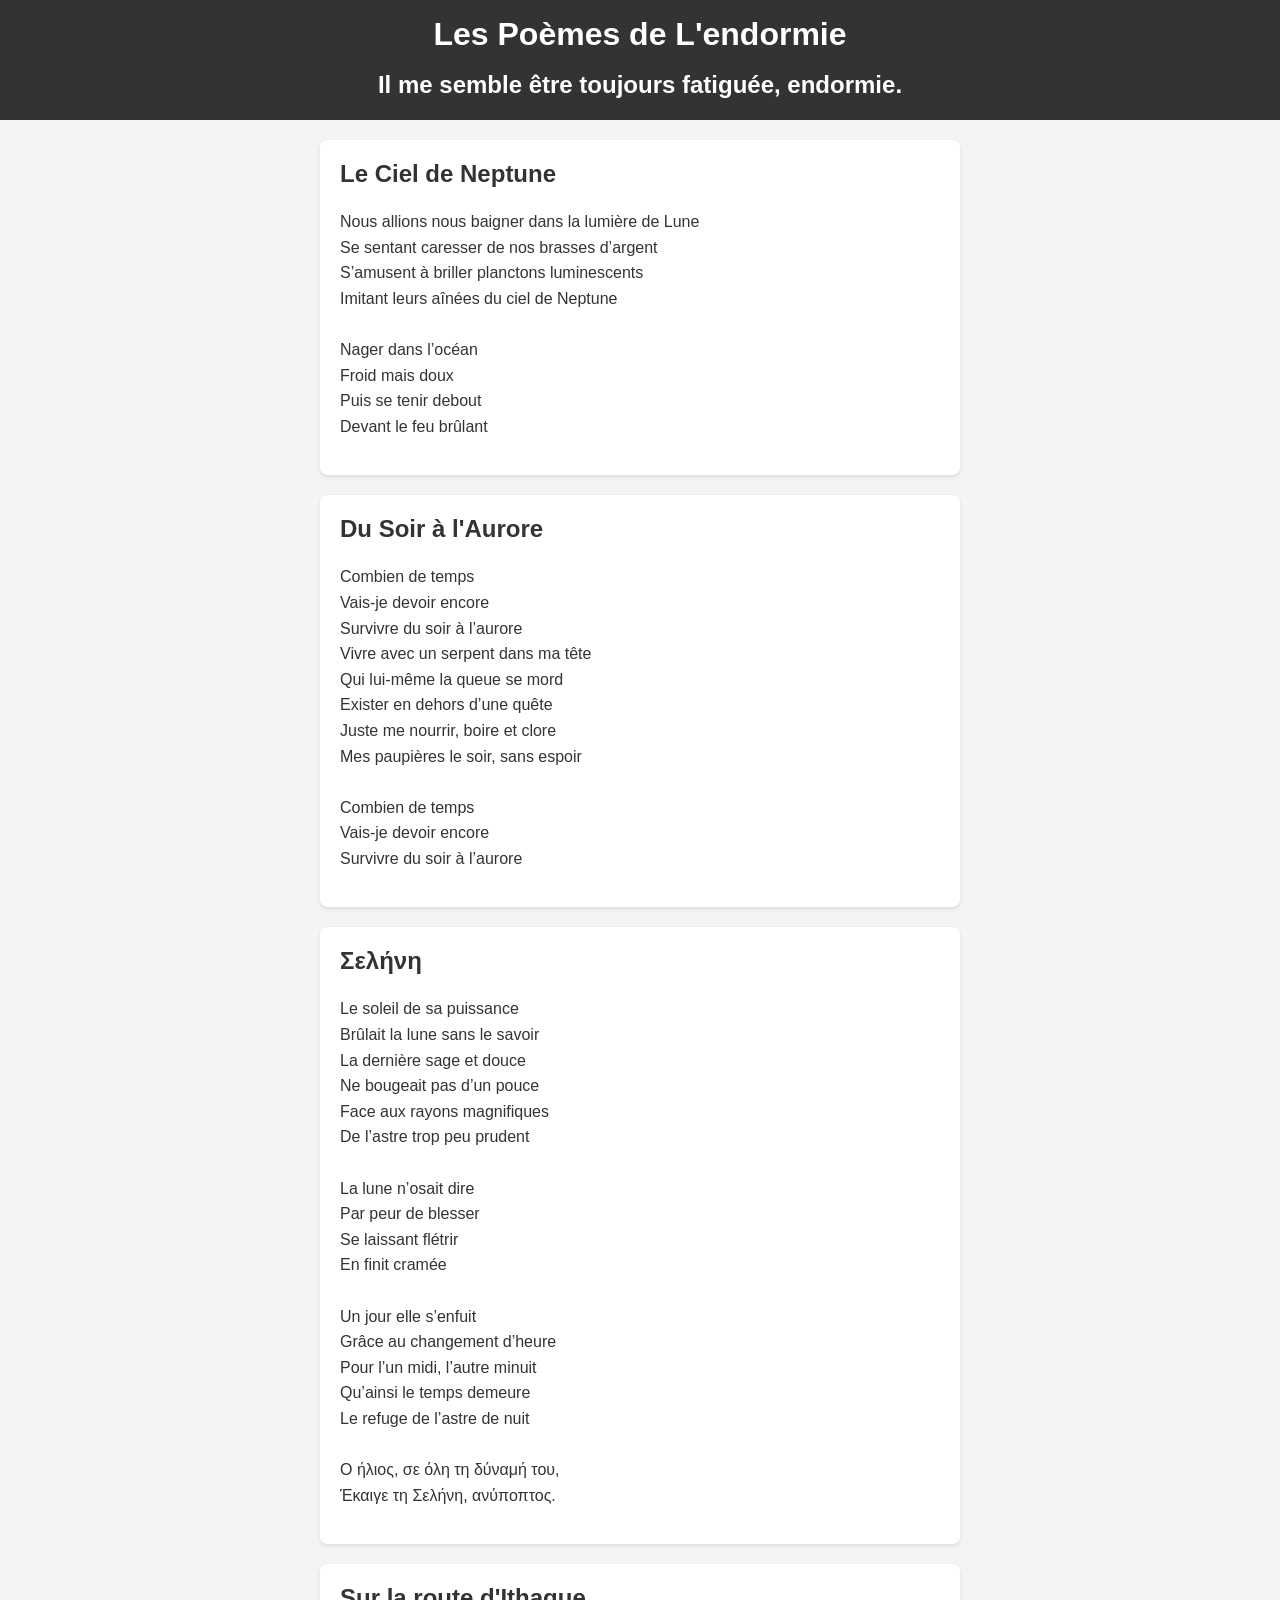
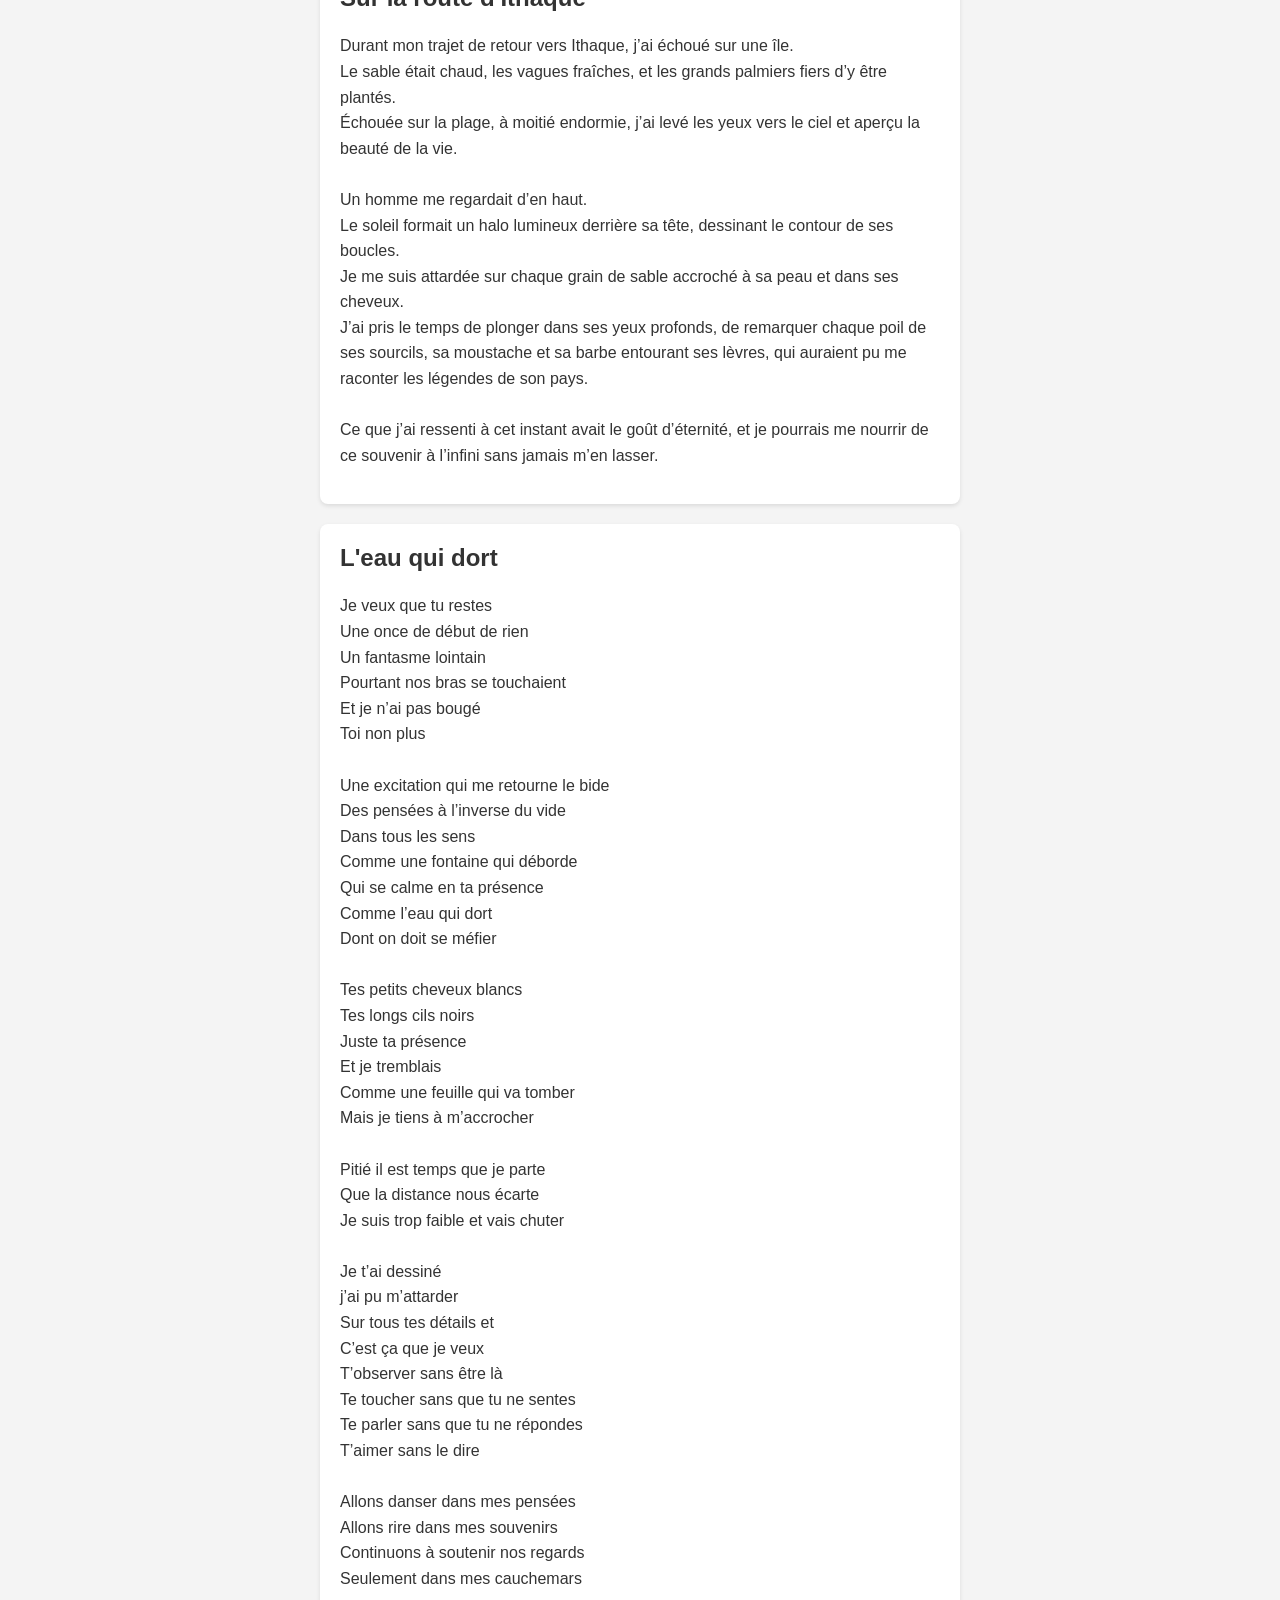
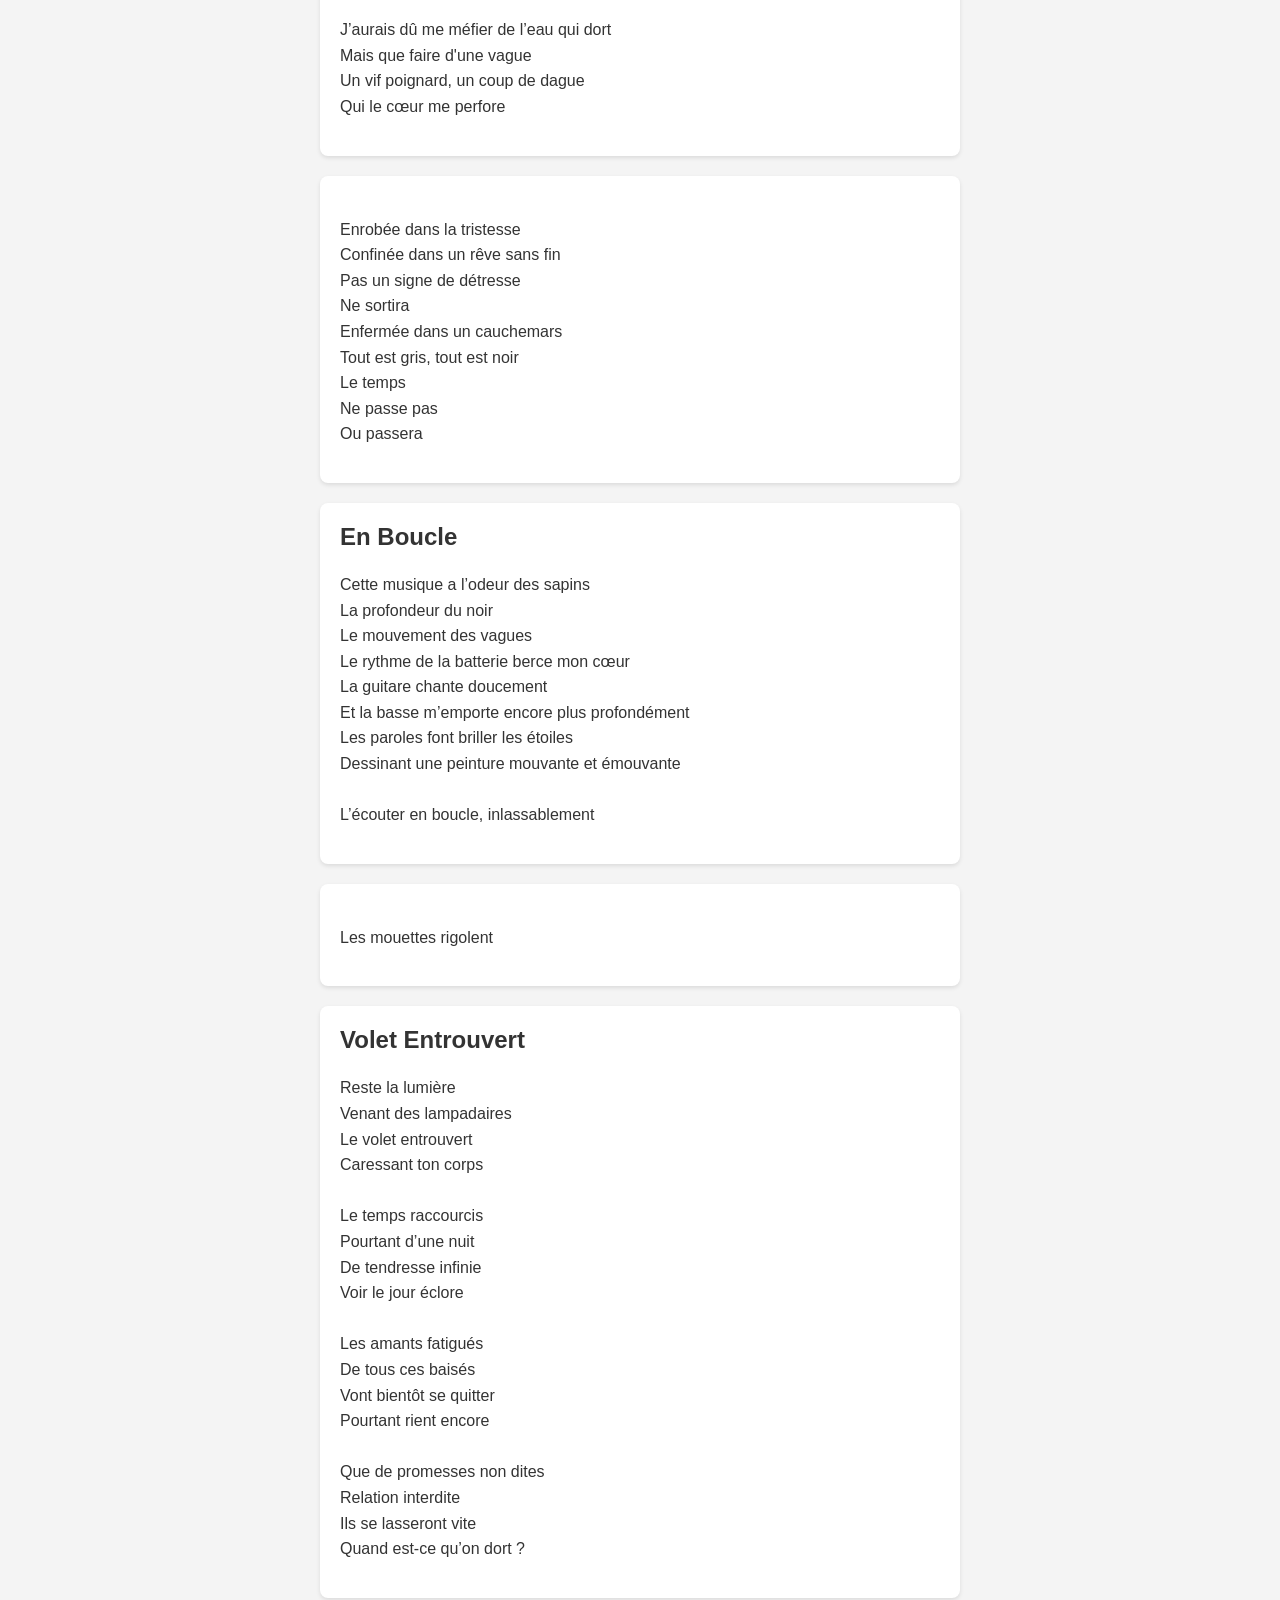
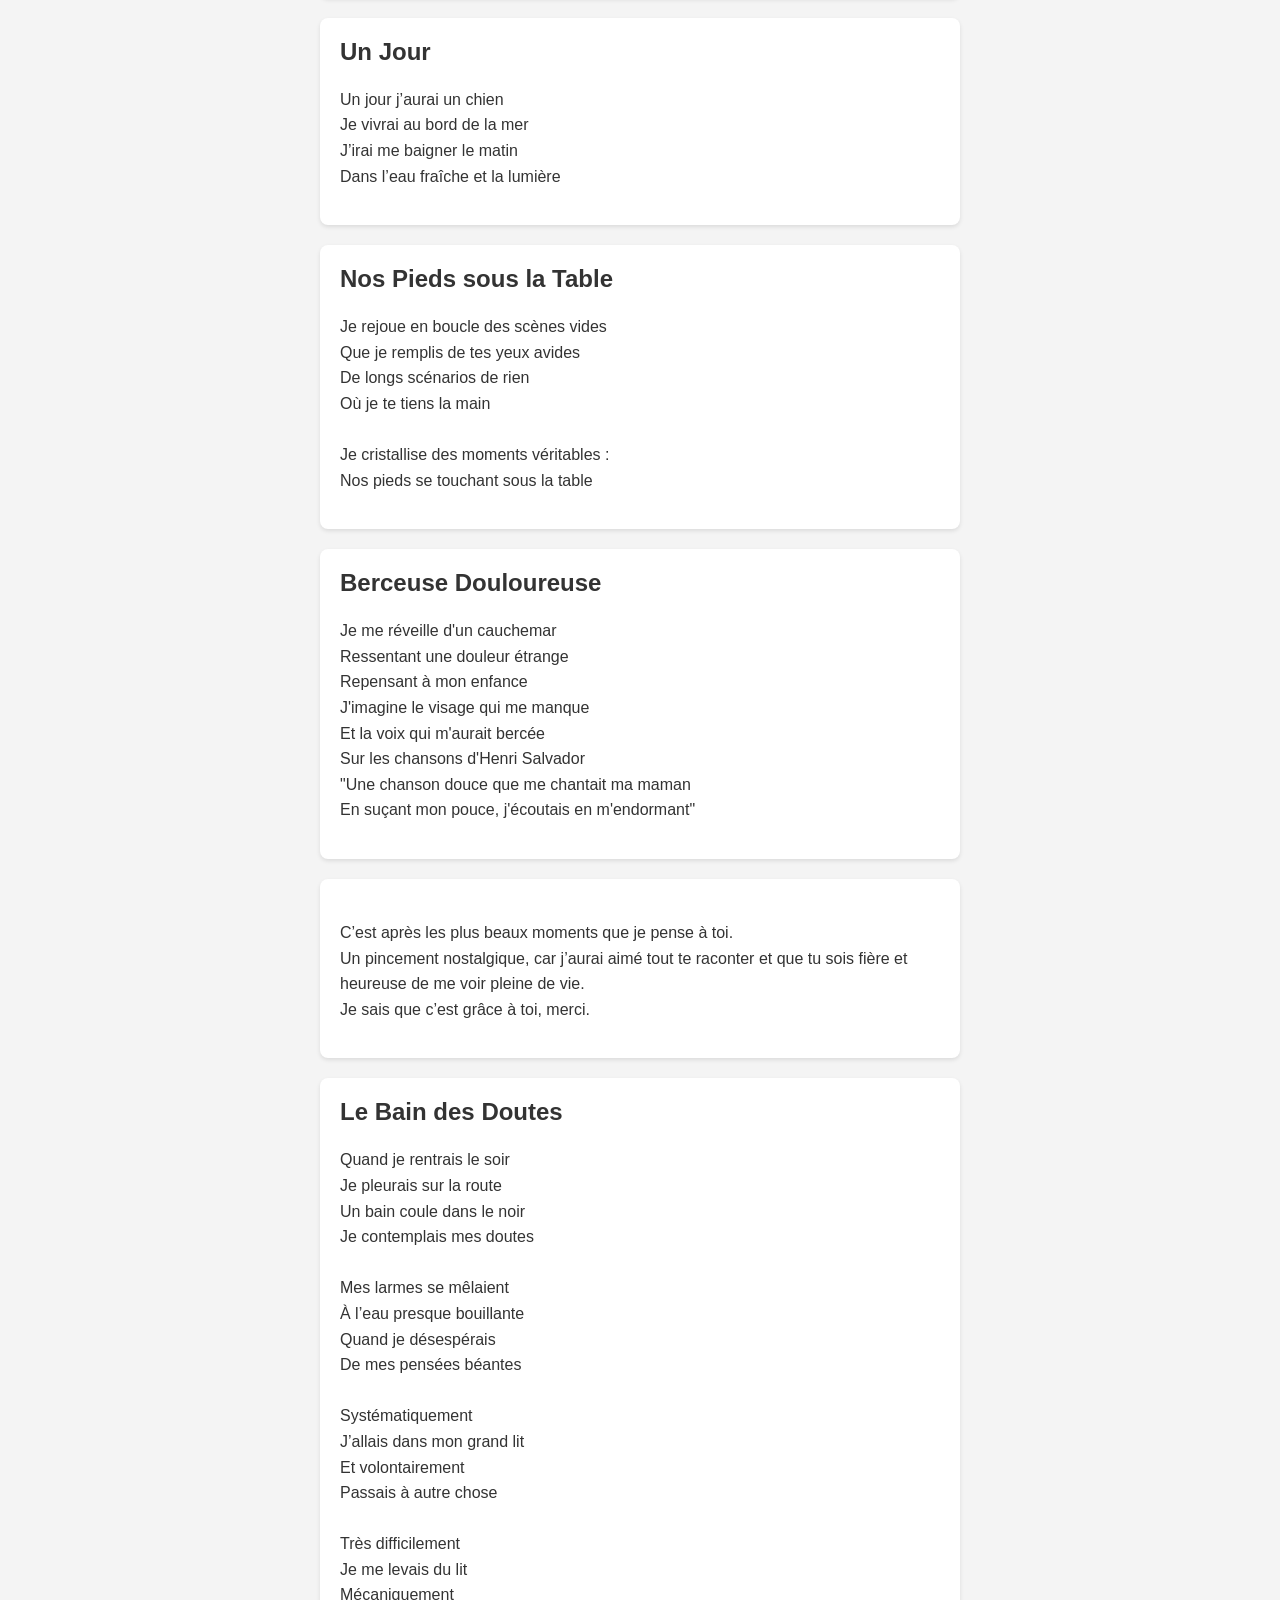
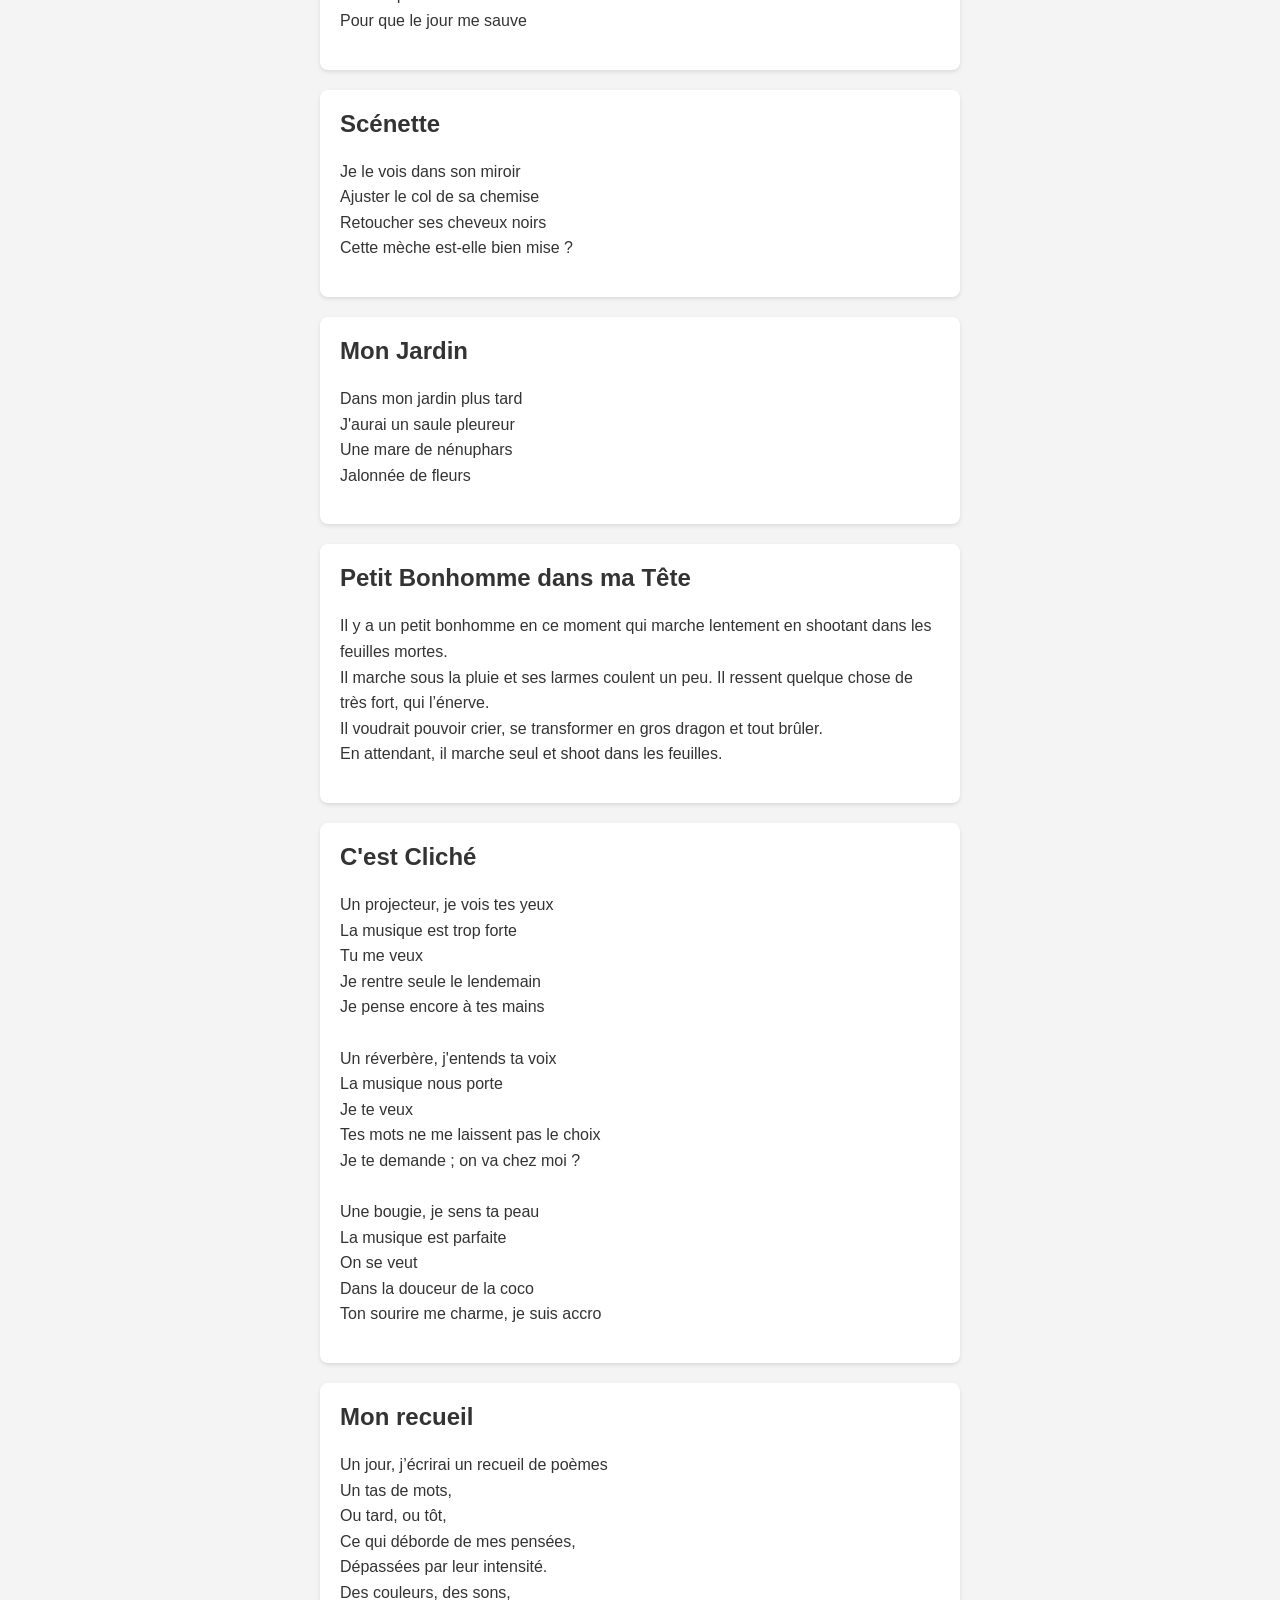
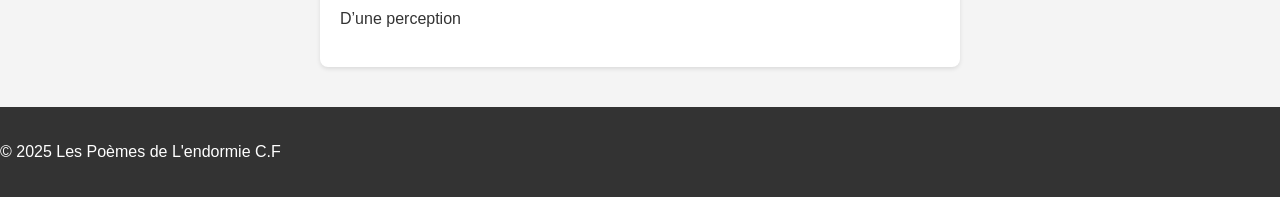
==== docs/index.html @ a01b58a6 "Add new article about Ithaque to index.html" ====
<!DOCTYPE html>
<html lang="fr">
<head>
    <meta charset="UTF-8">
    <meta name="viewport" content="width=device-width, initial-scale=1.0">
    <title>Les Poèmes de L'endormie</title>
    <link rel="stylesheet" href="styles.css">
</head>
<body>
    <header>
        <h1>Les Poèmes de L'endormie</h1>
	    <br>
	<h2>Il me semble être toujours fatiguée, endormie.</h2>
    </header>
    <main>
	    
        <article>
            <h2>Le Ciel de Neptune	</h2>
            <p>
	
Nous allions nous baigner dans la lumière de Lune<br>
Se sentant caresser de nos brasses d’argent	<br>
S’amusent à briller planctons luminescents	<br>
Imitant leurs aînées du ciel de Neptune	<br>
	<br>
Nager dans l’océan	<br>
Froid mais doux	<br>
Puis se tenir debout	<br>
Devant le feu brûlant	</p>
        </article>
	    
        <article>
            <h2>Du Soir à l'Aurore</h2>
            <p>Combien de temps<br>
Vais-je devoir encore<br>
Survivre du soir à l’aurore<br>
Vivre avec un serpent dans ma tête<br>
Qui lui-même la queue se mord<br>
Exister en dehors d’une quête<br>
Juste me nourrir, boire et clore<br>
Mes paupières le soir, sans espoir<br>
		    <br>
Combien de temps<br>
Vais-je devoir encore<br>
Survivre du soir à l’aurore</p>
        </article>

		<article>
    <h2>Σελήνη</h2>
    <p>Le soleil de sa puissance<br>
Brûlait la lune sans le savoir<br>
La dernière sage et douce<br>
Ne bougeait pas d’un pouce<br>
Face aux rayons magnifiques<br>
De l’astre trop peu prudent<br>
    <br>
La lune n’osait dire<br>
Par peur de blesser<br>
Se laissant flétrir<br>
En finit cramée<br>
    <br>
Un jour elle s’enfuit<br>
Grâce au changement d’heure<br>
Pour l’un midi, l’autre minuit<br>
Qu’ainsi le temps demeure<br>
Le refuge de l’astre de nuit<br>
    <br>
Ο ήλιος, σε όλη τη δύναμή του,<br>
Έκαιγε τη Σελήνη, ανύποπτος.</p>
</article>

		<article>
    <h2>Sur la route d'Ithaque</h2>
    <p>Durant mon trajet de retour vers Ithaque, j’ai échoué sur une île.<br>
Le sable était chaud, les vagues fraîches, et les grands palmiers fiers d’y être plantés.<br>
Échouée sur la plage, à moitié endormie, j’ai levé les yeux vers le ciel et aperçu la beauté de la vie.<br>
<br>
Un homme me regardait d’en haut.<br>
Le soleil formait un halo lumineux derrière sa tête, dessinant le contour de ses boucles.<br>
Je me suis attardée sur chaque grain de sable accroché à sa peau et dans ses cheveux.<br>
J’ai pris le temps de plonger dans ses yeux profonds, de remarquer chaque poil de ses sourcils, sa moustache et sa barbe entourant ses lèvres, qui auraient pu me raconter les légendes de son pays.<br>
<br>
Ce que j’ai ressenti à cet instant avait le goût d’éternité, et je pourrais me nourrir de ce souvenir à l’infini sans jamais m’en lasser.</p>
</article>

	    
	<article>
            <h2>L'eau qui dort</h2>
            <p>Je veux que tu restes<br>
Une once de début de rien<br>
Un fantasme lointain<br>
Pourtant nos bras se touchaient<br>
Et je n’ai pas bougé<br>
Toi non plus<br><br>
Une excitation qui me retourne le bide<br>
Des pensées à l’inverse du vide<br>
Dans tous les sens<br>
Comme une fontaine qui déborde<br>
Qui se calme en ta présence<br>
Comme l’eau qui dort<br>
Dont on doit se méfier<br><br>
Tes petits cheveux blancs<br>
Tes longs cils noirs<br>
Juste ta présence<br>
Et je tremblais<br>
Comme une feuille qui va tomber<br>
Mais je tiens à m’accrocher<br><br>
Pitié il est temps que je parte<br>
Que la distance nous écarte<br>
Je suis trop faible et vais chuter<br><br>
Je t’ai dessiné<br>
j’ai pu m’attarder<br>
Sur tous tes détails et<br>
C’est ça que je veux <br>
T’observer sans être là<br>
Te toucher sans que tu ne sentes<br>
Te parler sans que tu ne répondes<br>
T’aimer sans le dire<br><br>
Allons danser dans mes pensées<br>
Allons rire dans mes souvenirs<br>
Continuons à soutenir nos regards<br>
Seulement dans mes cauchemars<br><br>
J’aurais dû me méfier de l’eau qui dort<br>
Mais que faire d'une vague<br>
Un vif poignard, un coup de dague<br>
Qui le cœur me perfore</p>
        </article>

		<article>
            <h2></h2>
            <p>Enrobée dans la tristesse<br>
Confinée dans un rêve sans fin<br>
Pas un signe de détresse<br>
Ne sortira<br>
Enfermée dans un cauchemars<br>
Tout est gris, tout est noir<br>
Le temps<br>
Ne passe pas<br>
Ou passera</p>
        </article>
	    
	<article>
            <h2>En Boucle</h2>
            <p>Cette musique a l’odeur des sapins<br>
La profondeur du noir<br>
Le mouvement des vagues<br>
Le rythme de la batterie berce mon cœur<br>
La guitare chante doucement<br>
Et la basse m’emporte encore plus profondément<br>
Les paroles font briller les étoiles<br>
Dessinant une peinture mouvante et émouvante<br>
<br>
L’écouter en boucle, inlassablement</p>
        </article>

	<article>
		<h2></h2>
		<p>Les mouettes rigolent</p>
	</article>

	<article>
		<h2>Volet Entrouvert</h2>
		<p>
Reste la lumière<br>
Venant des lampadaires<br>
Le volet entrouvert<br>
Caressant ton corps<br><br>

Le temps raccourcis<br>
Pourtant d’une nuit<br>
De tendresse infinie<br>
Voir le jour éclore<br><br>

Les amants fatigués<br>
De tous ces baisés<br>
Vont bientôt se quitter<br>
Pourtant rient encore<br><br>

Que de promesses non dites<br>
Relation interdite<br>
Ils se lasseront vite<br>
Quand est-ce qu’on dort ?<br>

		</p>
	</article>
	<article>
		<h2>Un Jour</h2>
		<p>Un jour j’aurai un chien<br>
Je vivrai au bord de la mer<br>
J’irai me baigner le matin<br>
Dans l’eau fraîche et la lumière</p>
	</article>

	<article>
		<h2>Nos Pieds sous la Table</h2>
		<p>Je rejoue en boucle des scènes vides<br>
Que je remplis de tes yeux avides<br>
De longs scénarios de rien<br>
Où je te tiens la main<br><br>

Je cristallise des moments véritables :<br>
Nos pieds se touchant sous la table<br>
</p>
	</article>

	<article>
		<h2>Berceuse Douloureuse</h2>
		<p>Je me réveille d'un cauchemar<br>
Ressentant une douleur étrange<br>
Repensant à mon enfance<br>
J'imagine le visage qui me manque<br>
Et la voix qui m'aurait bercée<br>
Sur les chansons d'Henri Salvador<br>
"Une chanson douce que me chantait ma maman<br>
En suçant mon pouce, j'écoutais en m'endormant"<br>
</p>
	</article>
	<article>
		<h2></h2>
		<p>C’est après les plus beaux moments que je pense à toi.<br>
Un pincement nostalgique, car j’aurai aimé tout te raconter et que tu sois fière et heureuse de me voir pleine de vie.<br>
Je sais que c’est grâce à toi, merci.</p>
	</article>
	<article>
		<h2>Le Bain des Doutes</h2>
		<p>
Quand je rentrais le soir<br>
Je pleurais sur la route <br>
Un bain coule dans le noir<br>
Je contemplais mes doutes <br>
<br>
Mes larmes se mêlaient<br>
À l’eau presque bouillante <br>
Quand je désespérais <br>
De mes pensées béantes<br>
<br>
Systématiquement<br>
J’allais dans mon grand lit <br>
Et volontairement <br>
Passais à autre chose <br>
<br>
Très difficilement<br>
Je me levais du lit <br>
Mécaniquement<br>
Pour que le jour me sauve  <br>

</p>
	</article>

	<article>
		<h2>Scénette</h2>
		<p>Je le vois dans son miroir<br>
Ajuster le col de sa chemise<br>
Retoucher ses cheveux noirs<br>
Cette mèche est-elle bien mise ?</p>
	</article>

	<article>
		<h2>Mon Jardin</h2>
		<p>Dans mon jardin plus tard<br>
J'aurai un saule pleureur<br>
Une mare de nénuphars<br>
Jalonnée de fleurs</p>
	</article>

	<article>
		<h2>Petit Bonhomme dans ma Tête</h2>
		<p>Il y a un petit bonhomme en ce moment qui marche lentement en shootant dans les feuilles mortes.<br>
Il marche sous la pluie et ses larmes coulent un peu. Il ressent quelque chose de très fort, qui l’énerve.<br>
Il voudrait pouvoir crier, se transformer en gros dragon et tout brûler.<br>
En attendant, il marche seul et shoot dans les feuilles. </p>
	</article>

	<article>
		<h2>C'est Cliché</h2>
		<p>Un projecteur, je vois tes yeux<br>
La musique est trop forte<br>
Tu me veux<br>
Je rentre seule le lendemain<br>
Je pense encore à tes mains<br>
<br>
Un réverbère, j'entends ta voix<br>
La musique nous porte<br>
Je te veux<br>
Tes mots ne me laissent pas le choix<br>
Je te demande ; on va chez moi ?<br>
<br>
Une bougie, je sens ta peau<br>
La musique est parfaite<br>
On se veut<br>
Dans la douceur de la coco<br>
Ton sourire me charme, je suis accro</p>
	</article>

	<article>
		<h2>Mon recueil</h2>
		<p>Un jour, j’écrirai un recueil de poèmes<br>
Un tas de mots,<br>
Ou tard, ou tôt,<br>
Ce qui déborde de mes pensées,<br>
Dépassées par leur intensité.<br>
Des couleurs, des sons,<br>
D’une perception</p>
	</article>
	

    </main>
    <footer>
        <p>&copy; 2025 Les Poèmes de L'endormie C.F</p>
    </footer>
</body>
</html>
---- docs/styles.css ----
body {
    font-family: 'Arial', sans-serif;
    margin: 0;
    padding: 0;
    background-color: #f4f4f4;
    color: #333;
    display: flex;
    flex-direction: column;
    align-items: center;
    min-height: 100vh;
}

header, footer {
    background-color: #333;
    color: #fff;
    text-align: center;
    padding: 1em 0;
    width: 100%;
}

main {
    flex: 1;
    width: 80%;
    max-width: 800px;
    padding: 20px;
    display: flex;
    flex-direction: column;
    align-items: center;
}

article {
    background-color: #fff;
    padding: 20px;
    margin-bottom: 20px;
    border-radius: 8px;
    box-shadow: 0 2px 4px rgba(0, 0, 0, 0.1);
    transition: transform 0.3s ease;
    width: 100%;
    max-width: 600px;
}

article:hover {
    transform: scale(1.05);
}

h1, h2 {
    margin: 0;
}

h2 {
    border-bottom: 2px solid #333;
    padding-bottom: 5px;
}

h2 {
    margin: 0;
    padding-bottom: 5px;
    /* Supprimer la ligne en dessous */
    border-bottom: none;
}


h1 {
    font-size: 2em;
}

h2 {
    font-size: 1.5em;
}

p {
    line-height: 1.6;
    text-align: left;
}

a {
    color: #007BFF;
    text-decoration: none;
}

a:hover {
    text-decoration: underline;
}

@media (max-width: 768px) {
    header, footer {
        padding: 1em;
    }

    main {
        padding: 10px;
        width: 90%;
    }

    article {
        padding: 15px;
    }
}
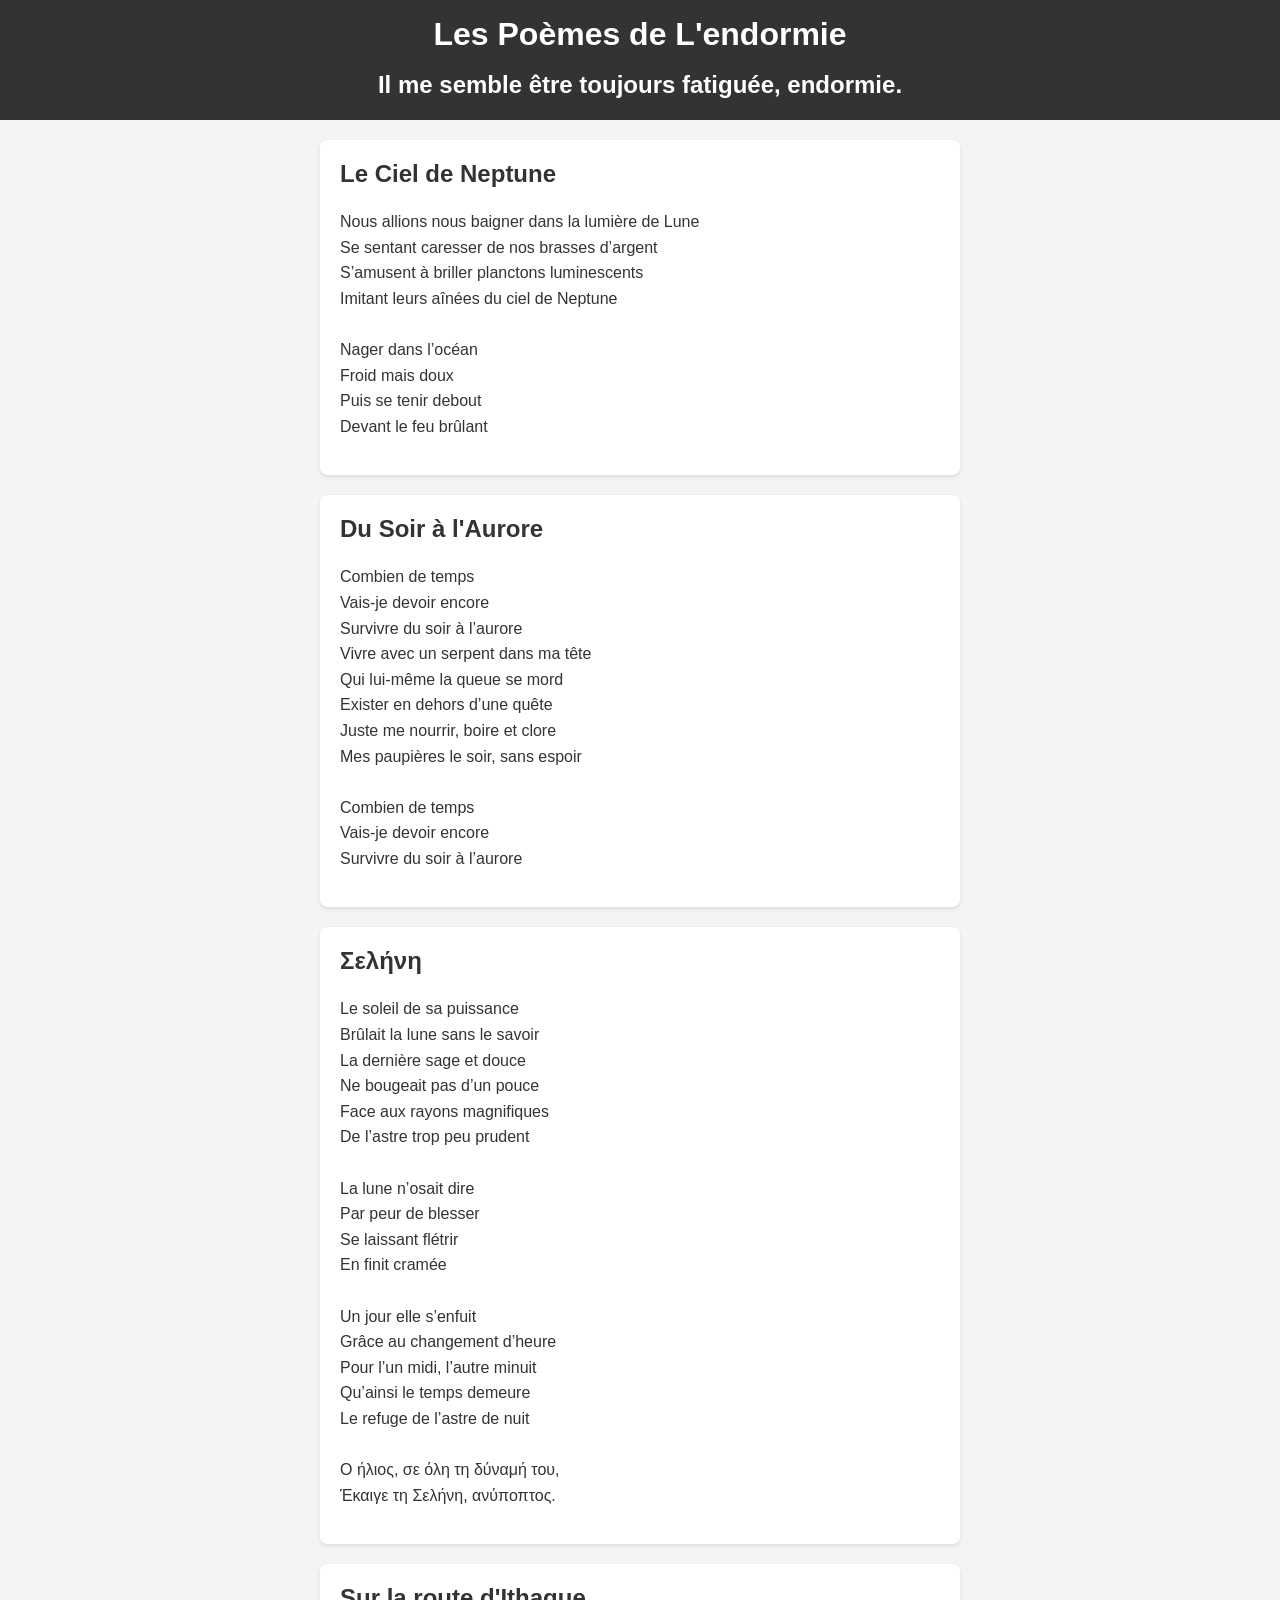
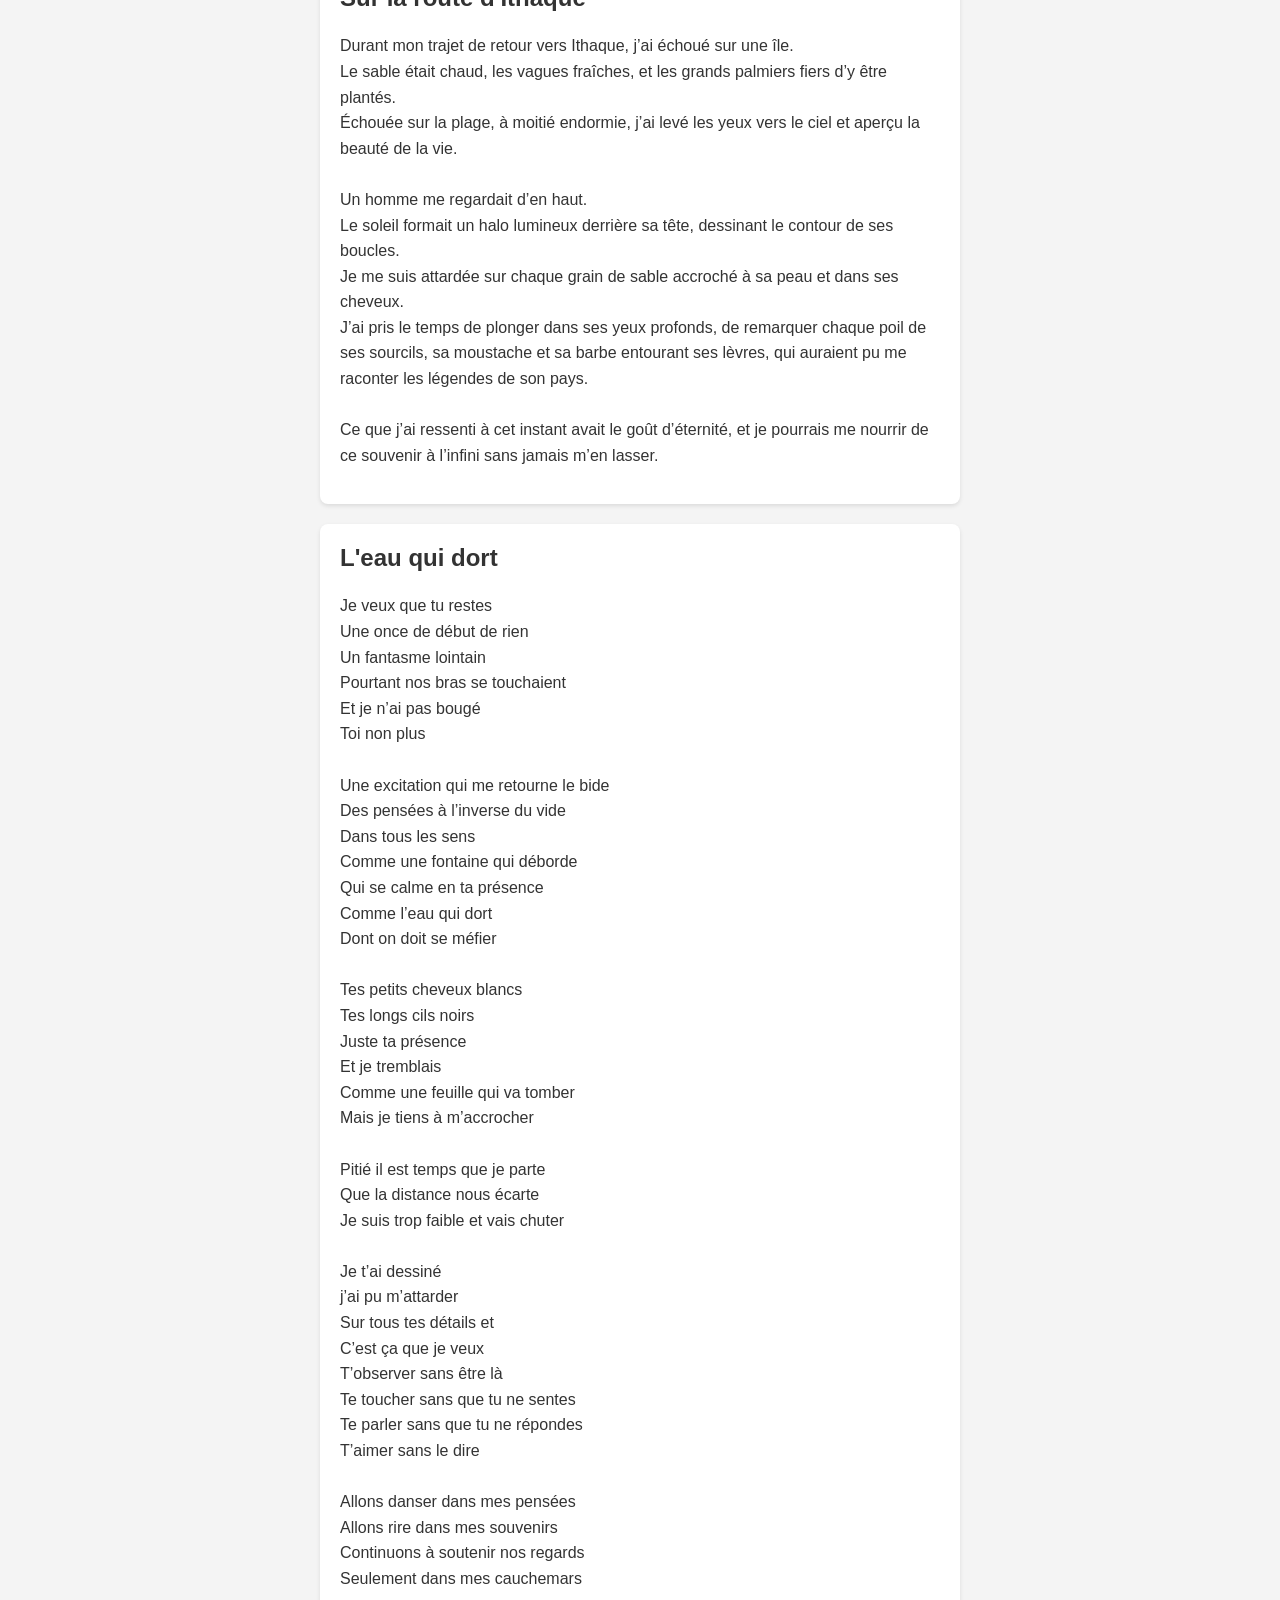
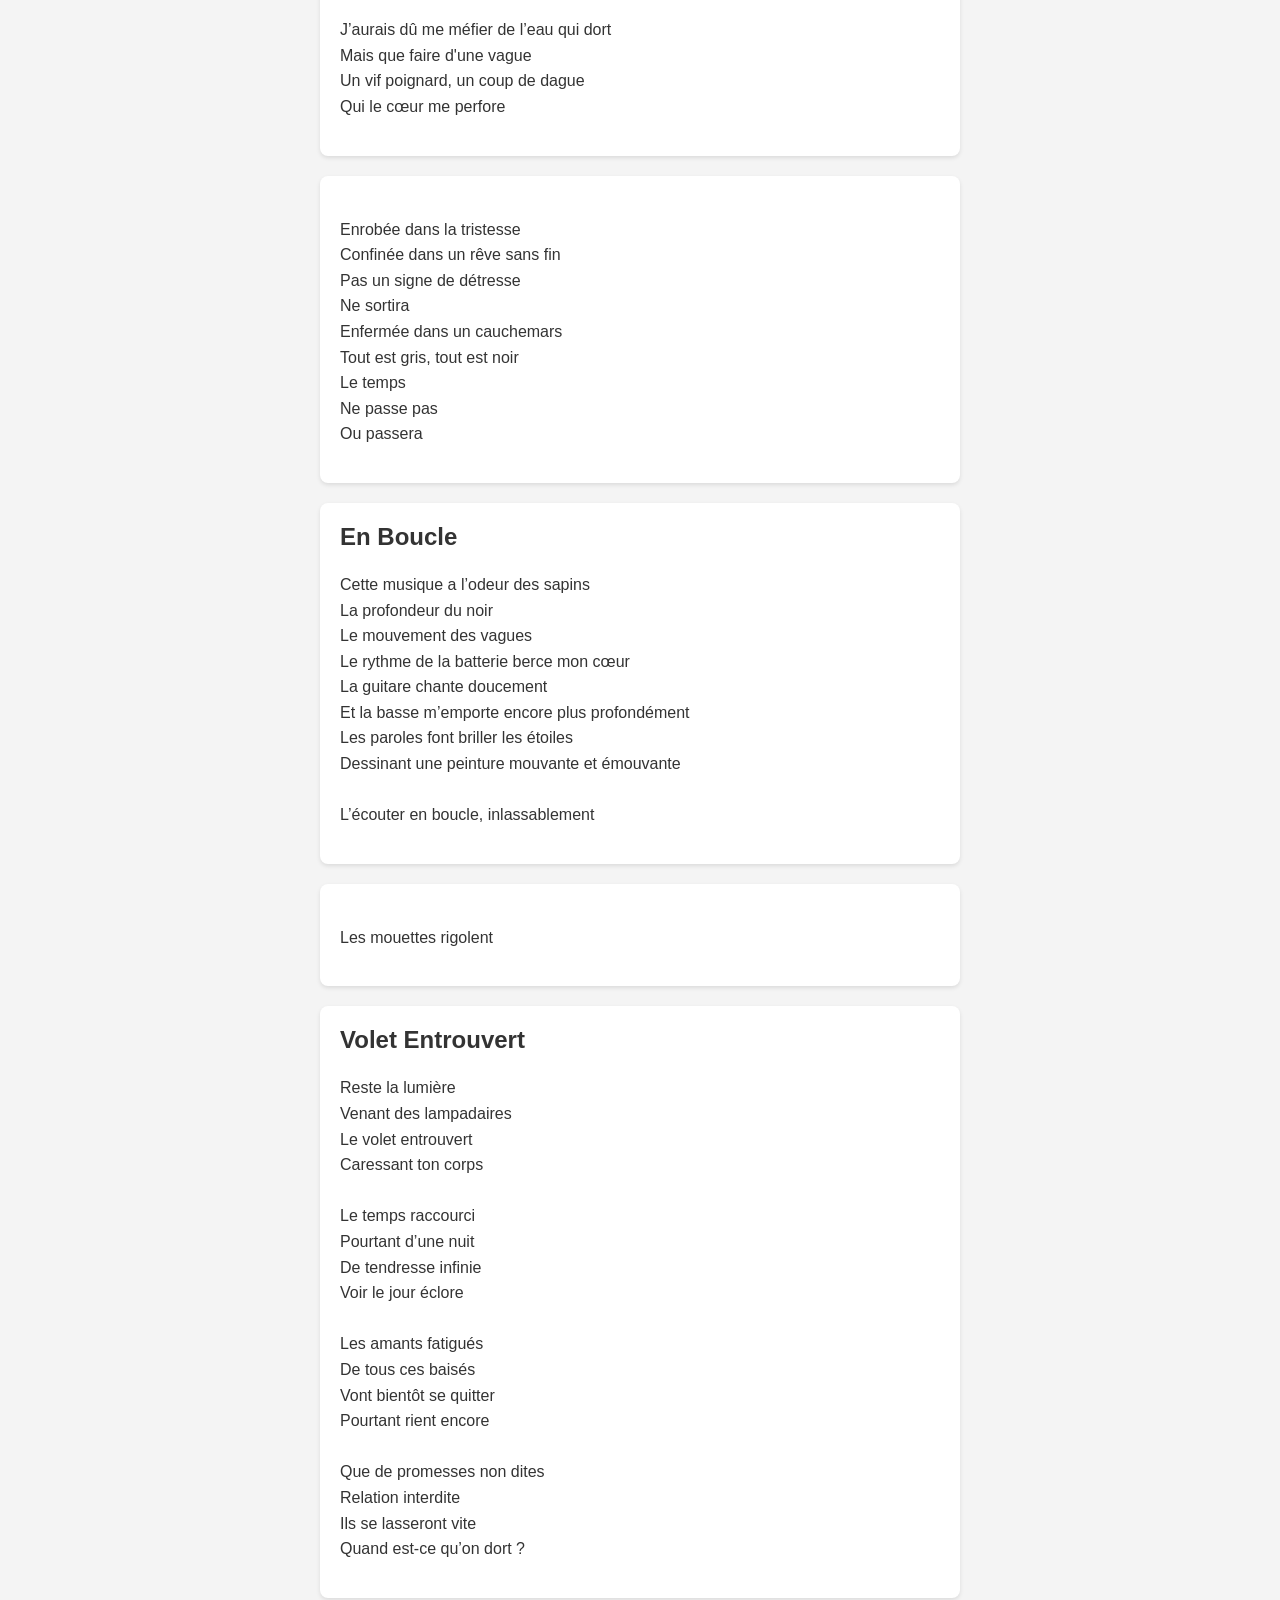
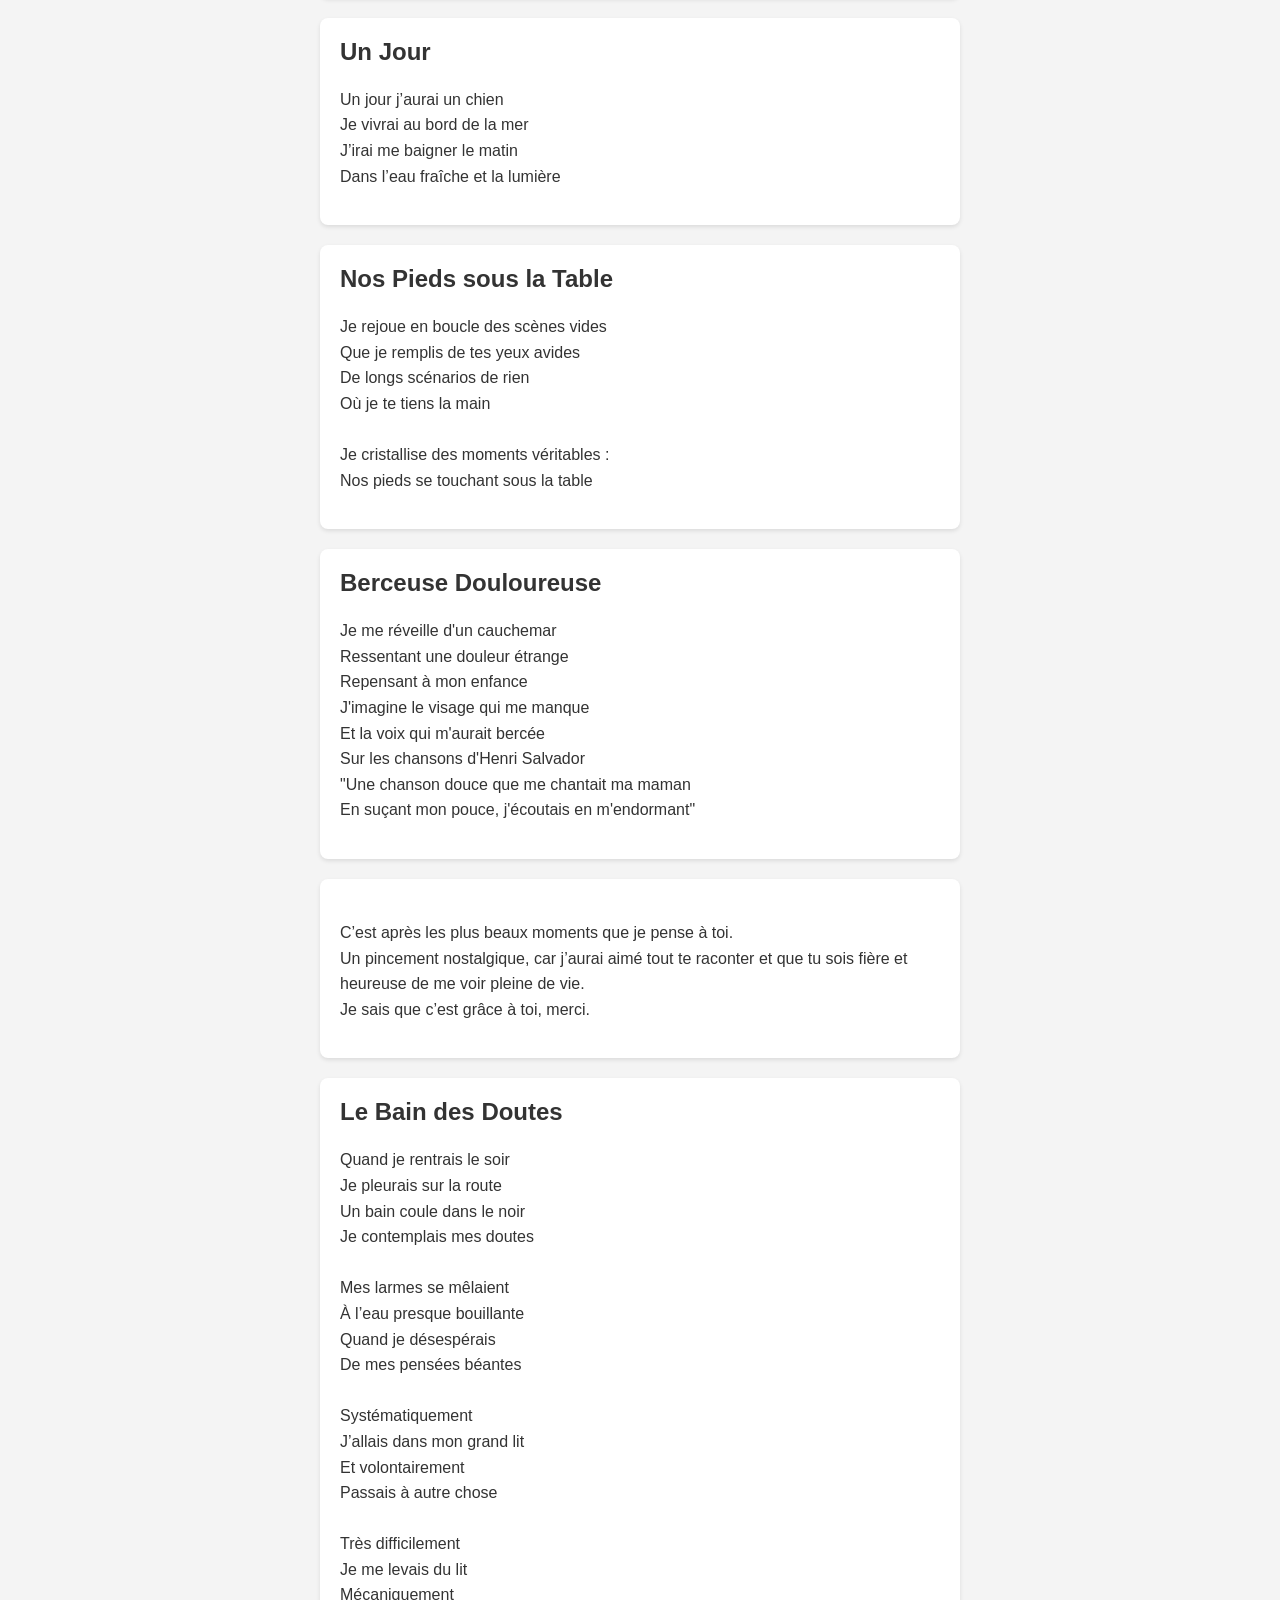
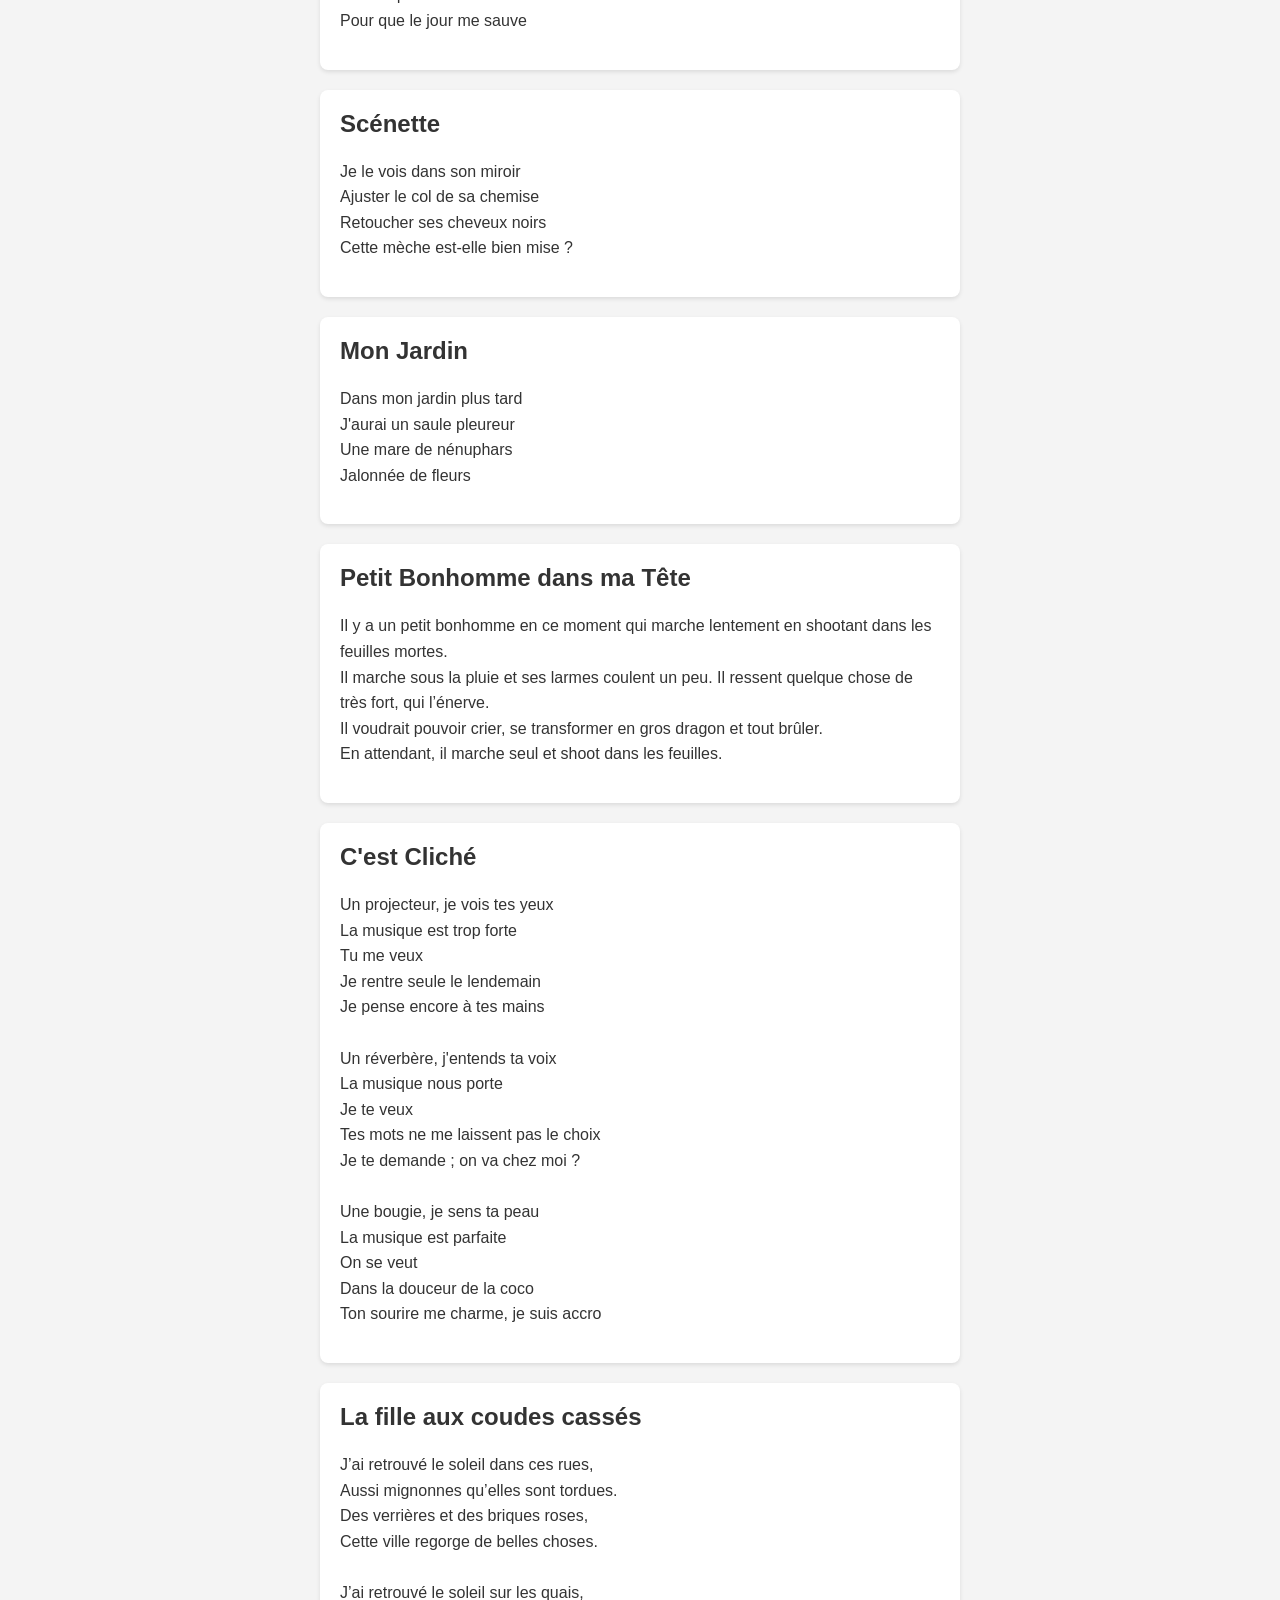
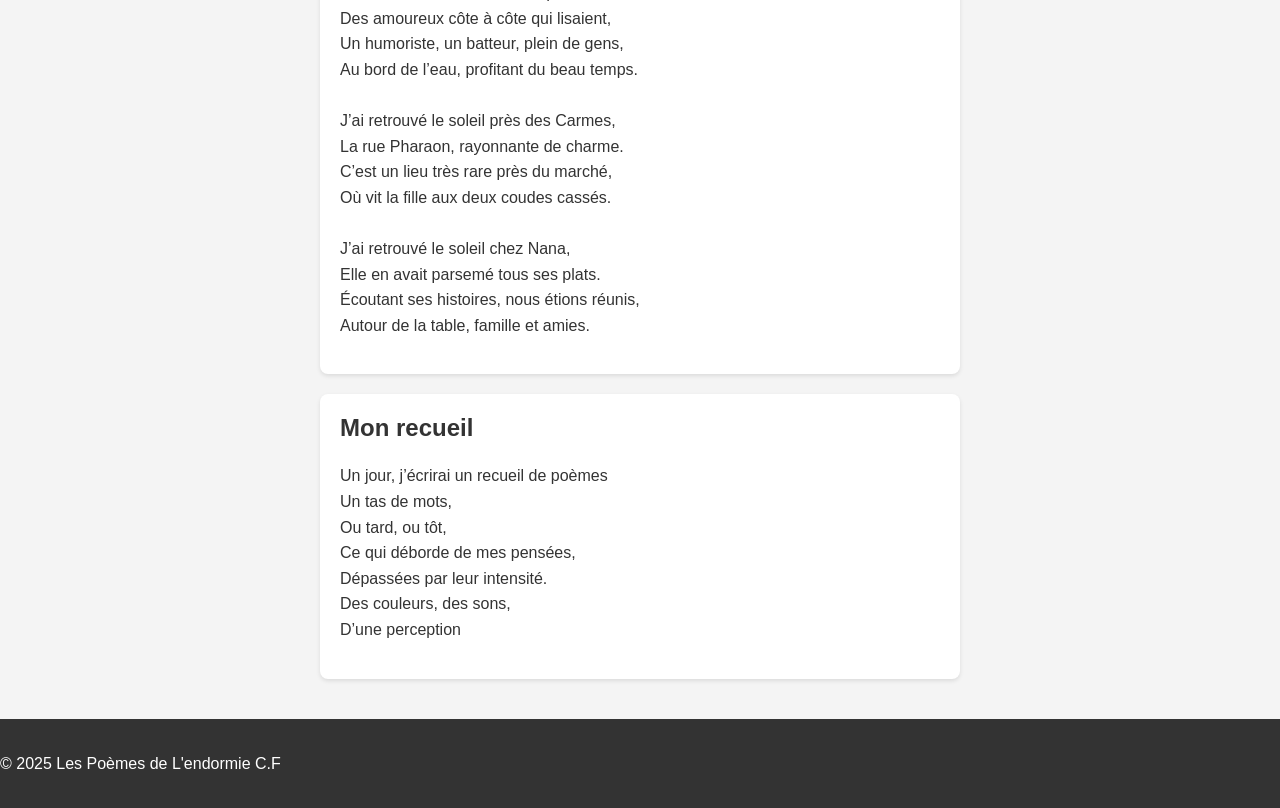
==== commit 9e844d80: "Fix typo and add new poem section in index.html" ====
--- a/docs/index.html
+++ b/docs/index.html
@@ -166,7 +166,7 @@
 Le volet entrouvert<br>
 Caressant ton corps<br><br>
 
-Le temps raccourcis<br>
+Le temps raccourci<br>
 Pourtant d’une nuit<br>
 De tendresse infinie<br>
 Voir le jour éclore<br><br>
@@ -292,6 +292,29 @@
 Ton sourire me charme, je suis accro</p>
 	</article>
 
+		<article>
+    <h2>La fille aux coudes cassés</h2>
+    <p>J’ai retrouvé le soleil dans ces rues,<br>
+Aussi mignonnes qu’elles sont tordues.<br>
+Des verrières et des briques roses,<br>
+Cette ville regorge de belles choses.<br>
+<br>
+J’ai retrouvé le soleil sur les quais,<br>
+Des amoureux côte à côte qui lisaient,<br>
+Un humoriste, un batteur, plein de gens,<br>
+Au bord de l’eau, profitant du beau temps.<br>
+<br>
+J’ai retrouvé le soleil près des Carmes,<br>
+La rue Pharaon, rayonnante de charme.<br>
+C’est un lieu très rare près du marché,<br>
+Où vit la fille aux deux coudes cassés.<br>
+<br>
+J’ai retrouvé le soleil chez Nana,<br>
+Elle en avait parsemé tous ses plats.<br>
+Écoutant ses histoires, nous étions réunis,<br>
+Autour de la table, famille et amies.</p>
+</article>
+
 	<article>
 		<h2>Mon recueil</h2>
 		<p>Un jour, j’écrirai un recueil de poèmes<br>
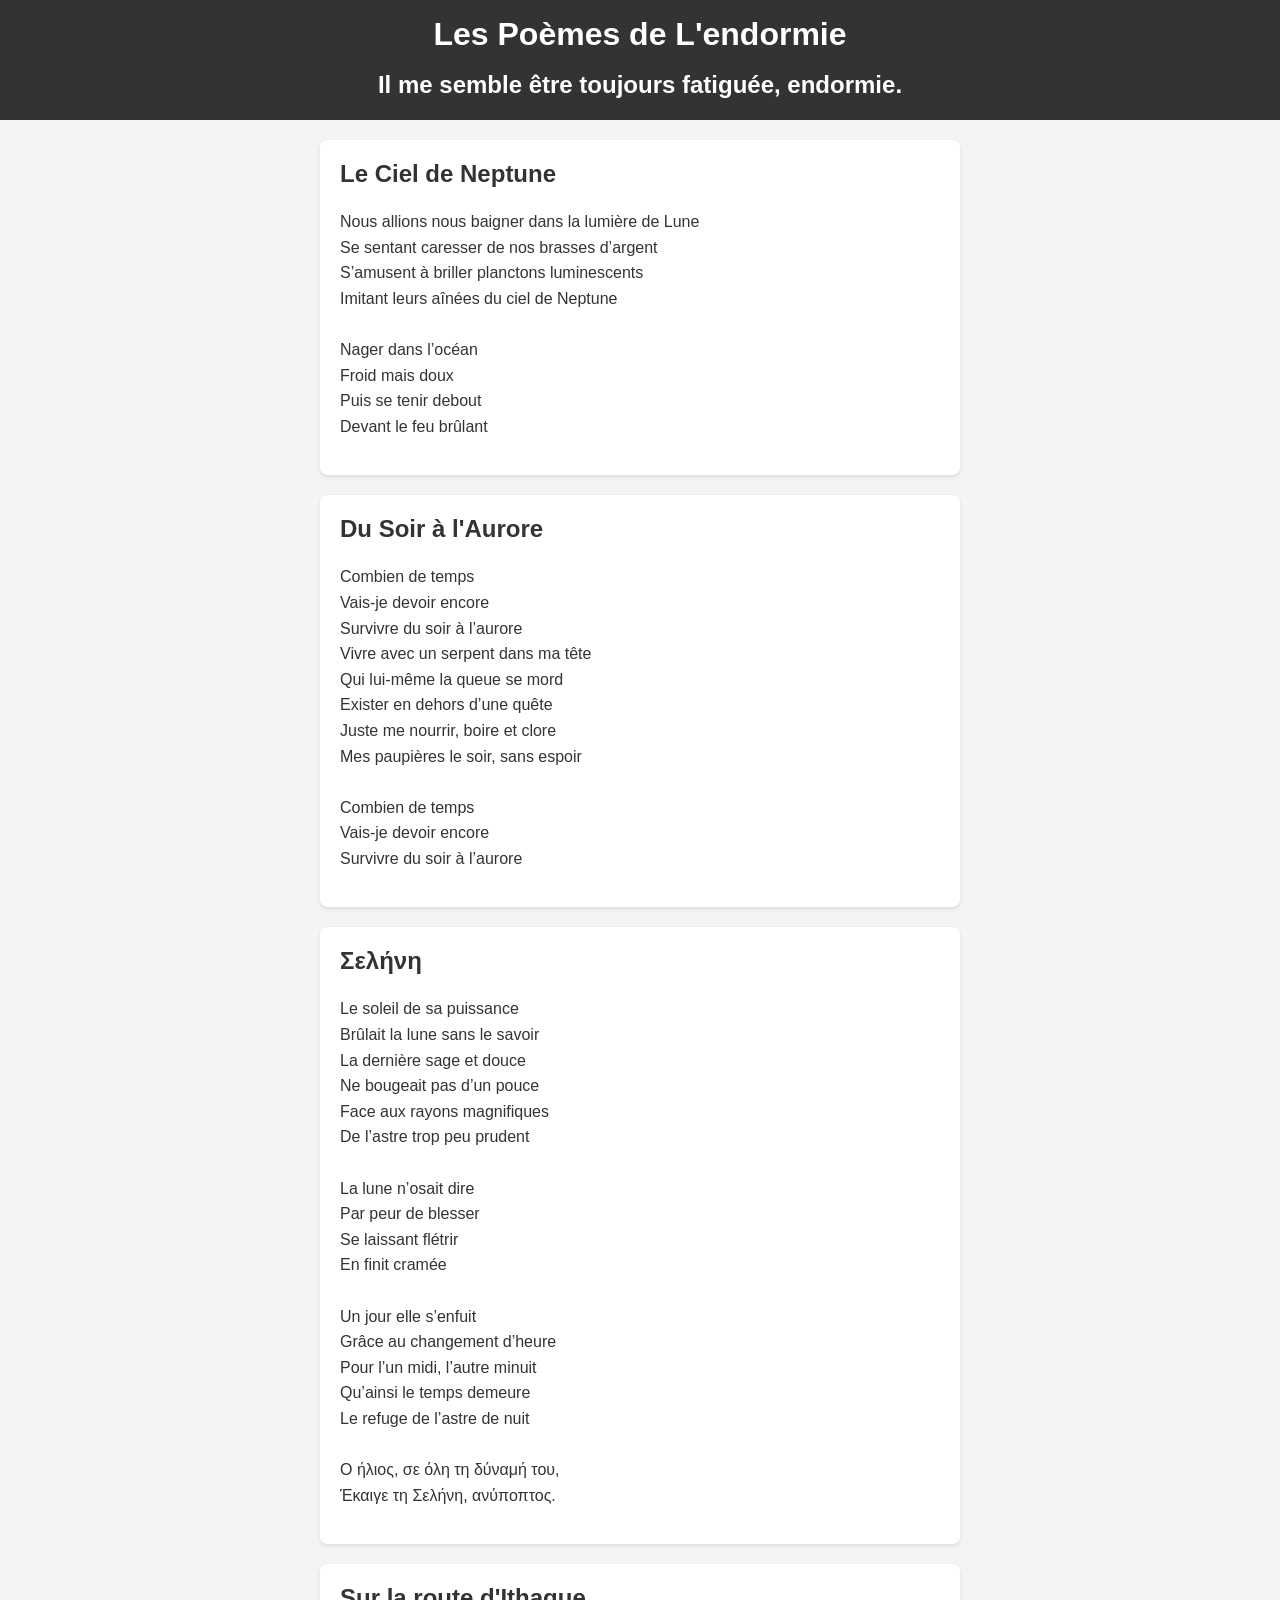
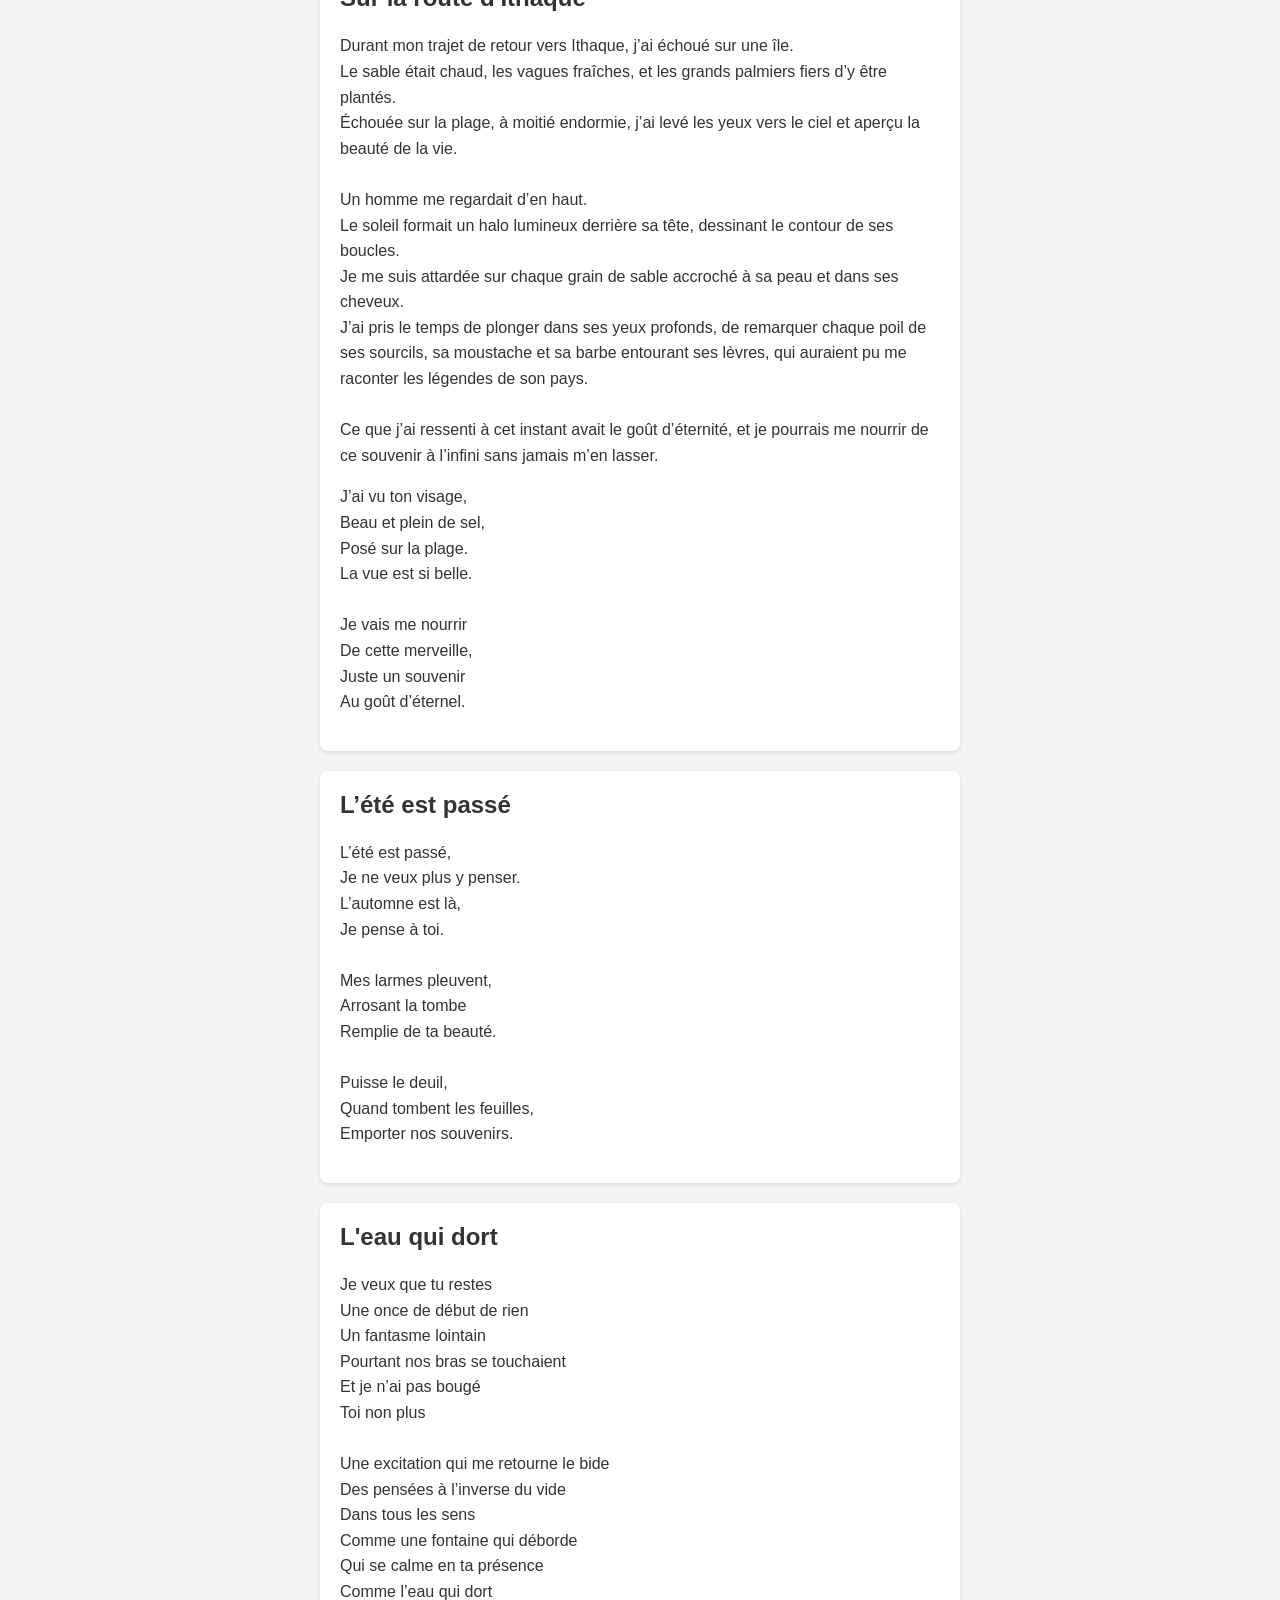
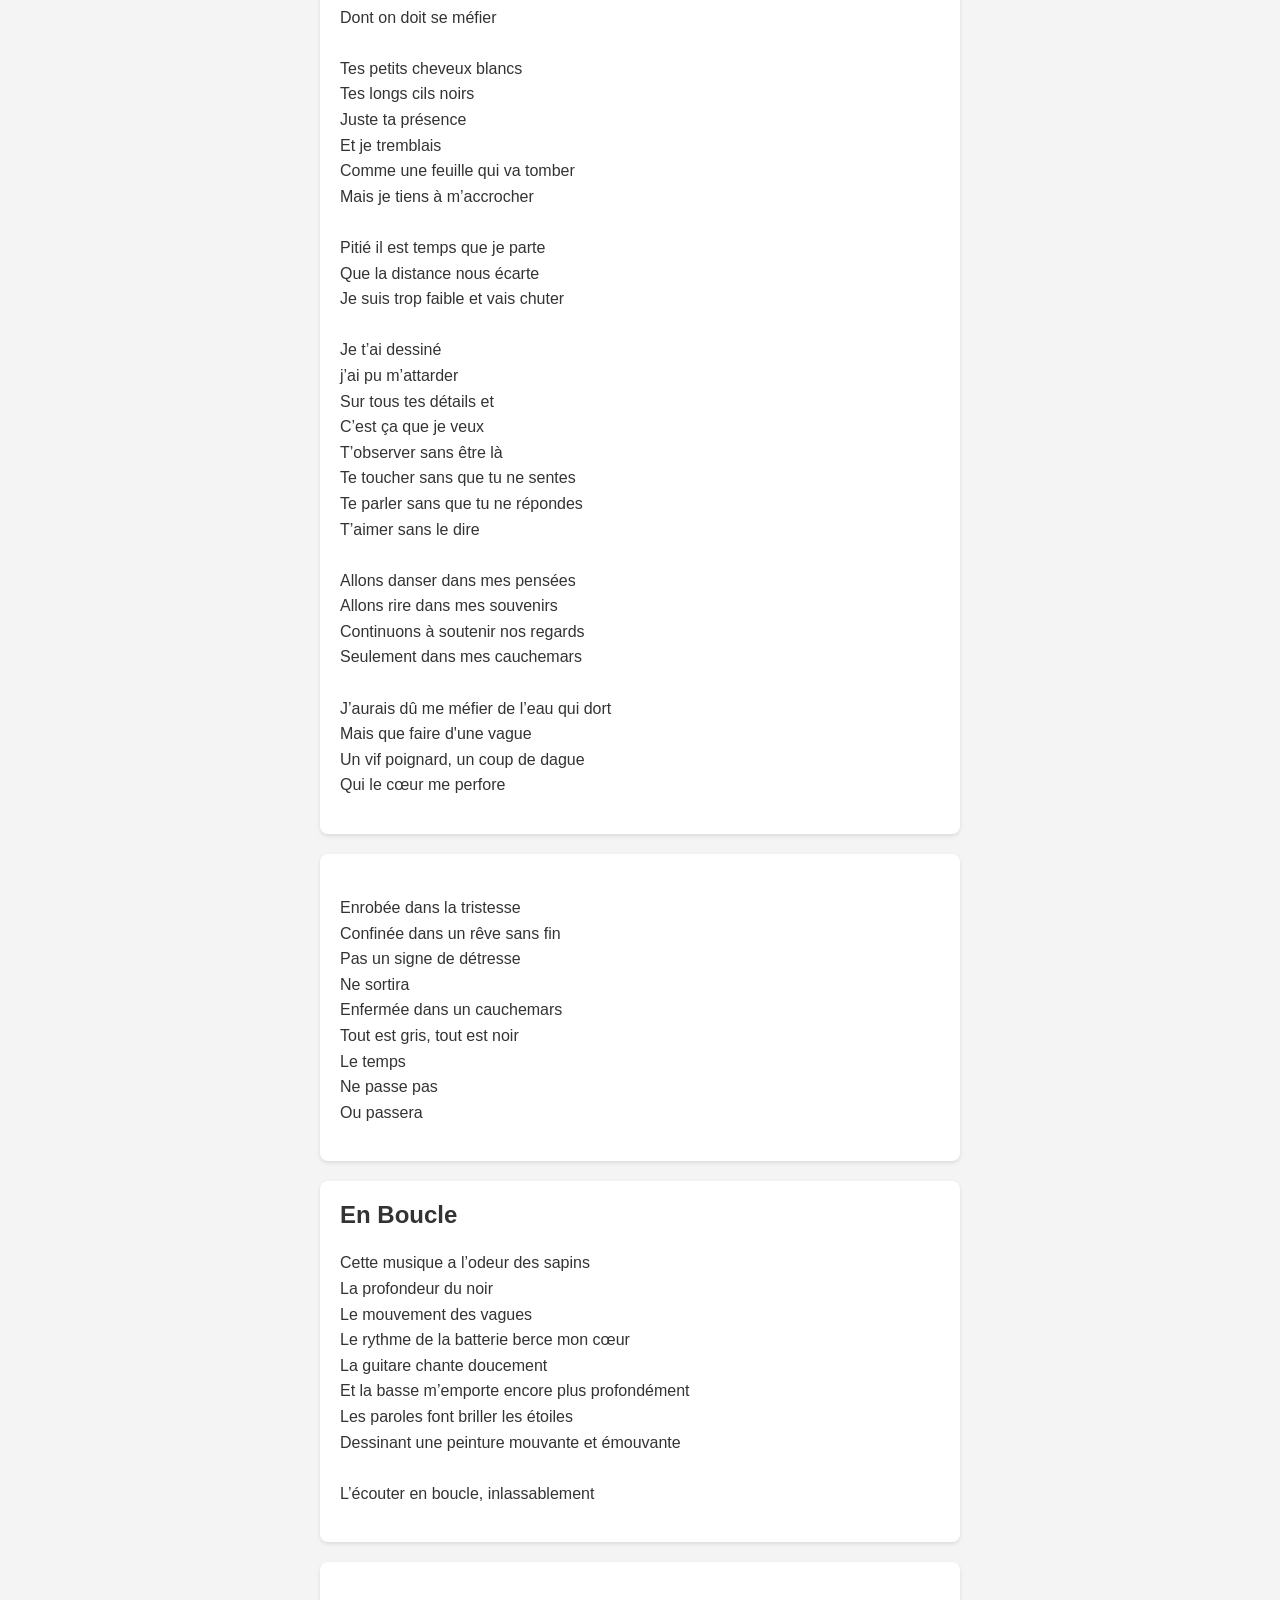
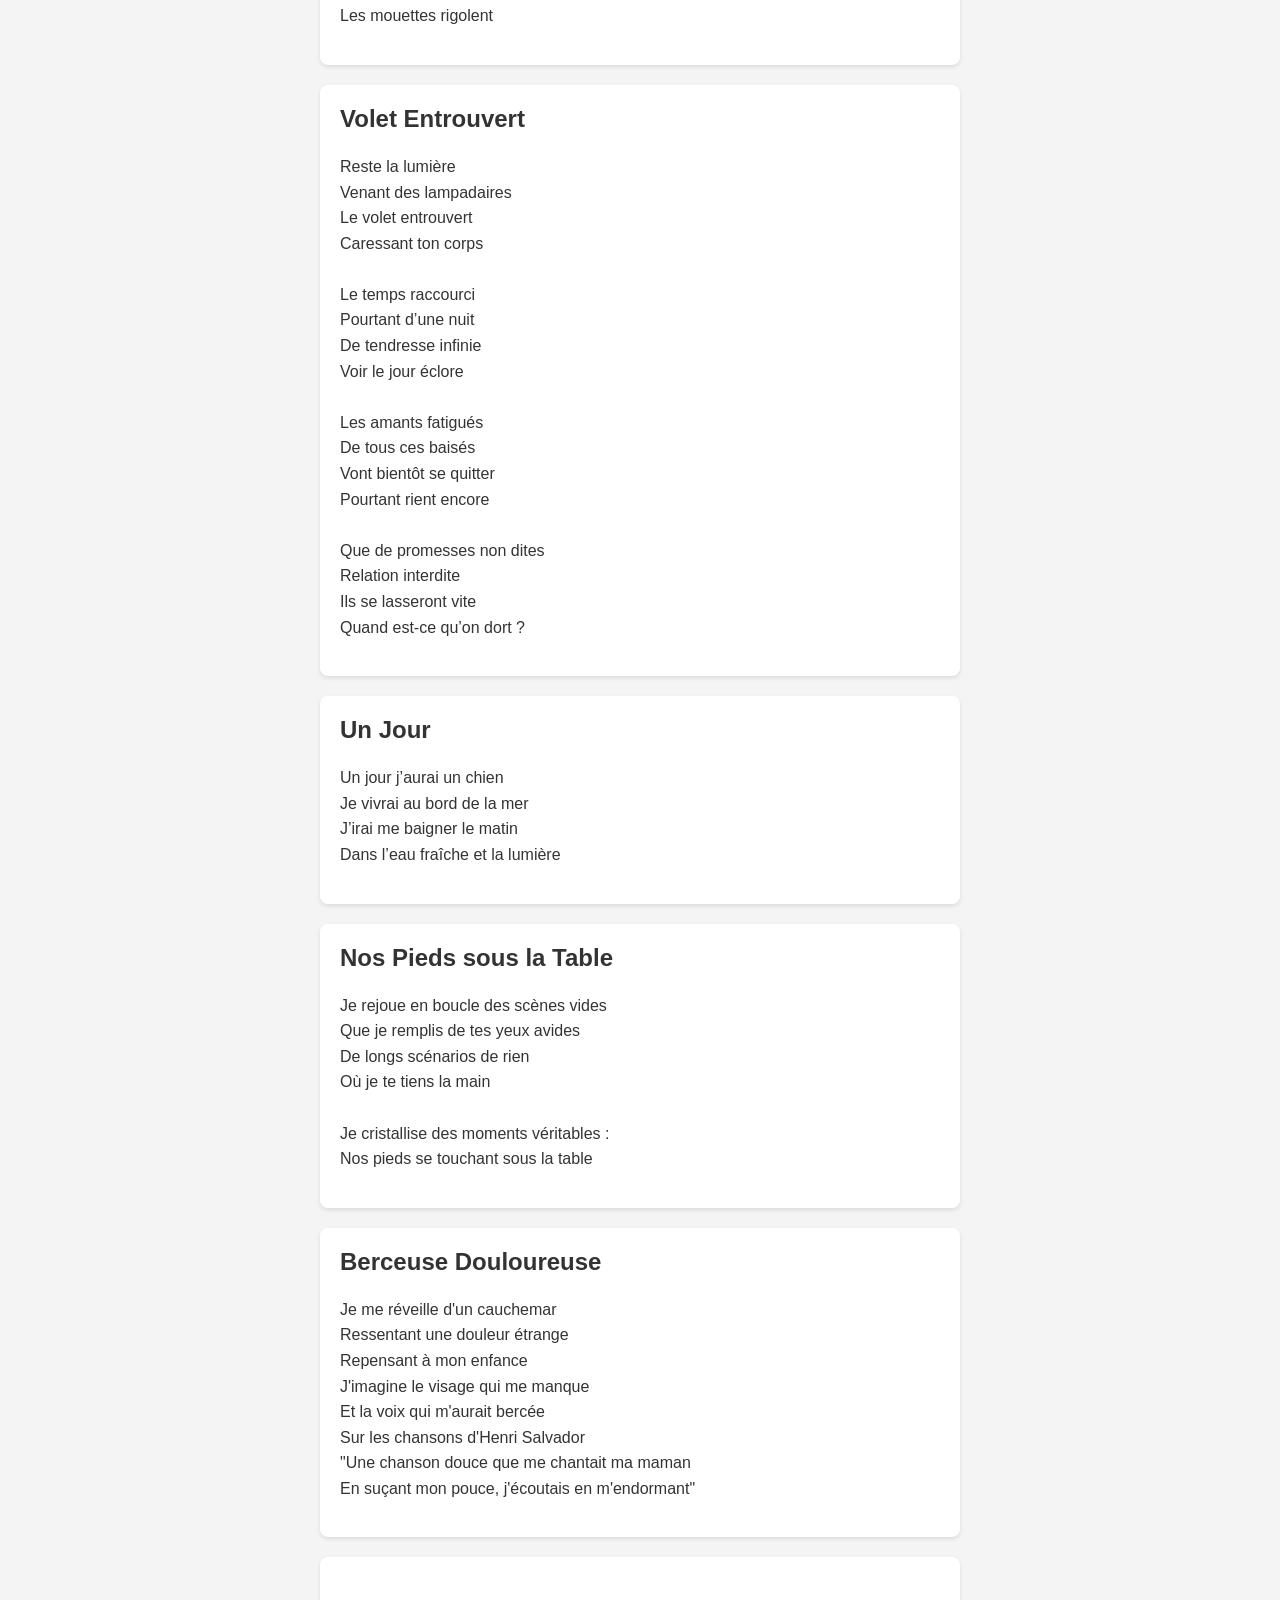
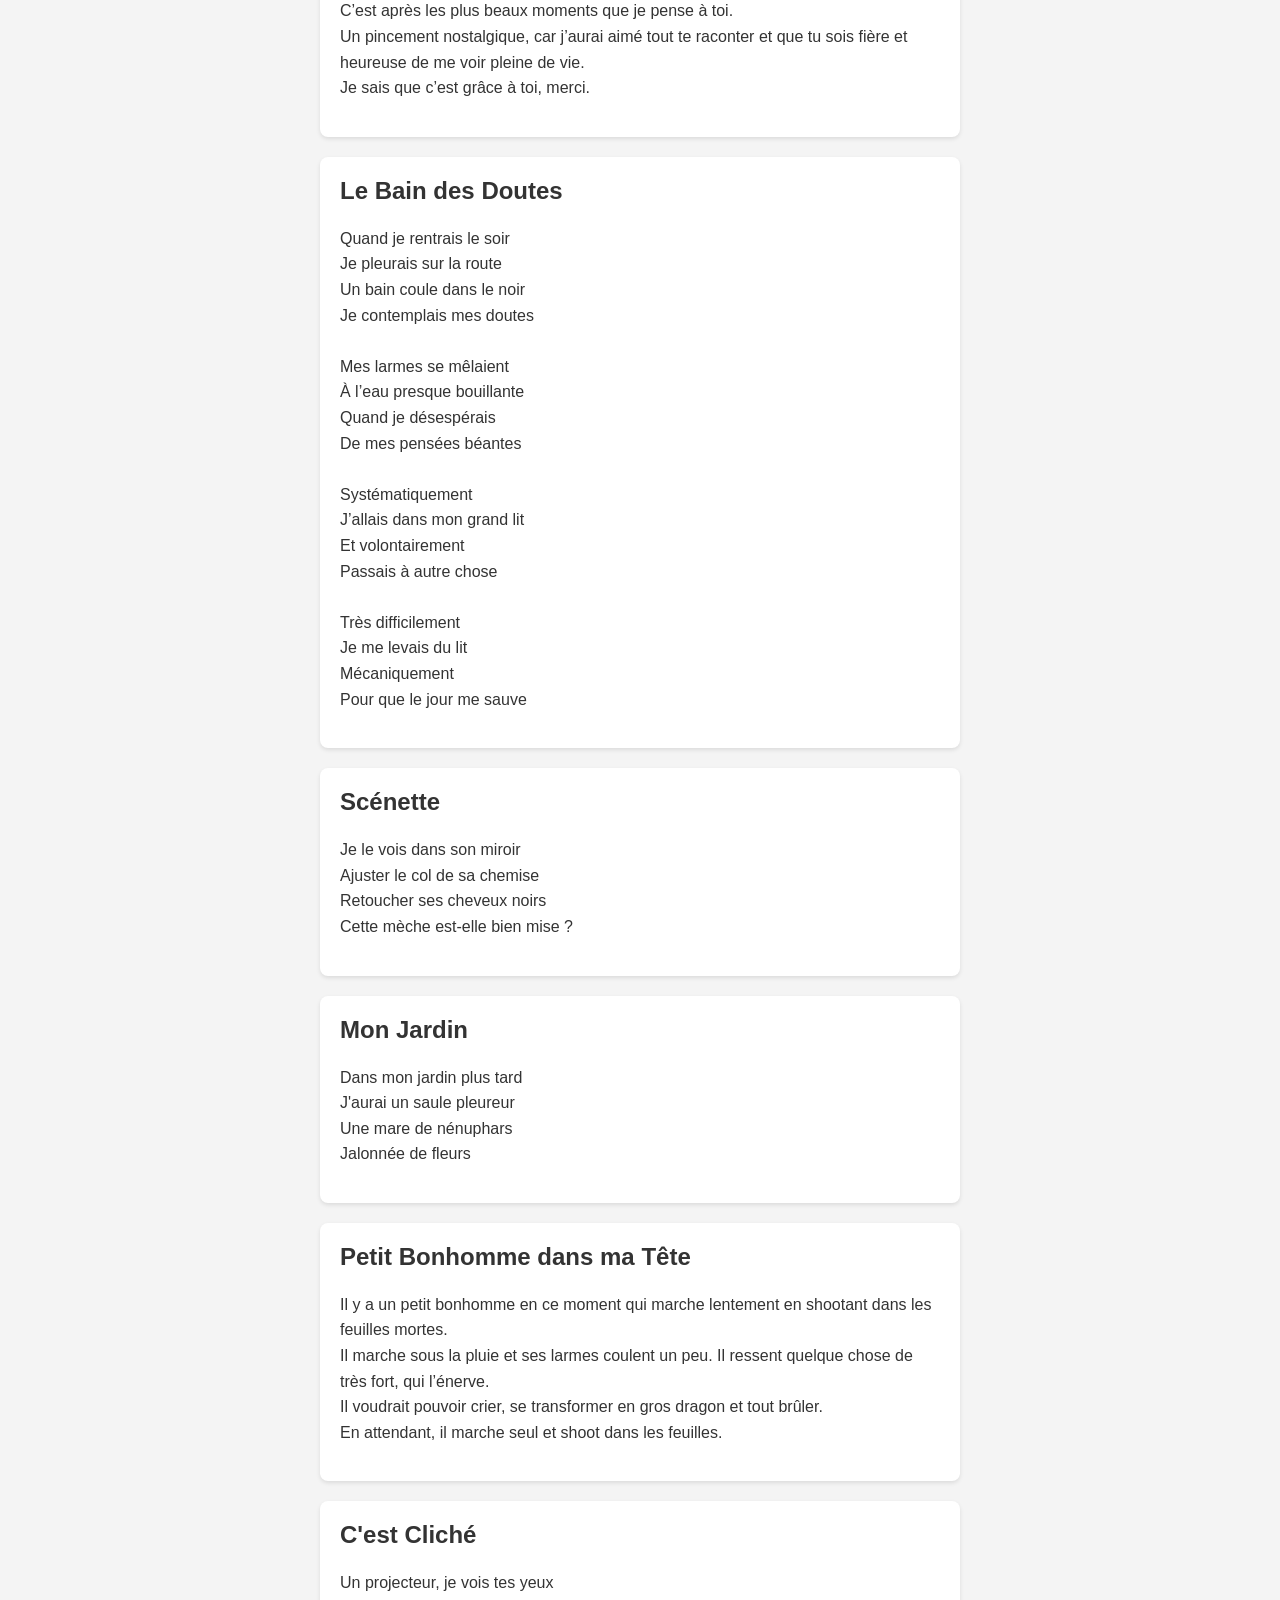
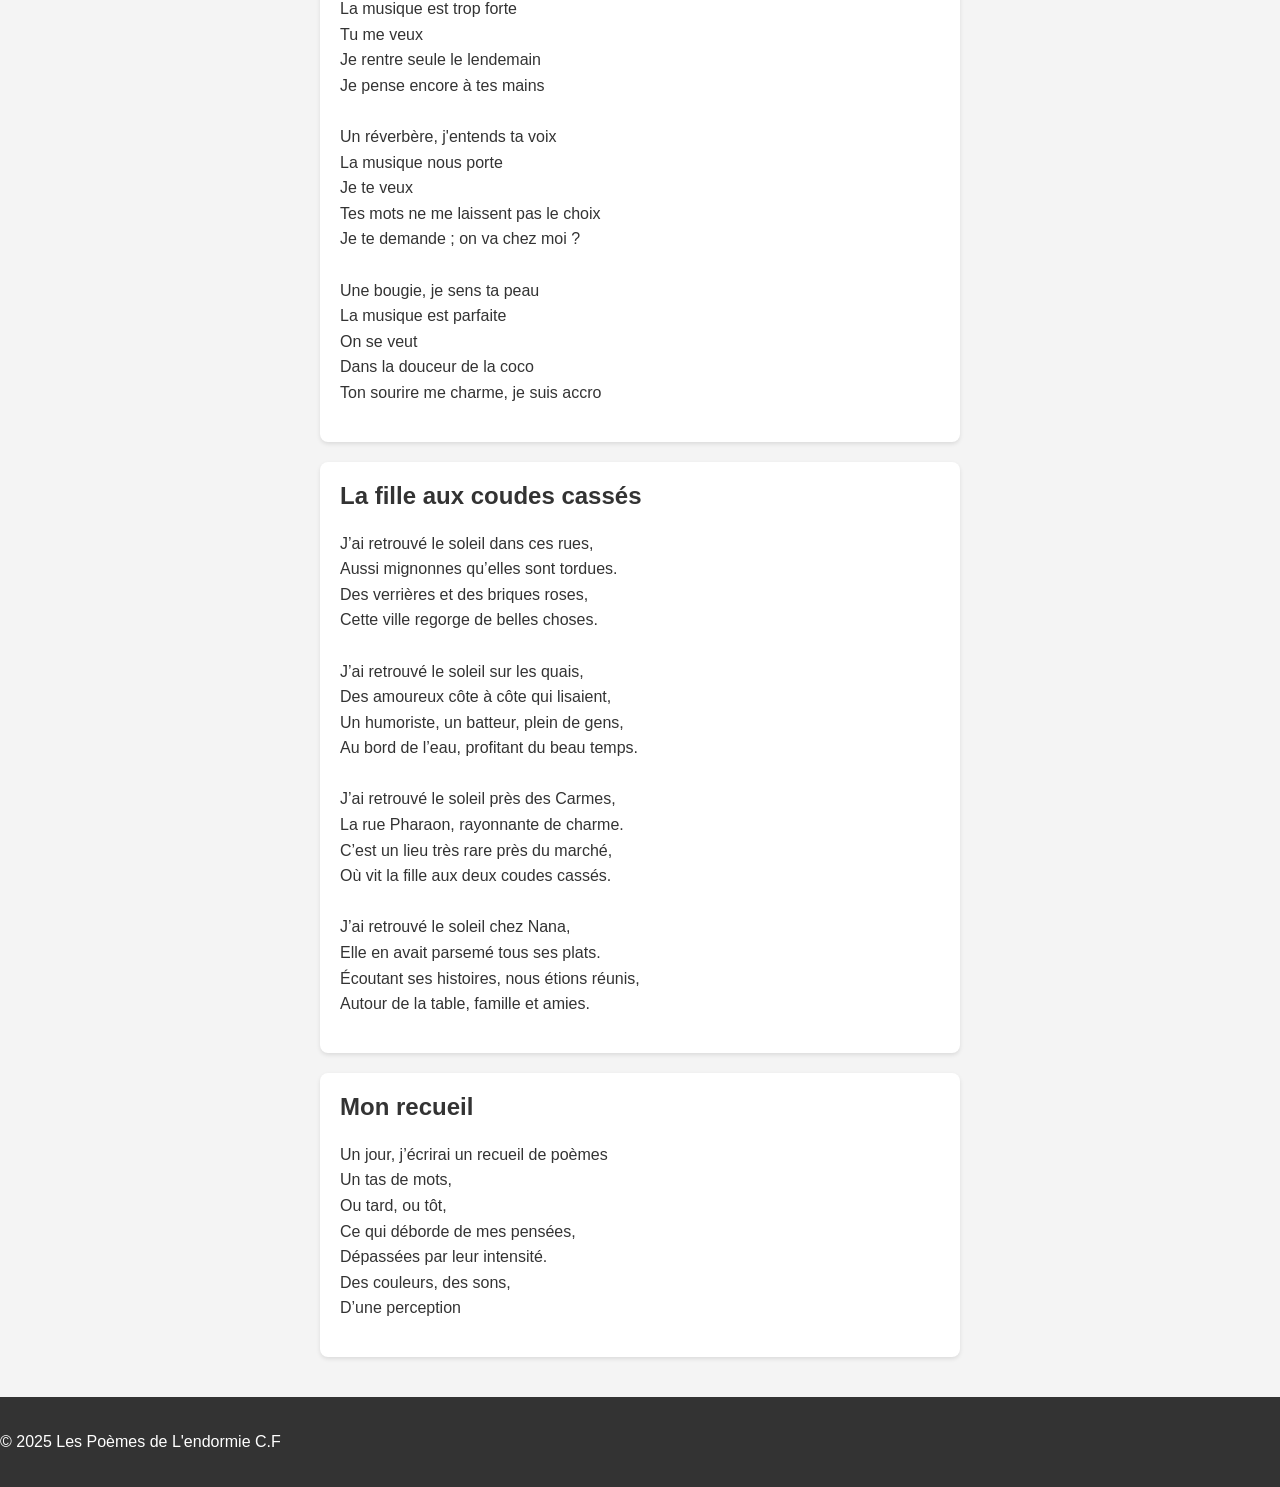
==== commit 1d89da81: "Add new poem sections to index.html Added new poetic content reflecting on summer and memories." ====
--- a/docs/index.html
+++ b/docs/index.html
@@ -81,6 +81,34 @@
 J’ai pris le temps de plonger dans ses yeux profonds, de remarquer chaque poil de ses sourcils, sa moustache et sa barbe entourant ses lèvres, qui auraient pu me raconter les légendes de son pays.<br>
 <br>
 Ce que j’ai ressenti à cet instant avait le goût d’éternité, et je pourrais me nourrir de ce souvenir à l’infini sans jamais m’en lasser.</p>
+
+
+    <p>J’ai vu ton visage,<br>
+Beau et plein de sel,<br>
+Posé sur la plage.<br>
+La vue est si belle.<br>
+<br>
+Je vais me nourrir<br>
+De cette merveille,<br>
+Juste un souvenir<br>
+Au goût d’éternel.</p>
+
+</article>
+
+		<article>
+    <h2>L’été est passé</h2>
+    <p>L’été est passé,<br>
+Je ne veux plus y penser.<br>
+L’automne est là,<br>
+Je pense à toi.<br>
+<br>
+Mes larmes pleuvent,<br>
+Arrosant la tombe<br>
+Remplie de ta beauté.<br>
+<br>
+Puisse le deuil,<br>
+Quand tombent les feuilles,<br>
+Emporter nos souvenirs.</p>
 </article>
 
 	    
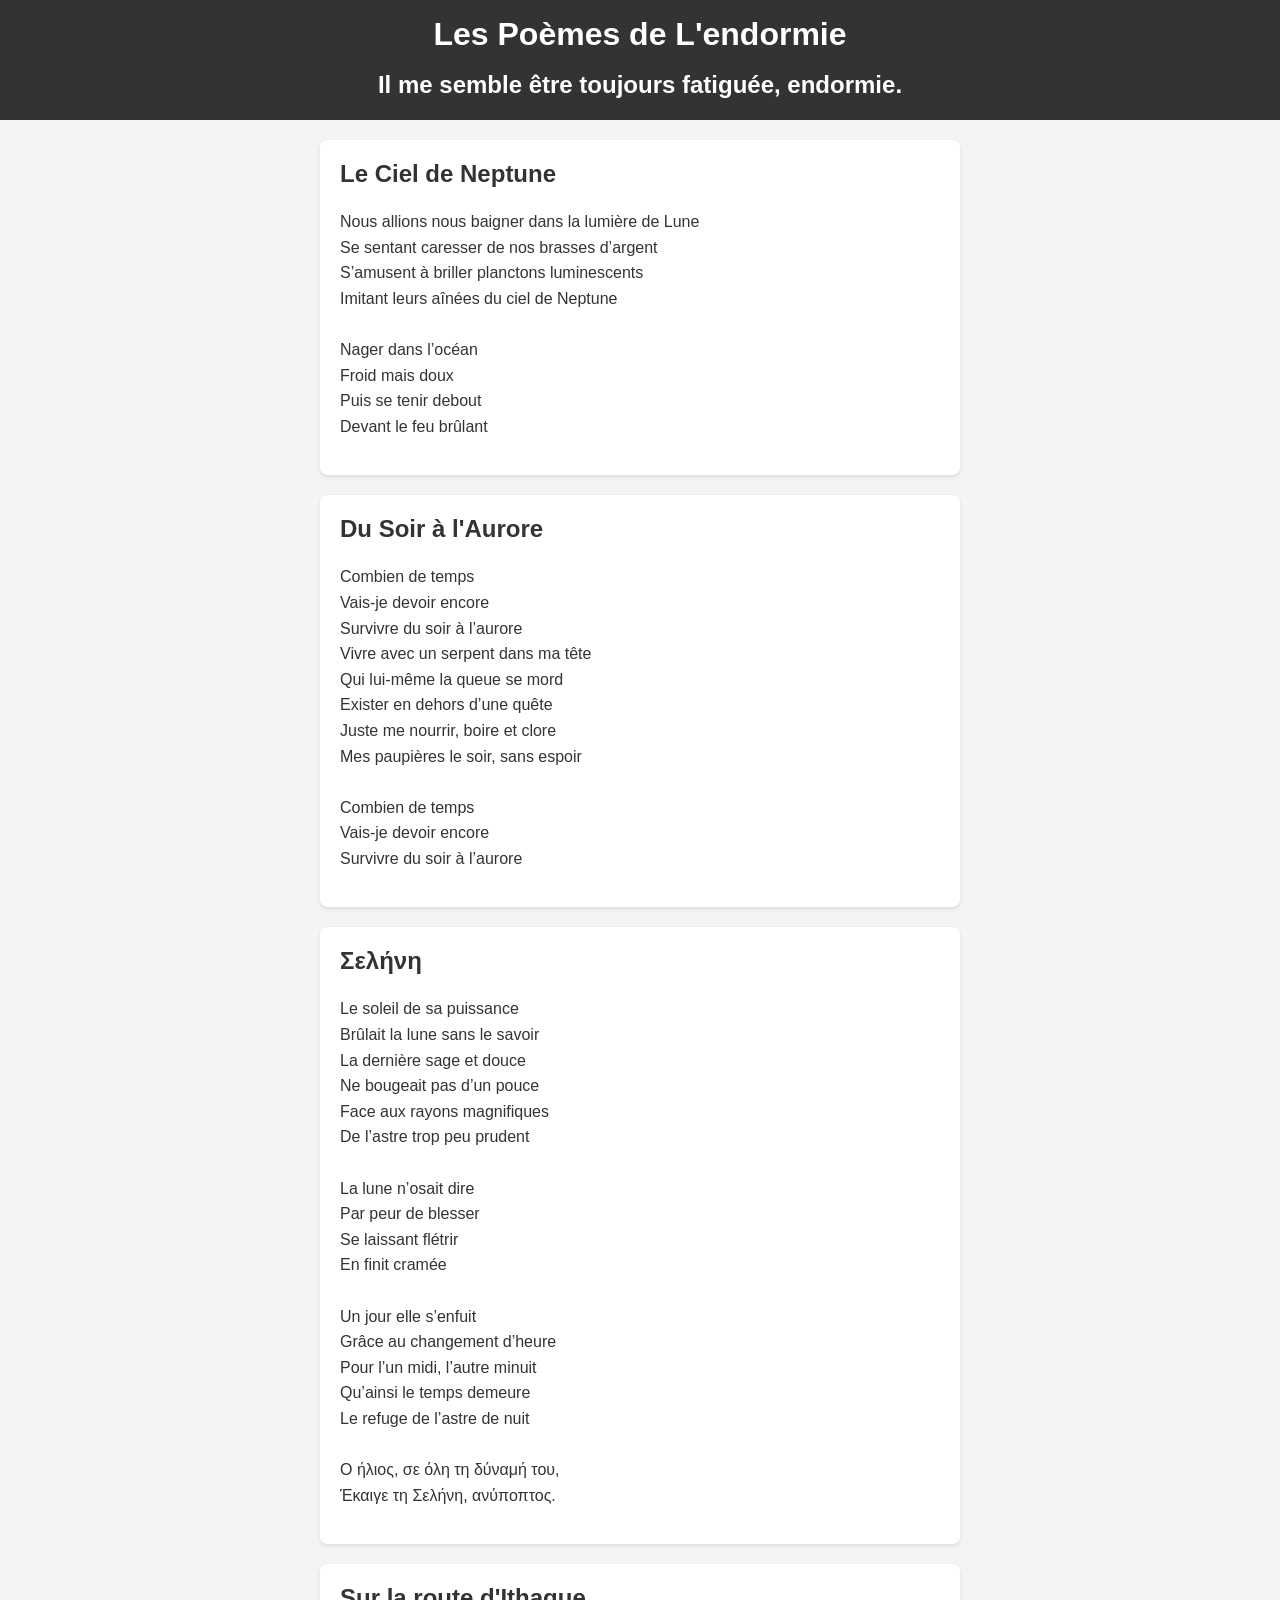
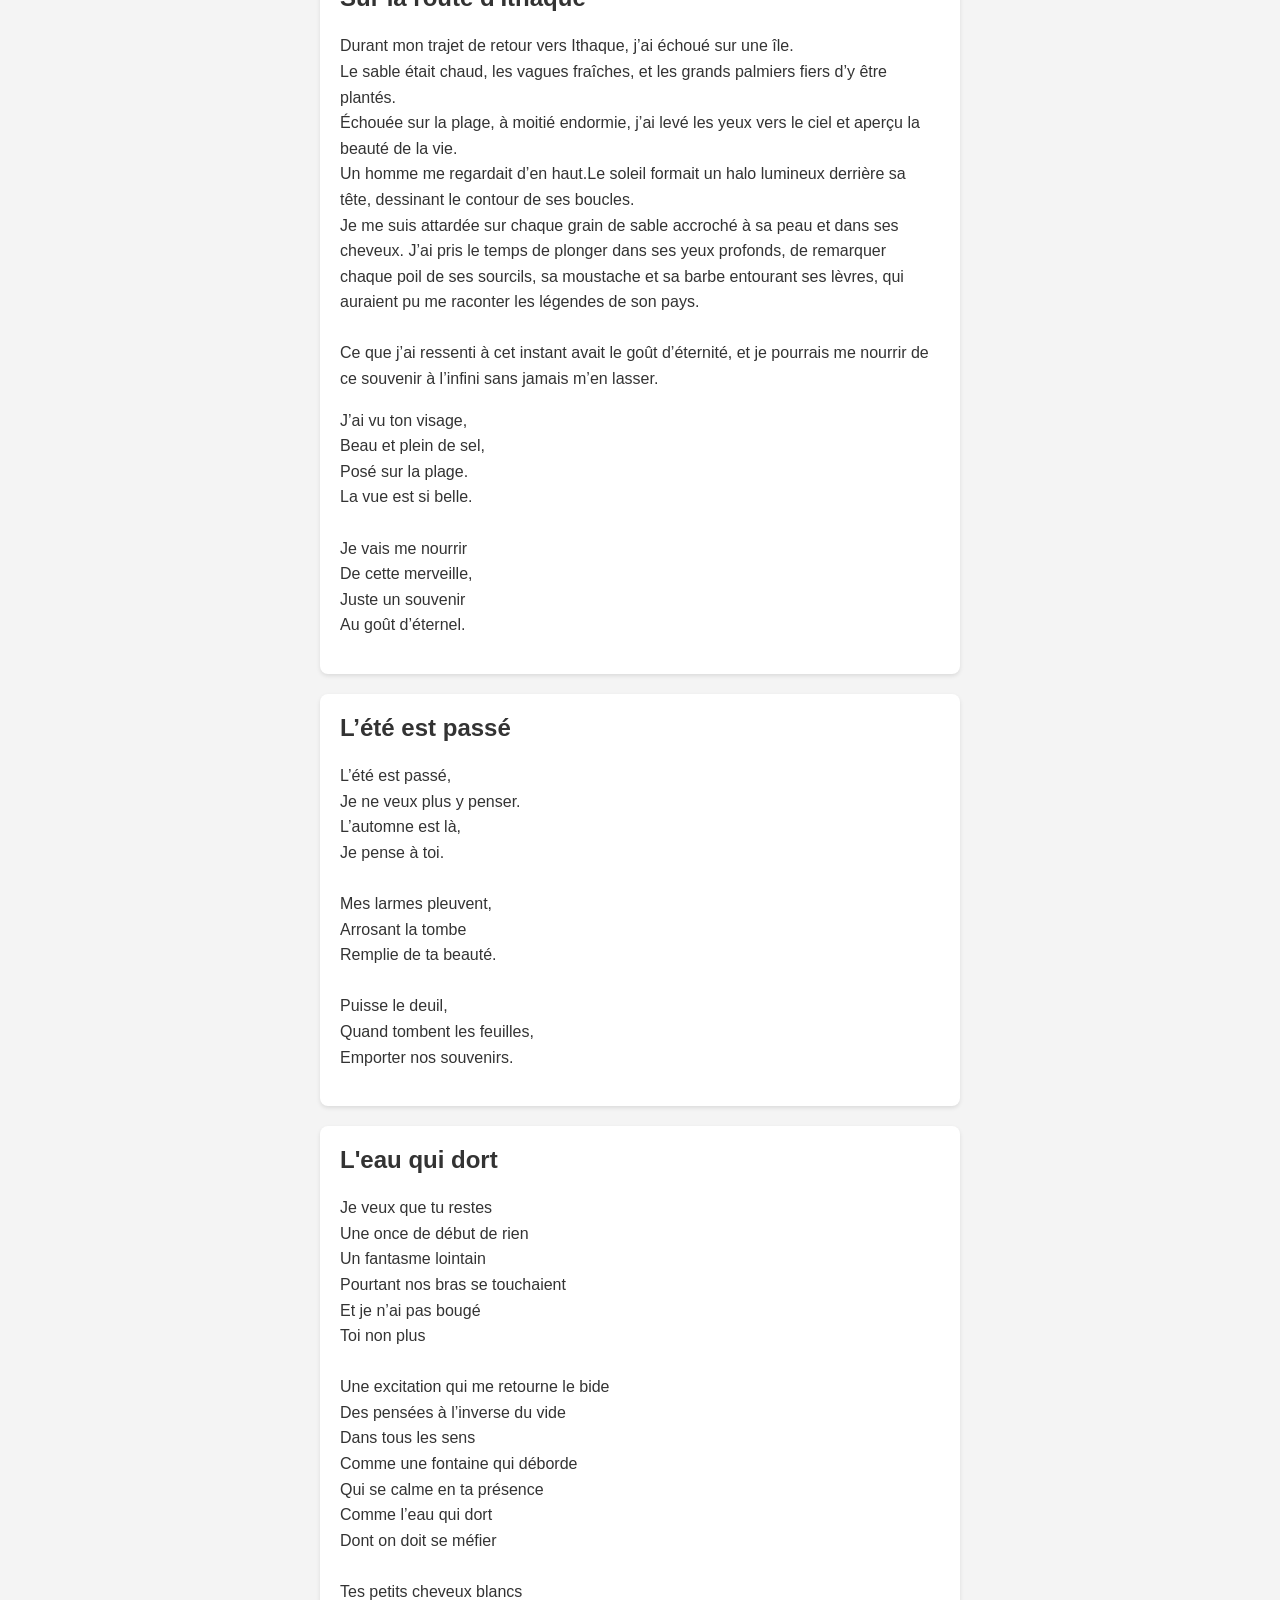
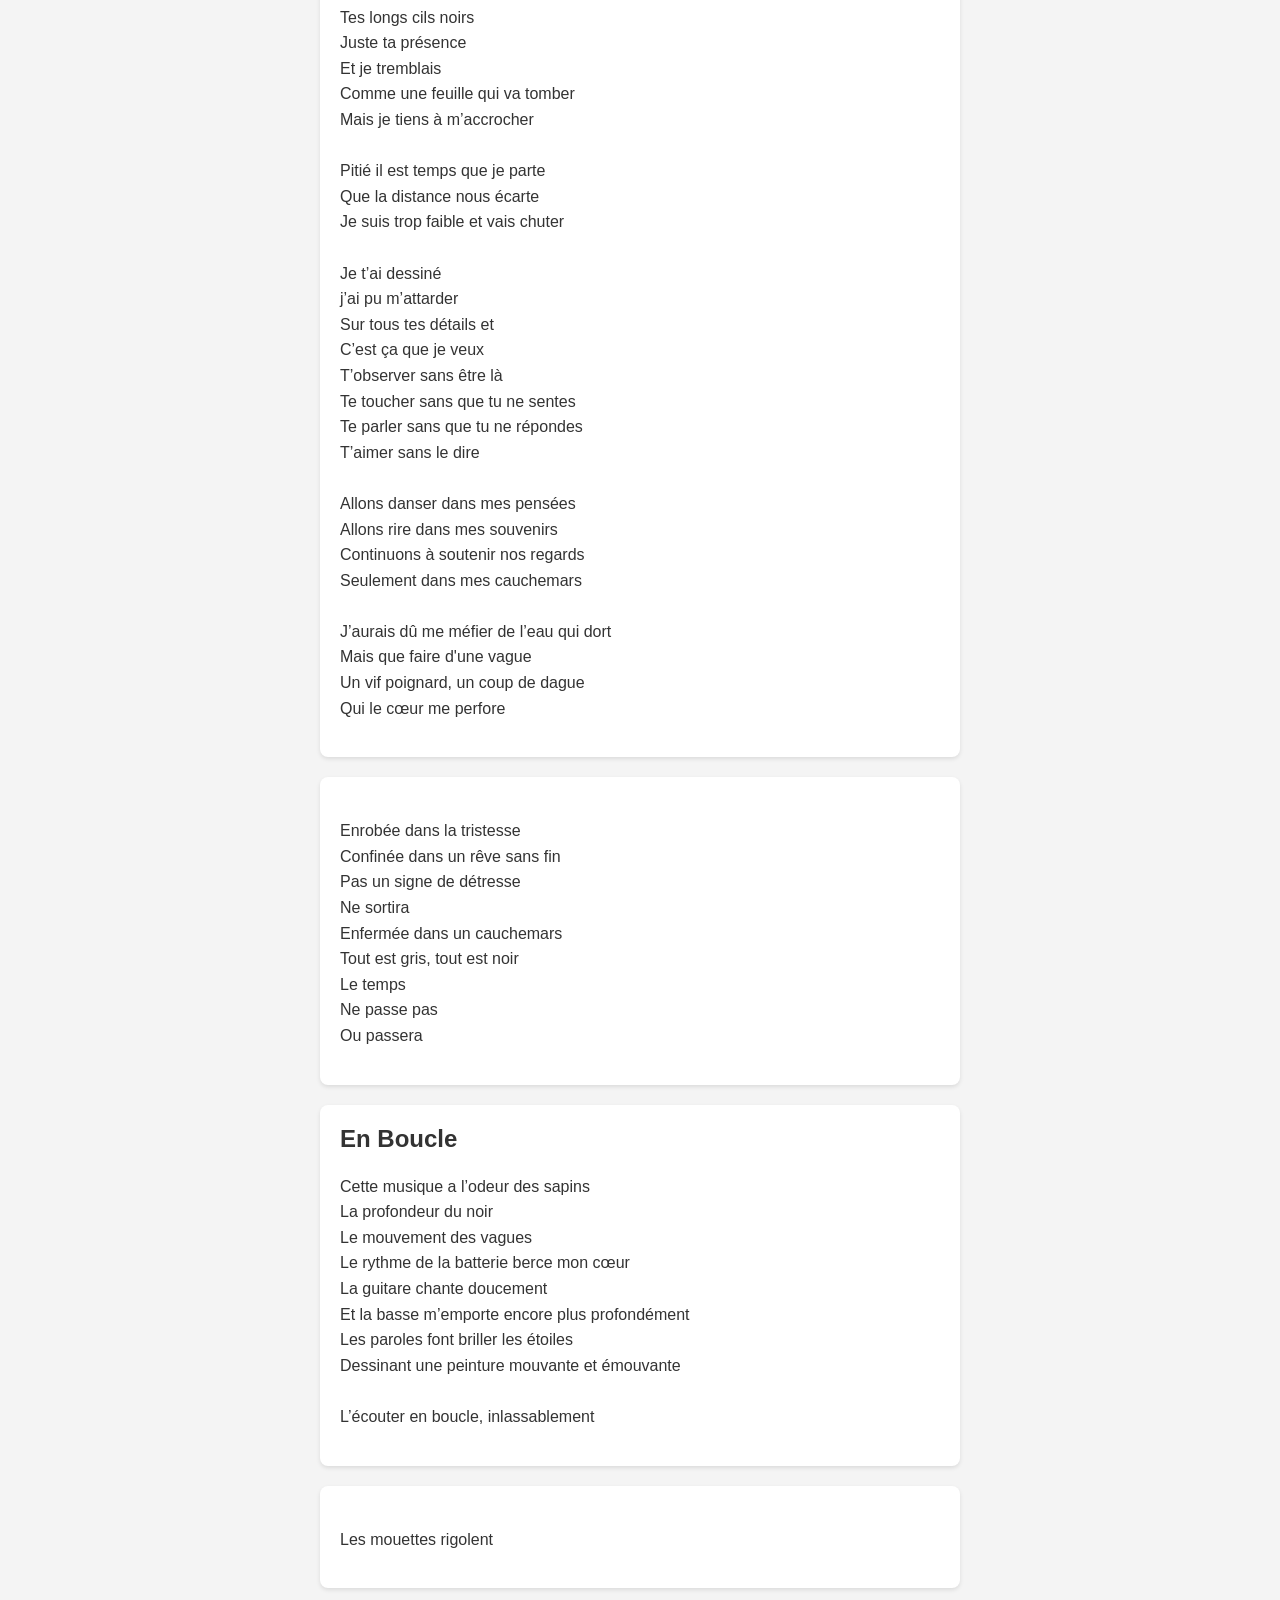
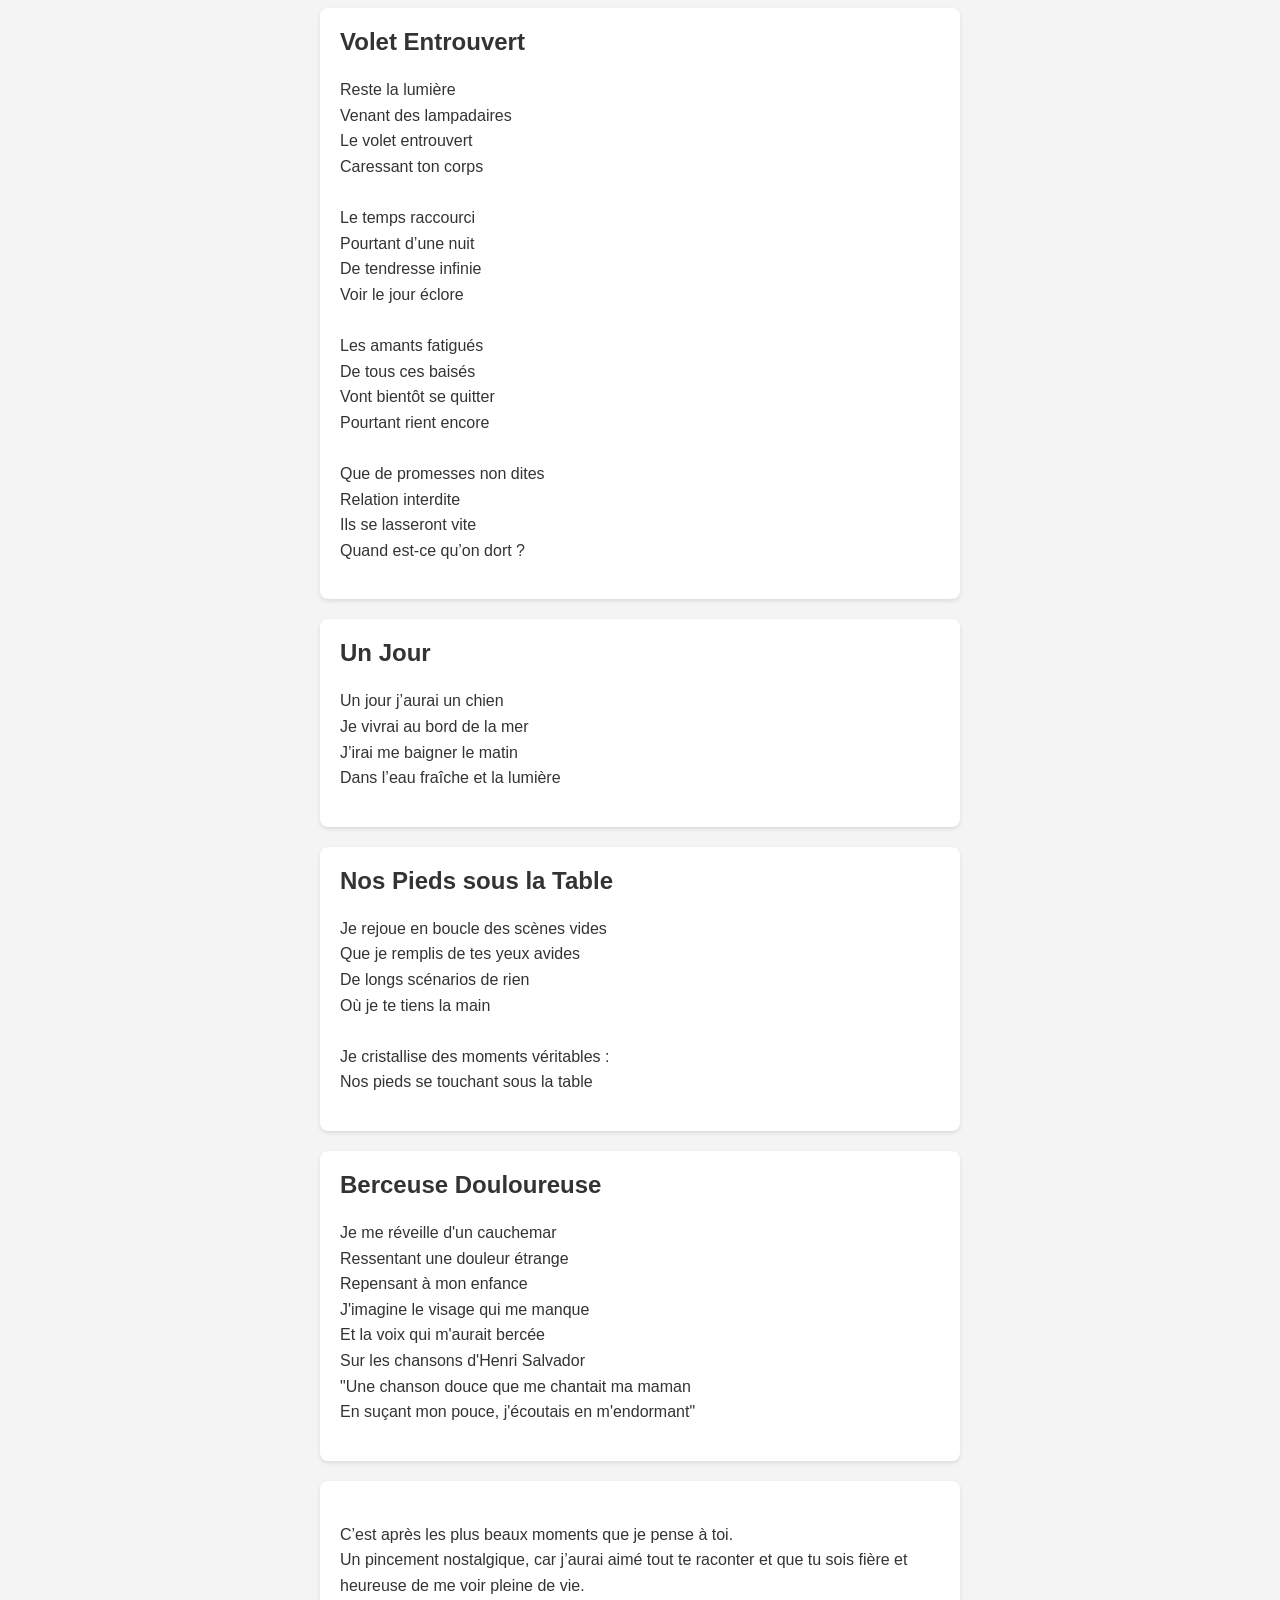
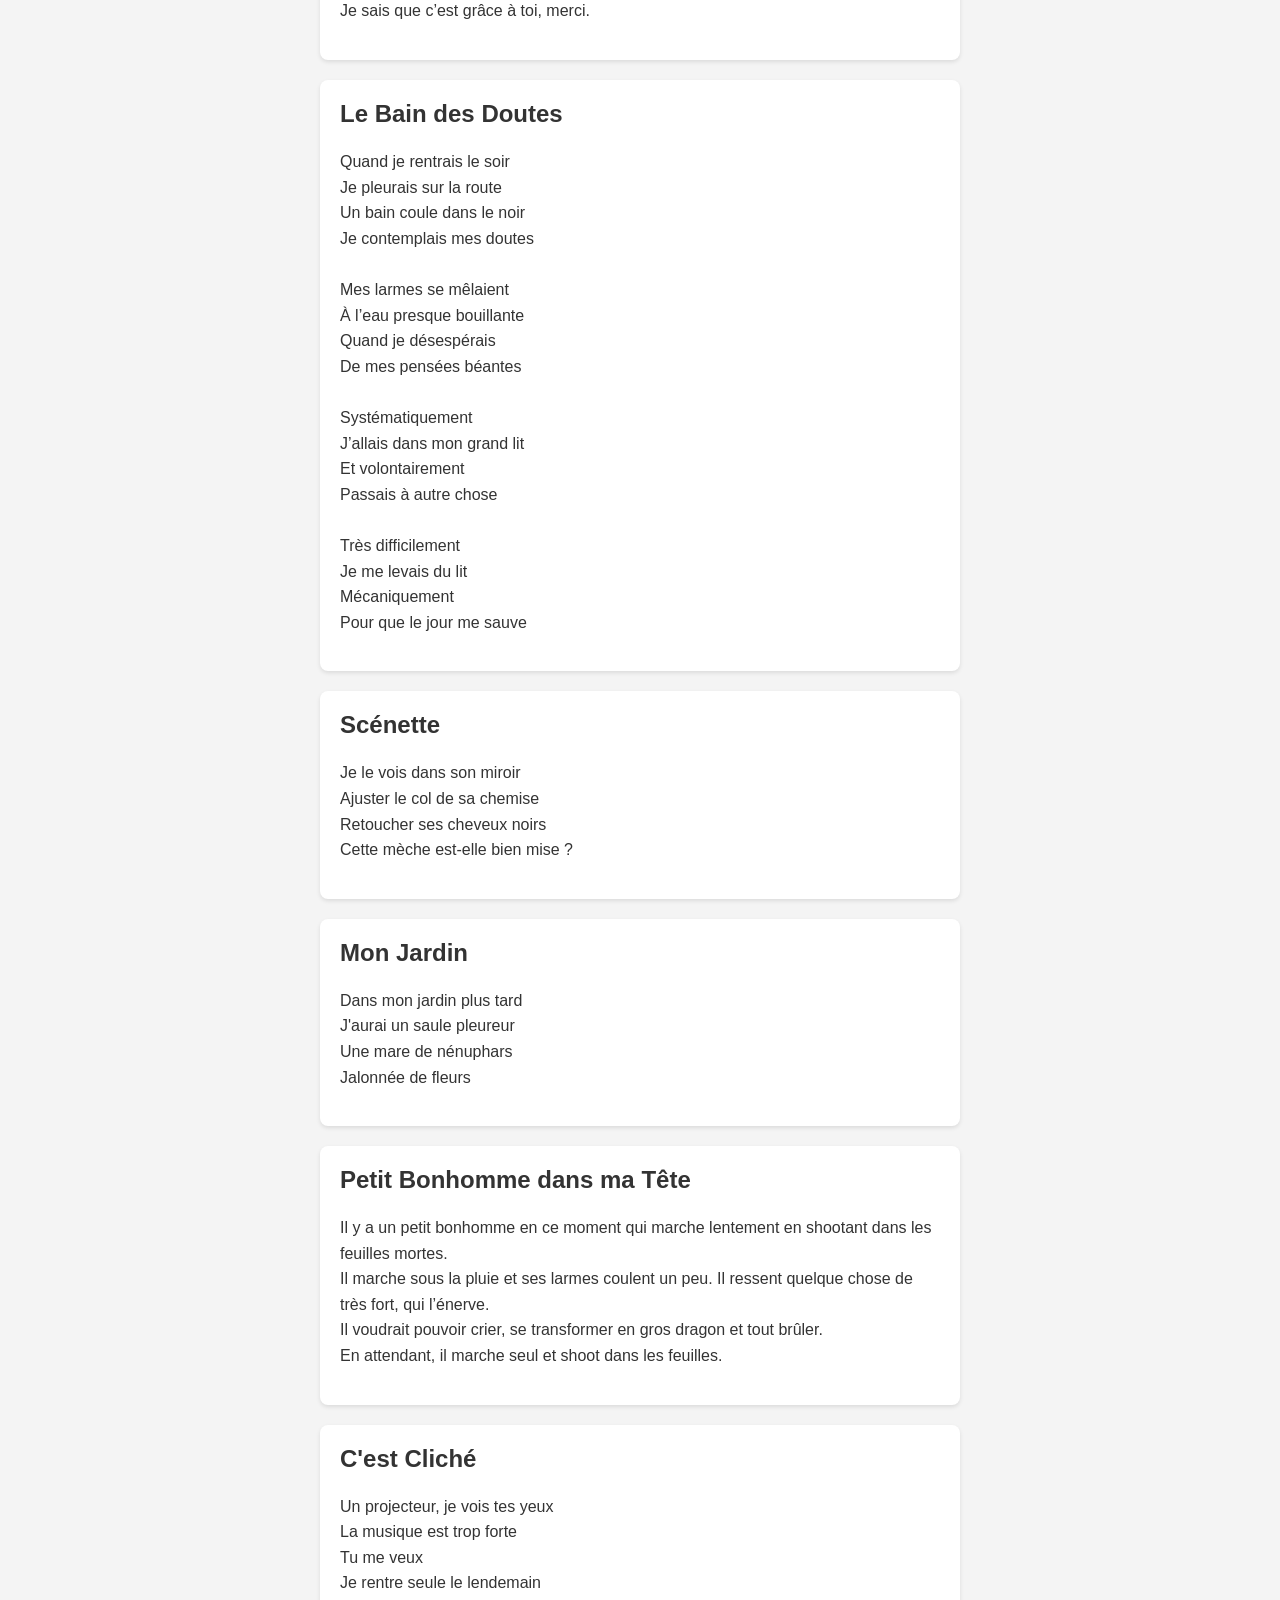
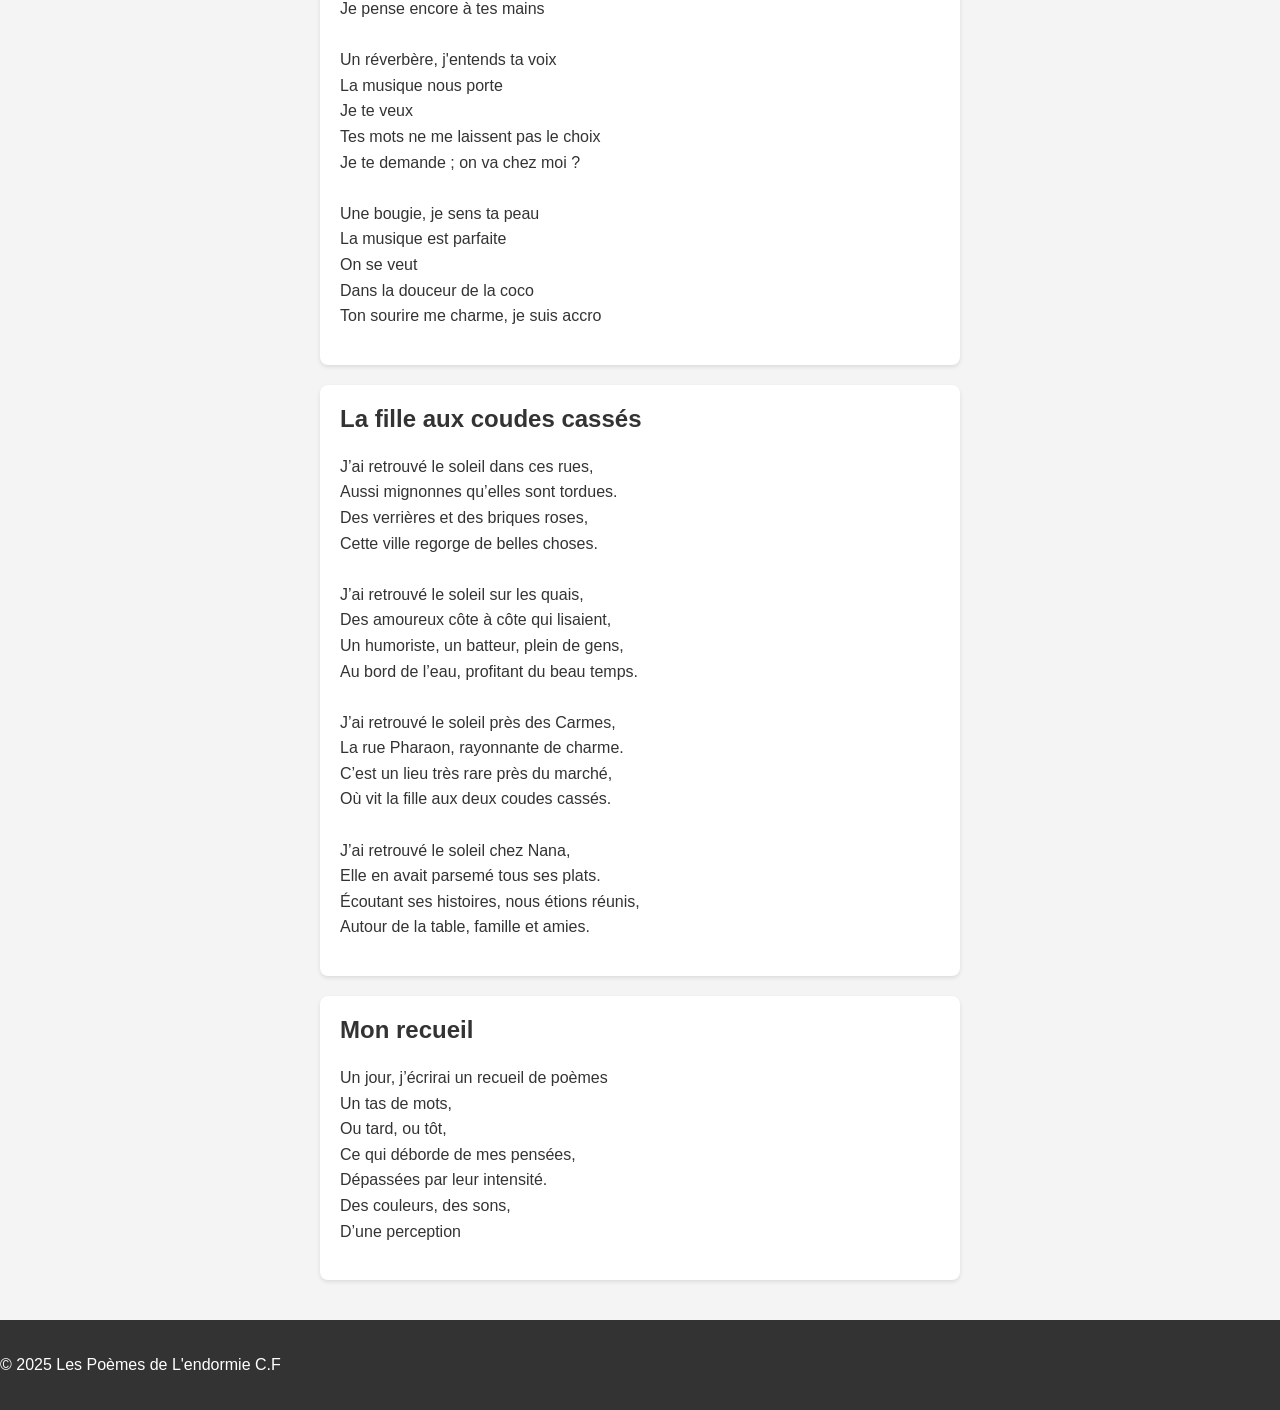
==== commit c691dac5: "Refactor text formatting in index.html Removed extra line breaks for better text flow." ====
--- a/docs/index.html
+++ b/docs/index.html
@@ -74,10 +74,8 @@
     <p>Durant mon trajet de retour vers Ithaque, j’ai échoué sur une île.<br>
 Le sable était chaud, les vagues fraîches, et les grands palmiers fiers d’y être plantés.<br>
 Échouée sur la plage, à moitié endormie, j’ai levé les yeux vers le ciel et aperçu la beauté de la vie.<br>
-<br>
-Un homme me regardait d’en haut.<br>
-Le soleil formait un halo lumineux derrière sa tête, dessinant le contour de ses boucles.<br>
-Je me suis attardée sur chaque grain de sable accroché à sa peau et dans ses cheveux.<br>
+Un homme me regardait d’en haut.Le soleil formait un halo lumineux derrière sa tête, dessinant le contour de ses boucles.<br>
+Je me suis attardée sur chaque grain de sable accroché à sa peau et dans ses cheveux.
 J’ai pris le temps de plonger dans ses yeux profonds, de remarquer chaque poil de ses sourcils, sa moustache et sa barbe entourant ses lèvres, qui auraient pu me raconter les légendes de son pays.<br>
 <br>
 Ce que j’ai ressenti à cet instant avait le goût d’éternité, et je pourrais me nourrir de ce souvenir à l’infini sans jamais m’en lasser.</p>
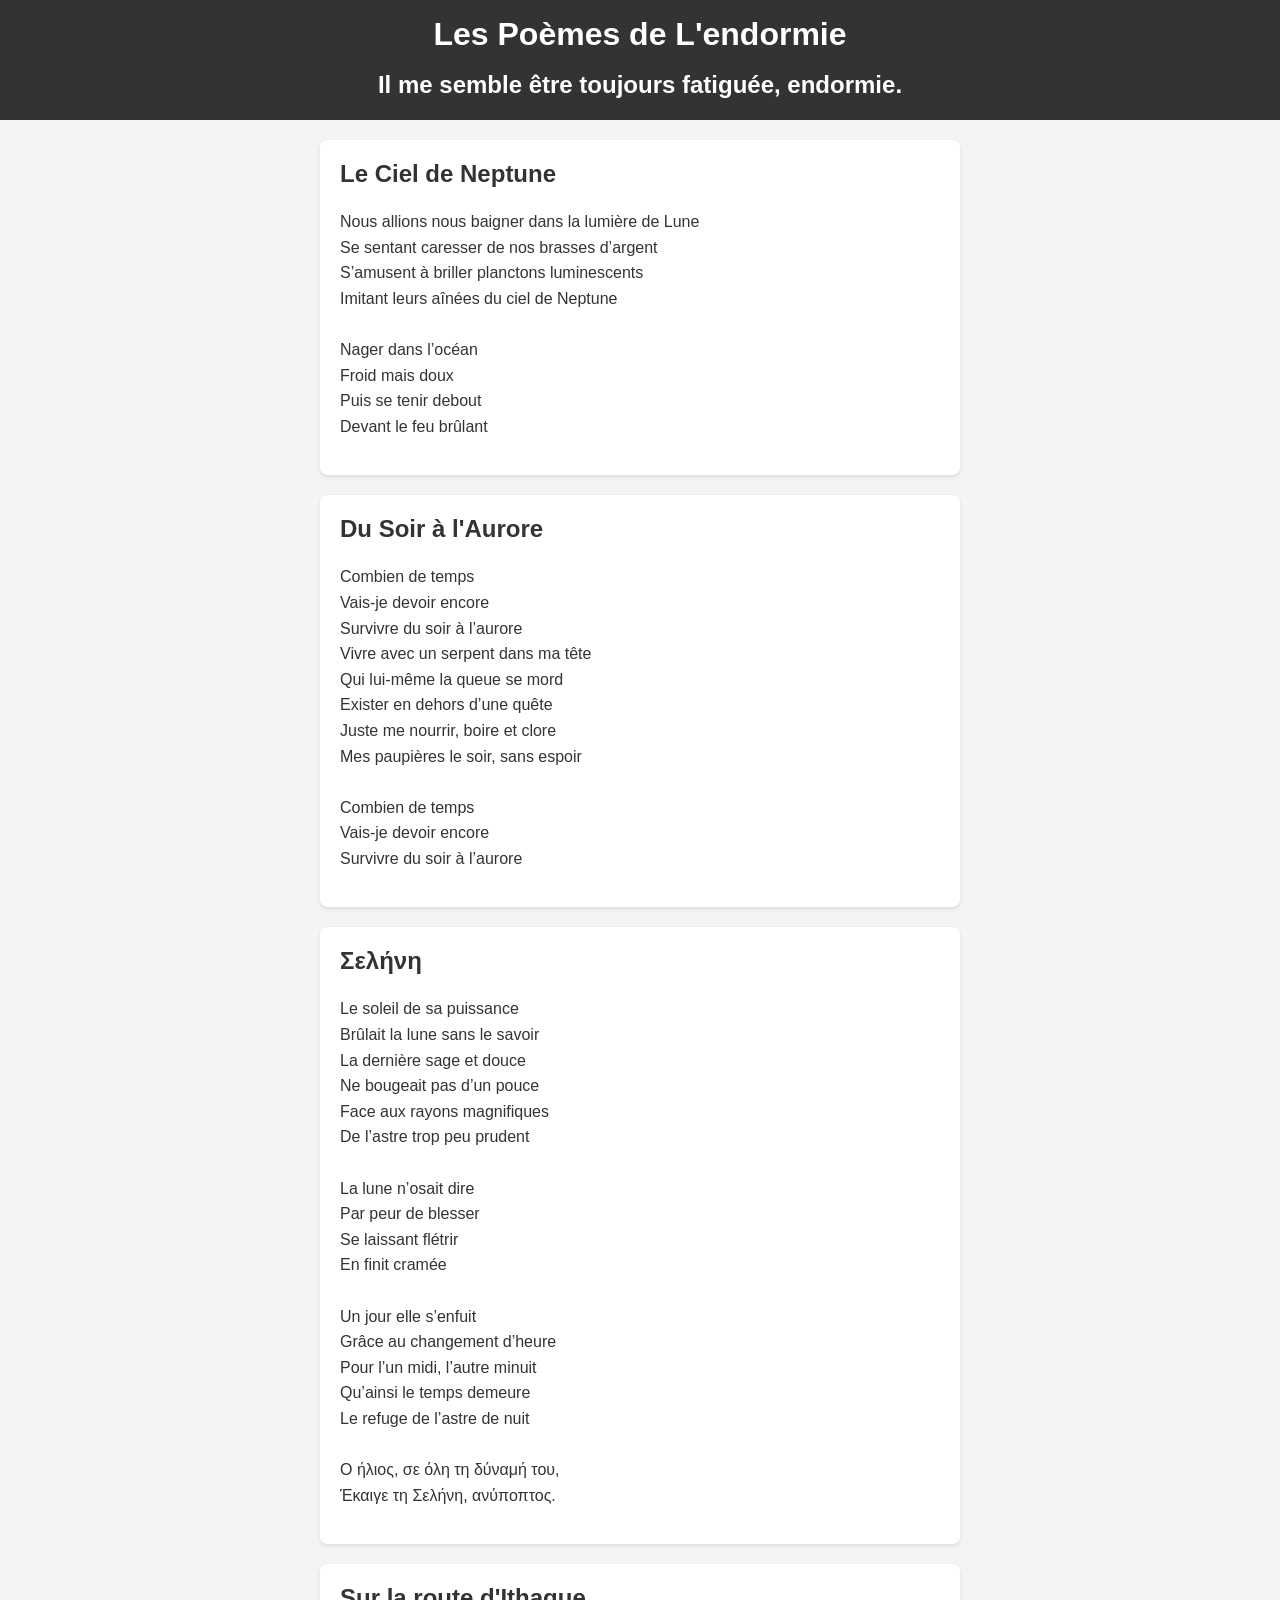
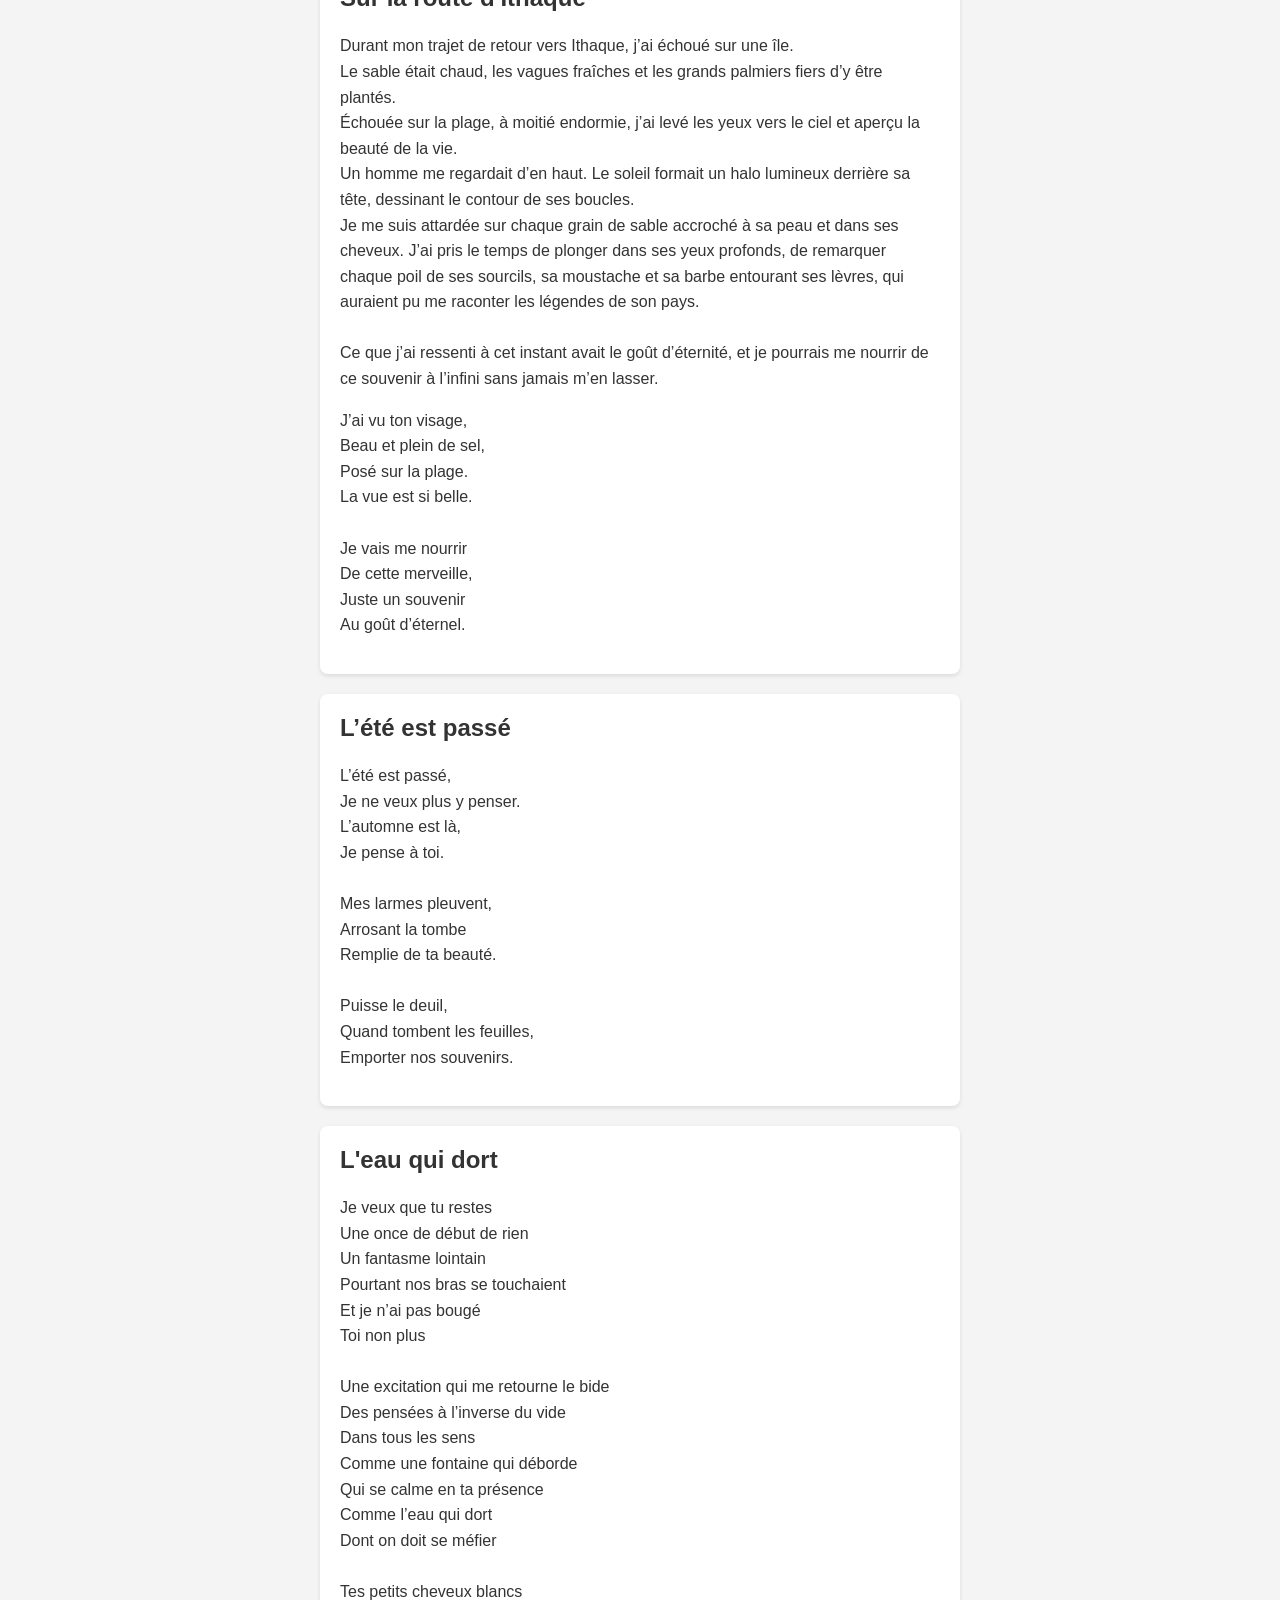
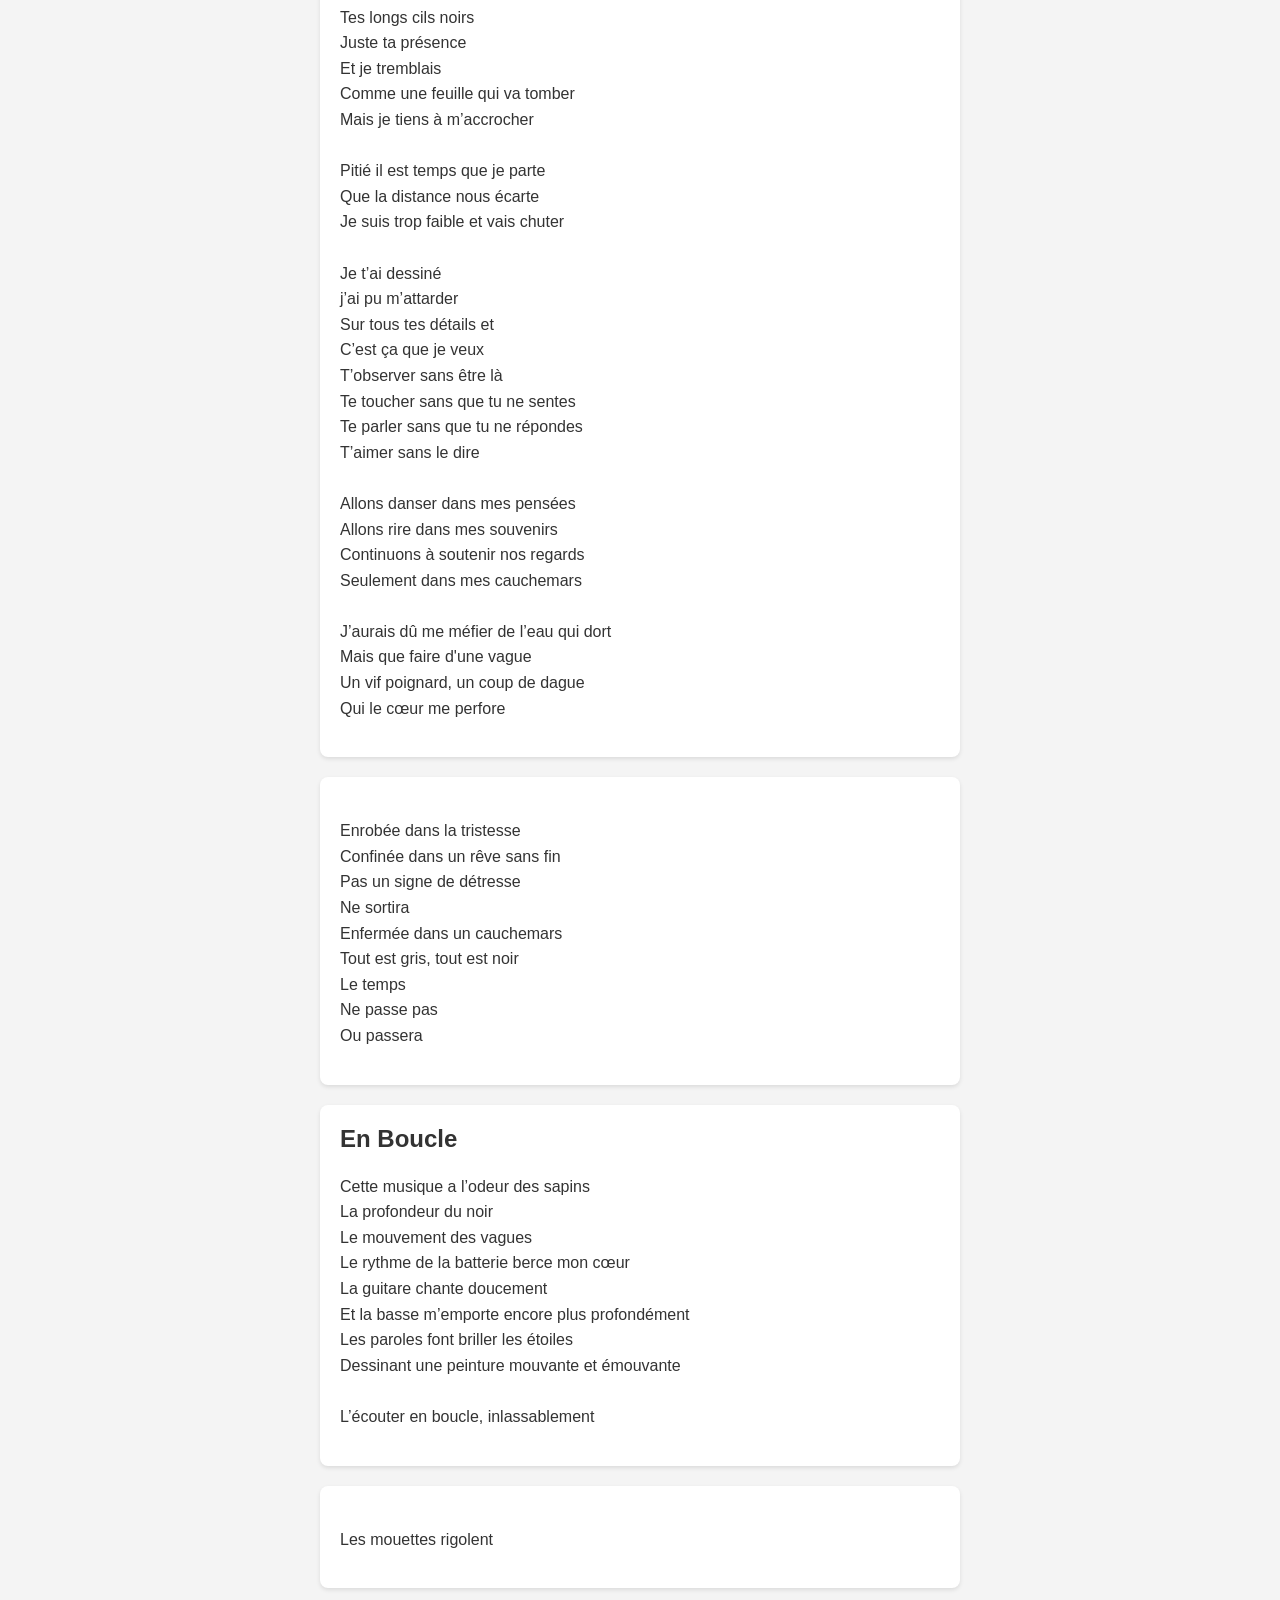
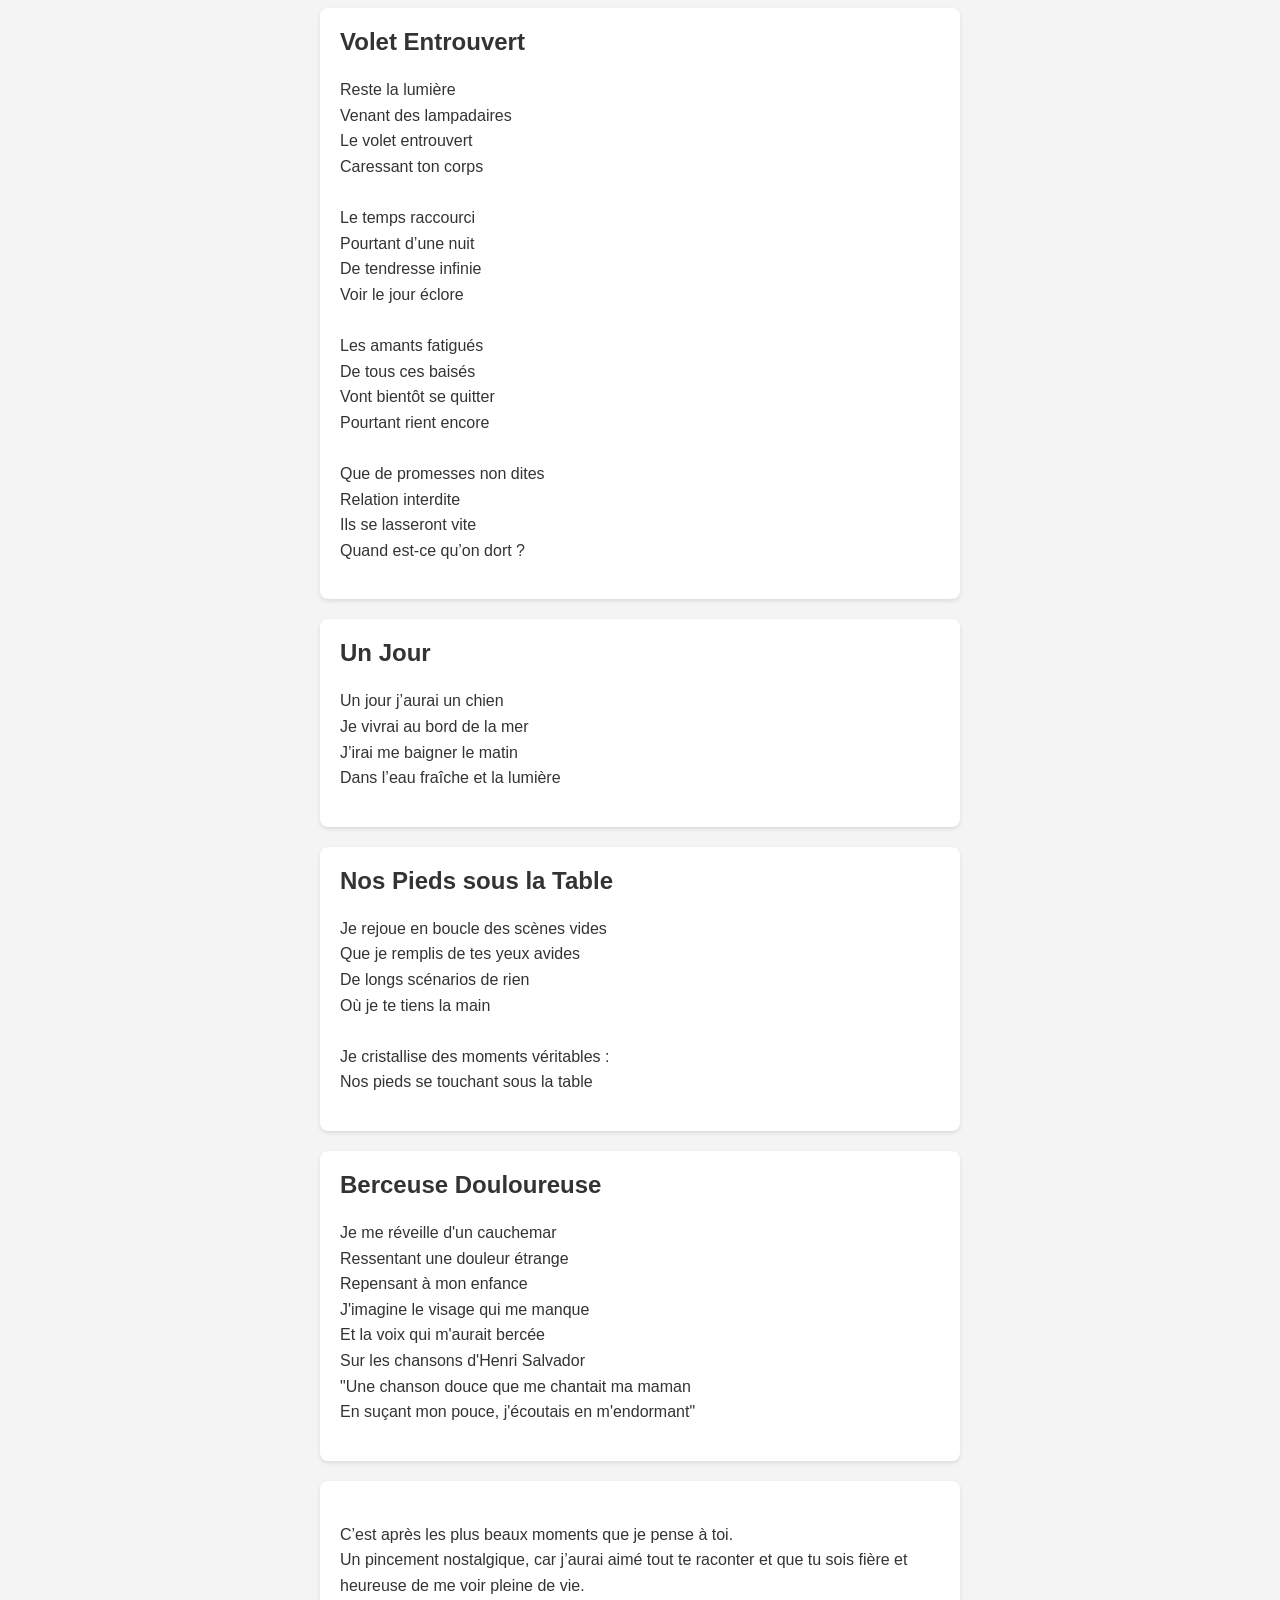
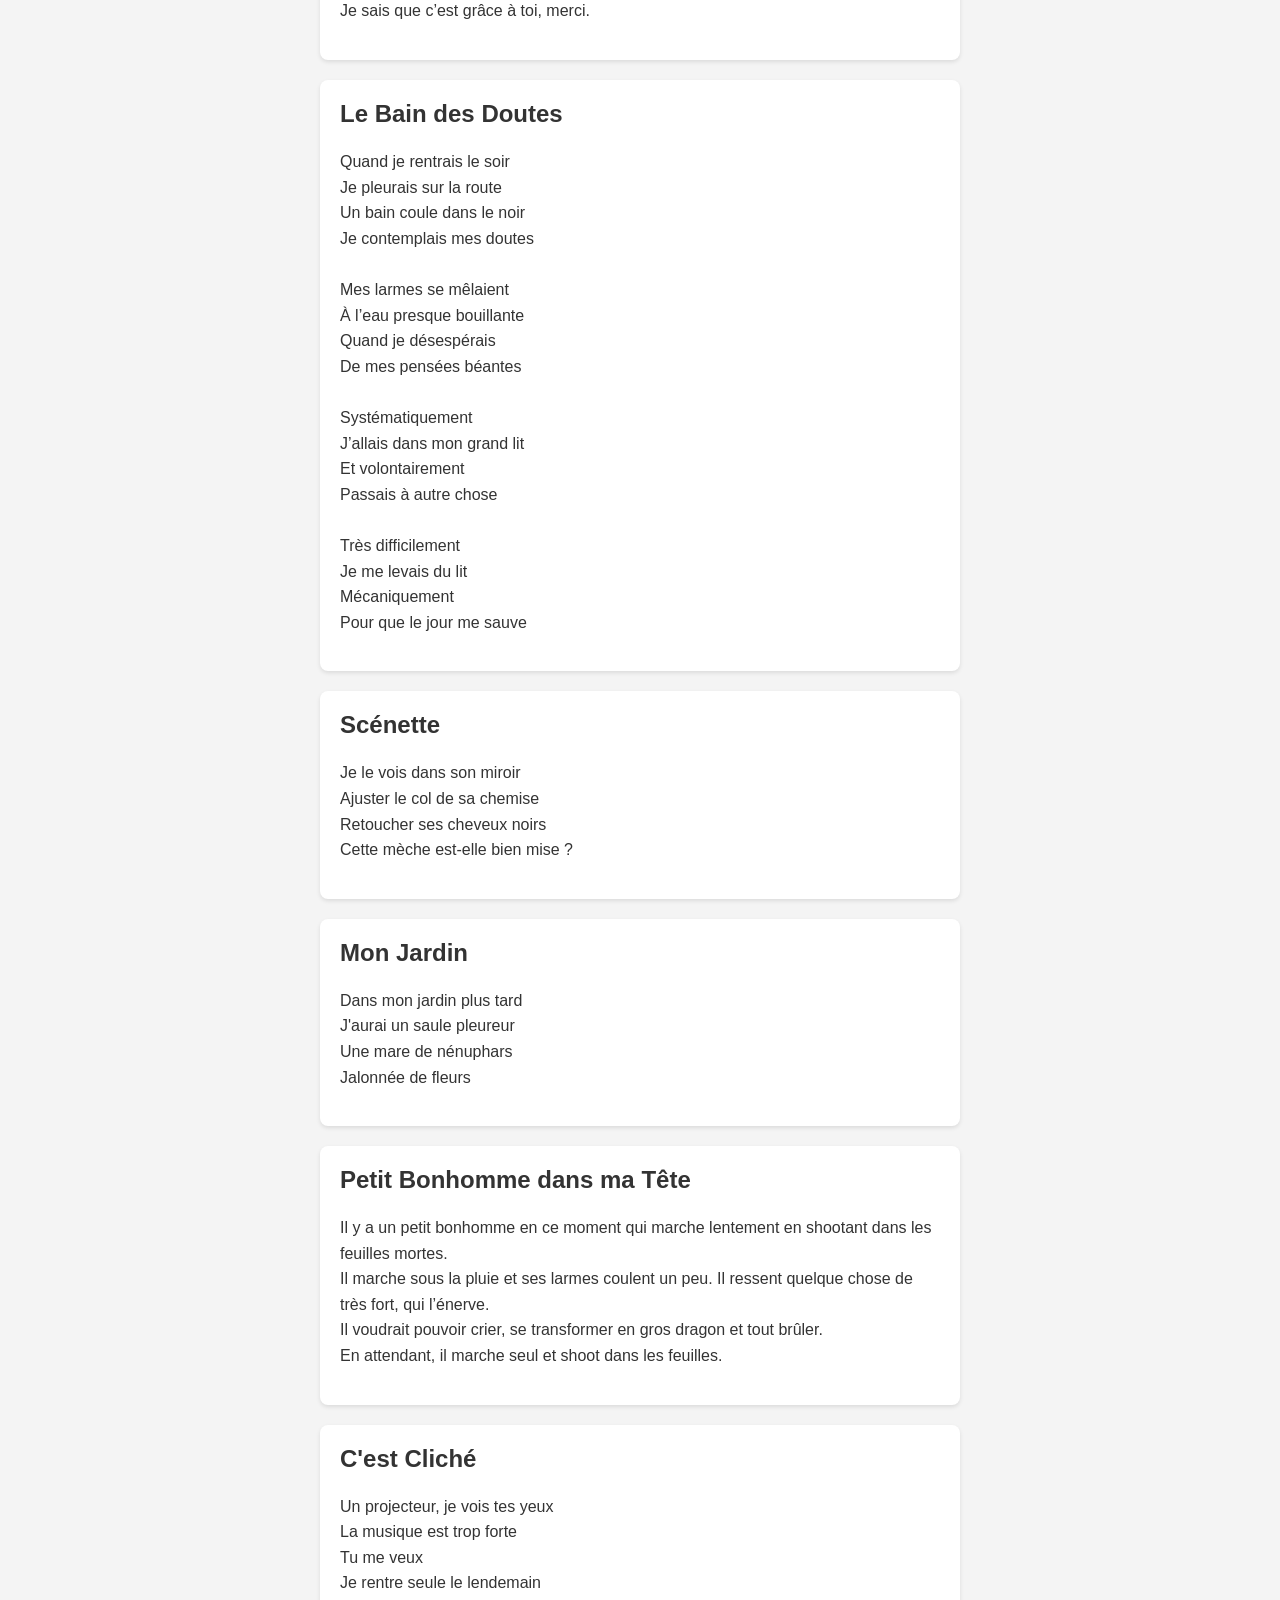
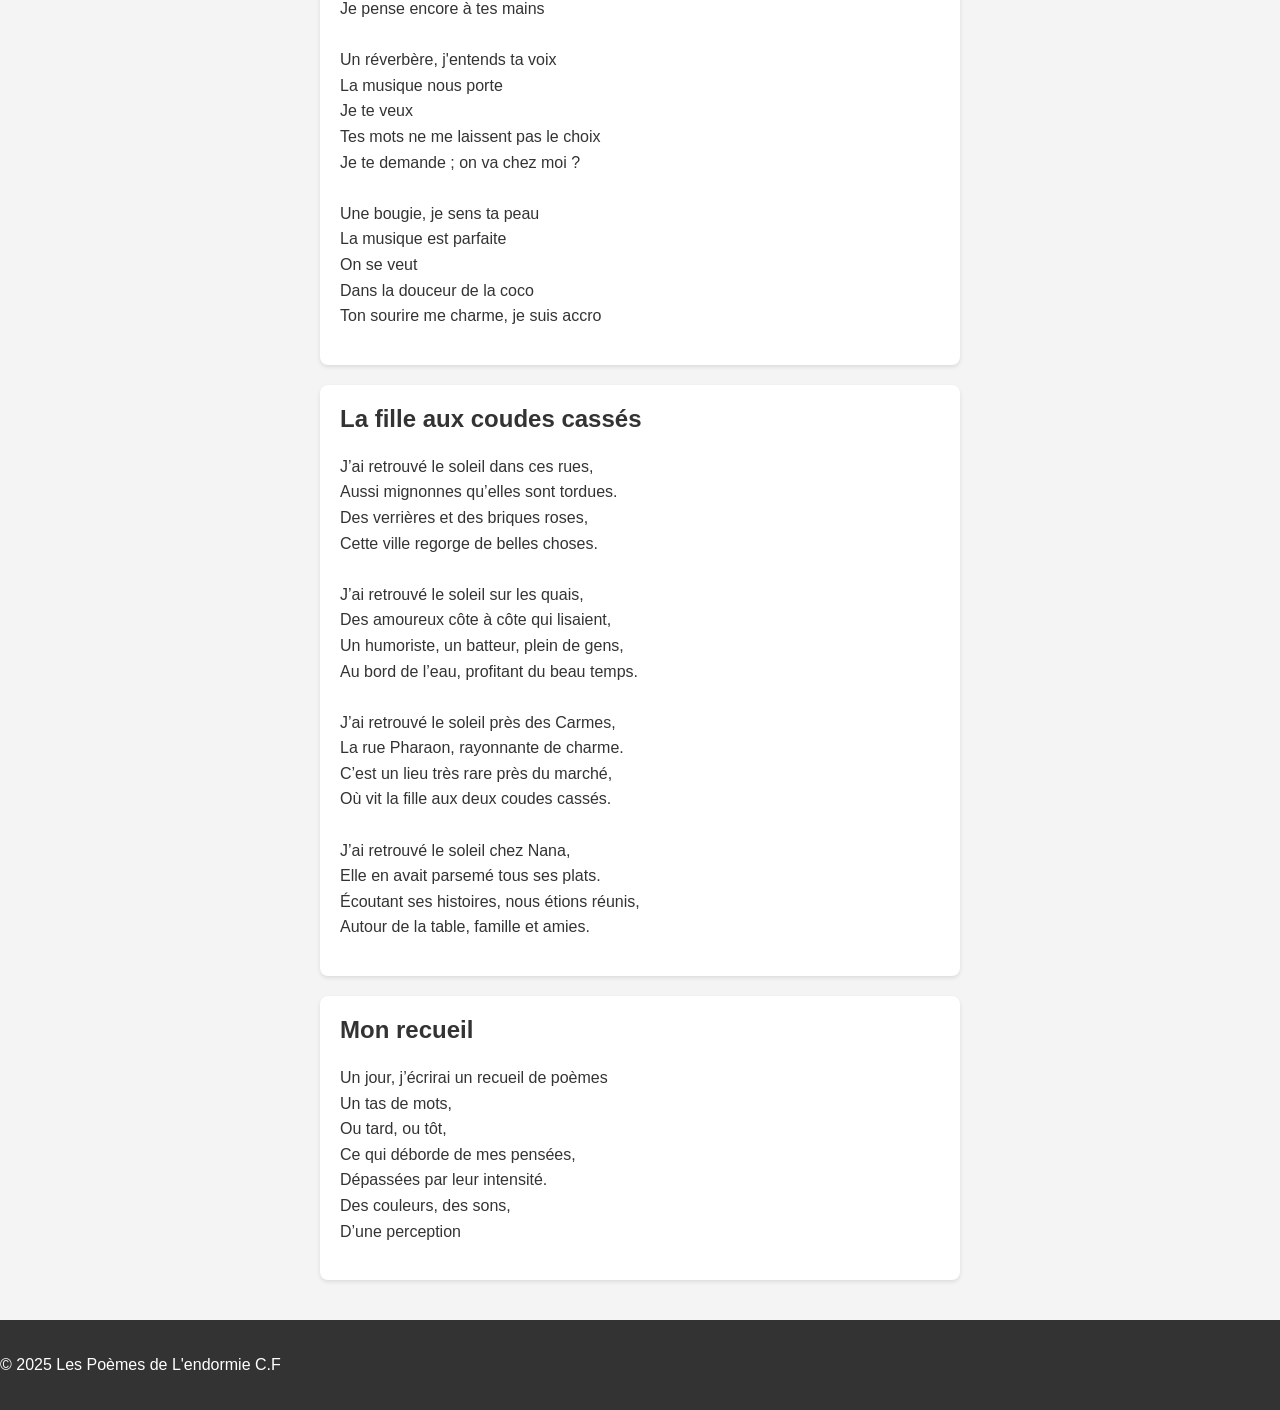
==== commit 491ed4a2: "Update index.html" ====
--- a/docs/index.html
+++ b/docs/index.html
@@ -72,9 +72,9 @@
 		<article>
     <h2>Sur la route d'Ithaque</h2>
     <p>Durant mon trajet de retour vers Ithaque, j’ai échoué sur une île.<br>
-Le sable était chaud, les vagues fraîches, et les grands palmiers fiers d’y être plantés.<br>
+Le sable était chaud, les vagues fraîches et les grands palmiers fiers d’y être plantés.<br>
 Échouée sur la plage, à moitié endormie, j’ai levé les yeux vers le ciel et aperçu la beauté de la vie.<br>
-Un homme me regardait d’en haut.Le soleil formait un halo lumineux derrière sa tête, dessinant le contour de ses boucles.<br>
+Un homme me regardait d’en haut. Le soleil formait un halo lumineux derrière sa tête, dessinant le contour de ses boucles.<br>
 Je me suis attardée sur chaque grain de sable accroché à sa peau et dans ses cheveux.
 J’ai pris le temps de plonger dans ses yeux profonds, de remarquer chaque poil de ses sourcils, sa moustache et sa barbe entourant ses lèvres, qui auraient pu me raconter les légendes de son pays.<br>
 <br>
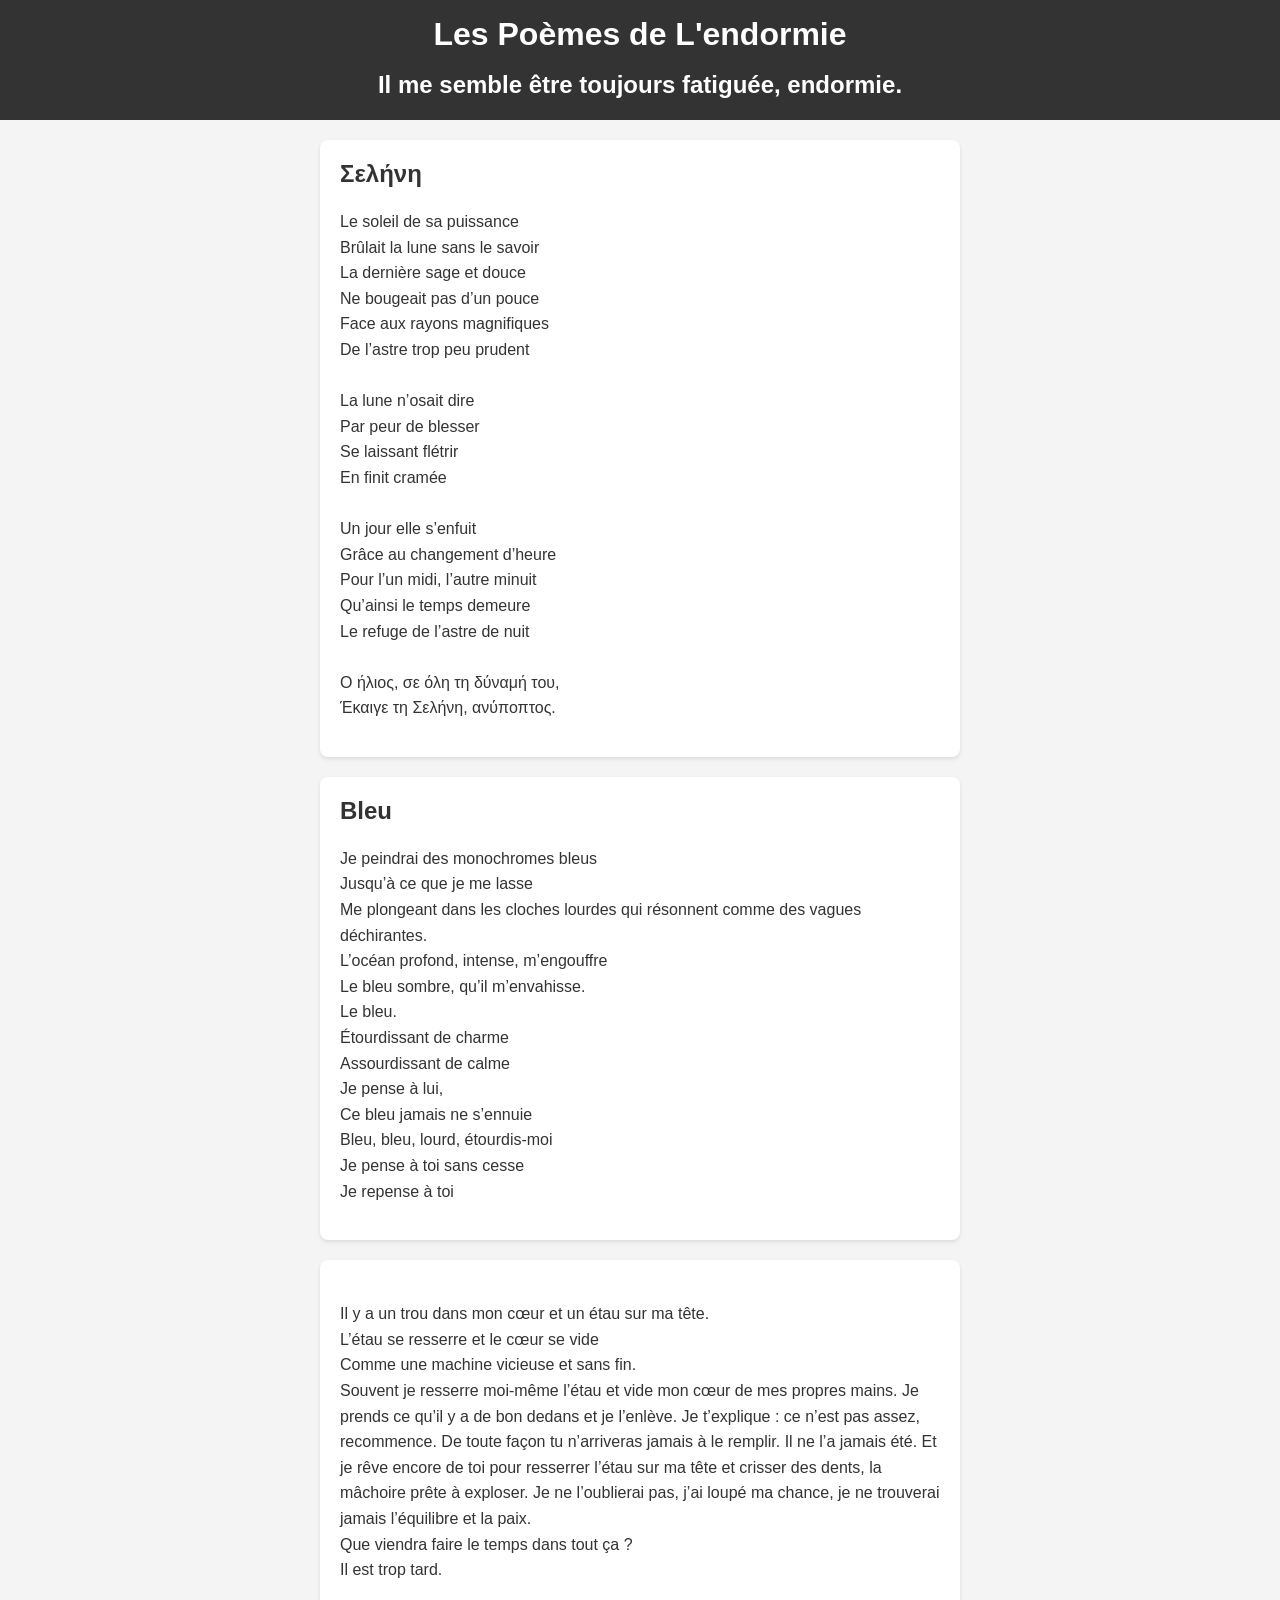
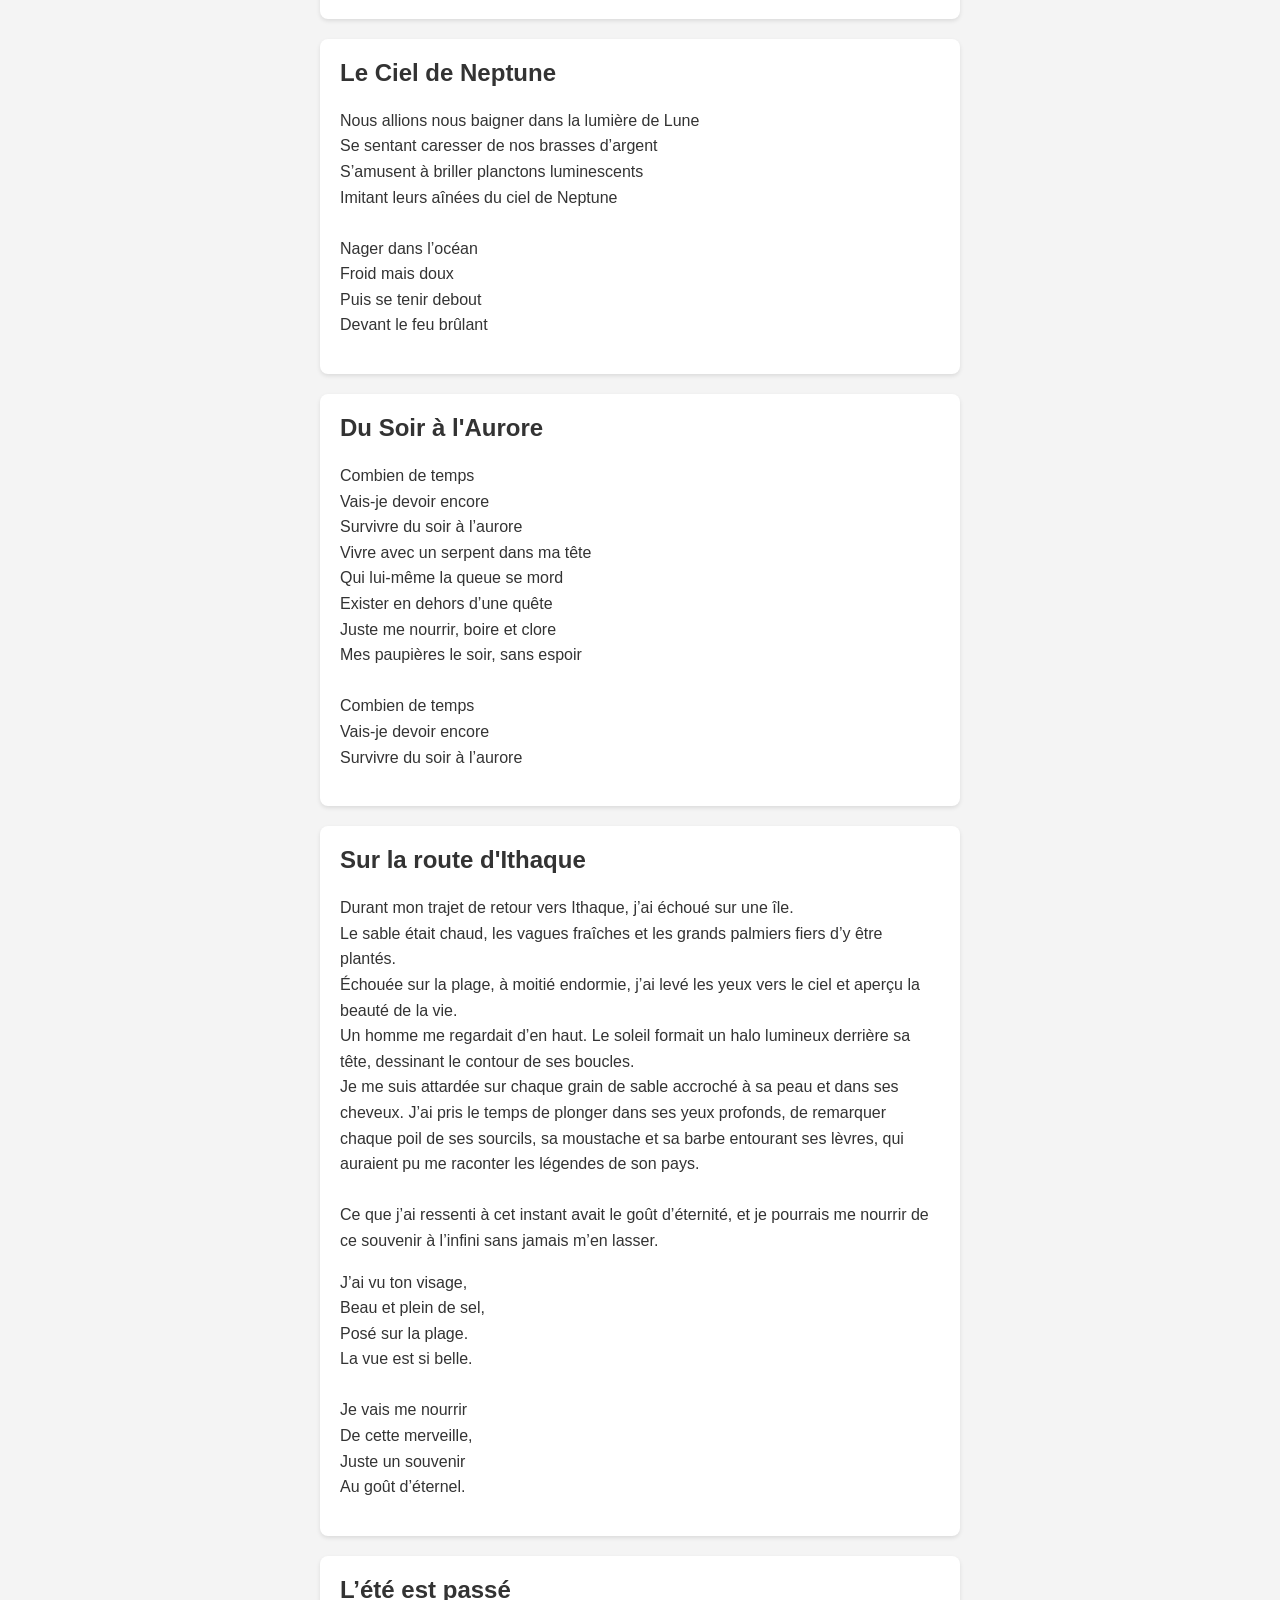
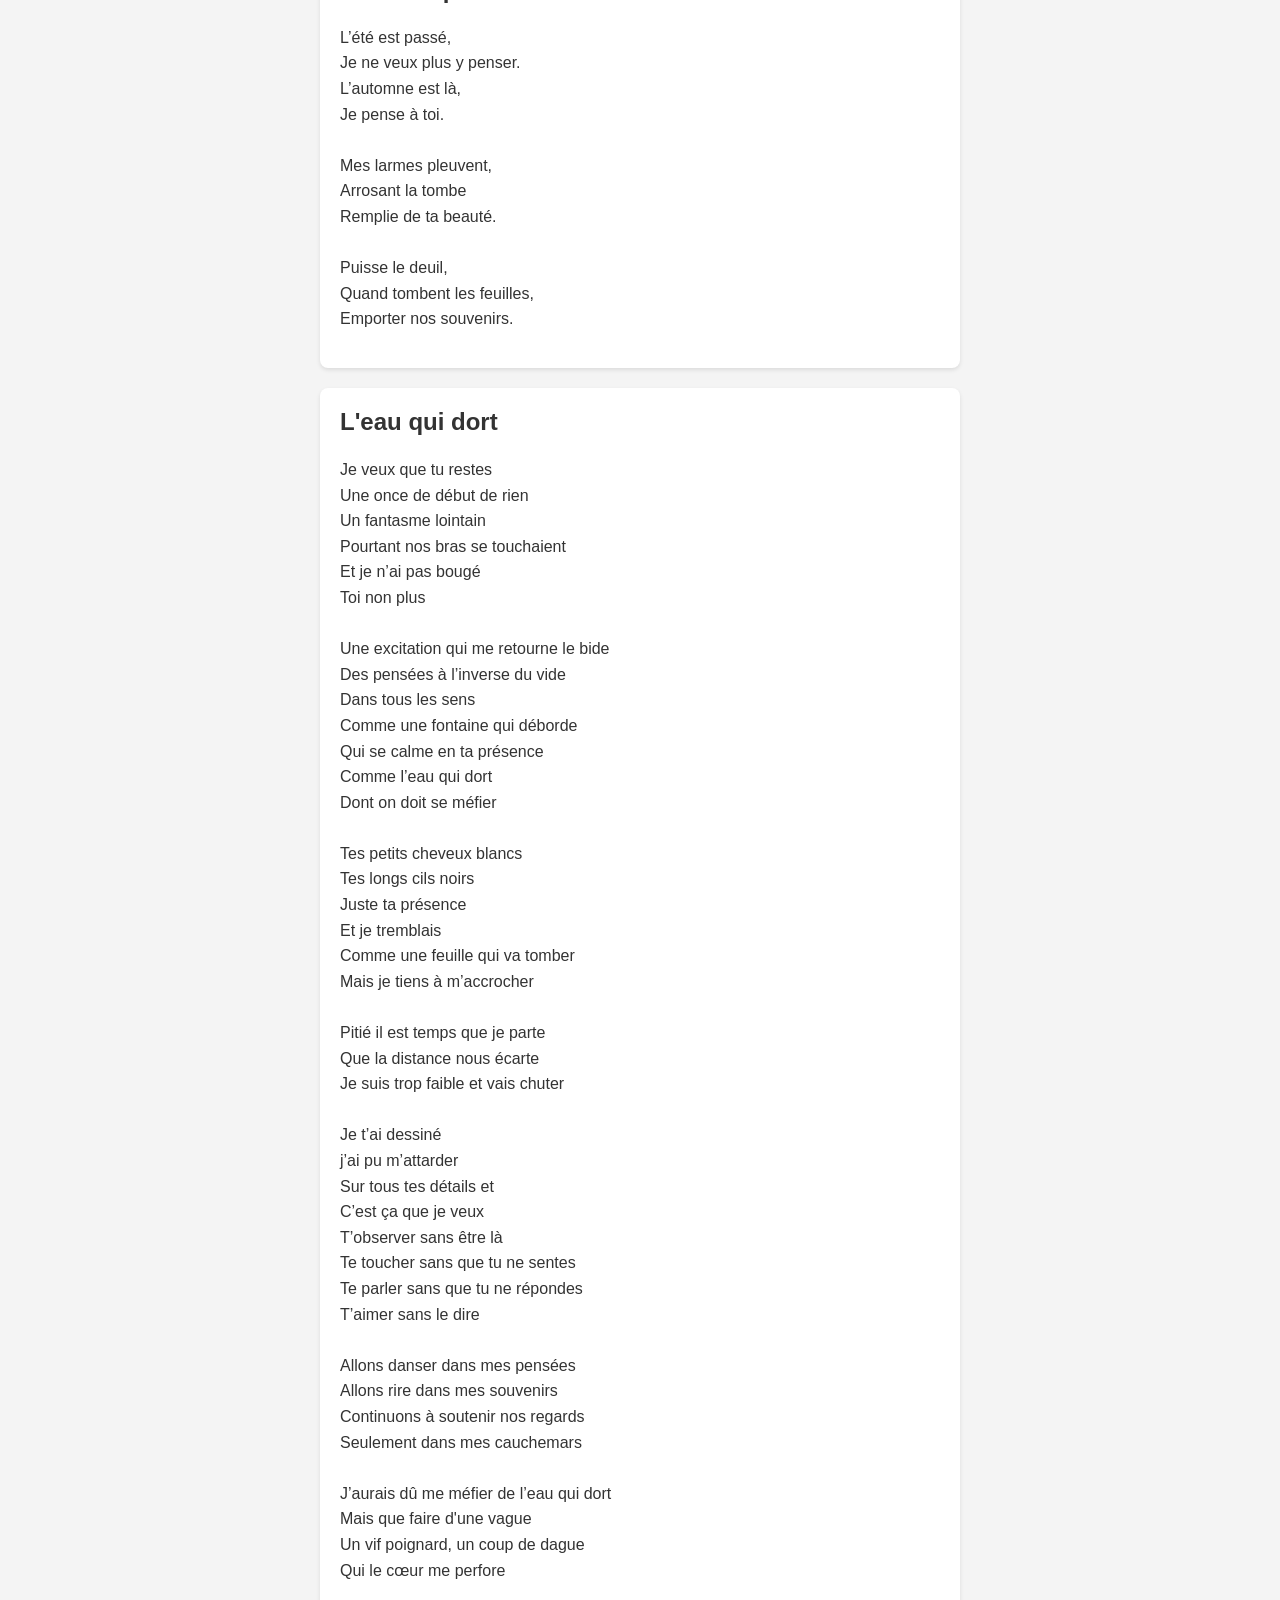
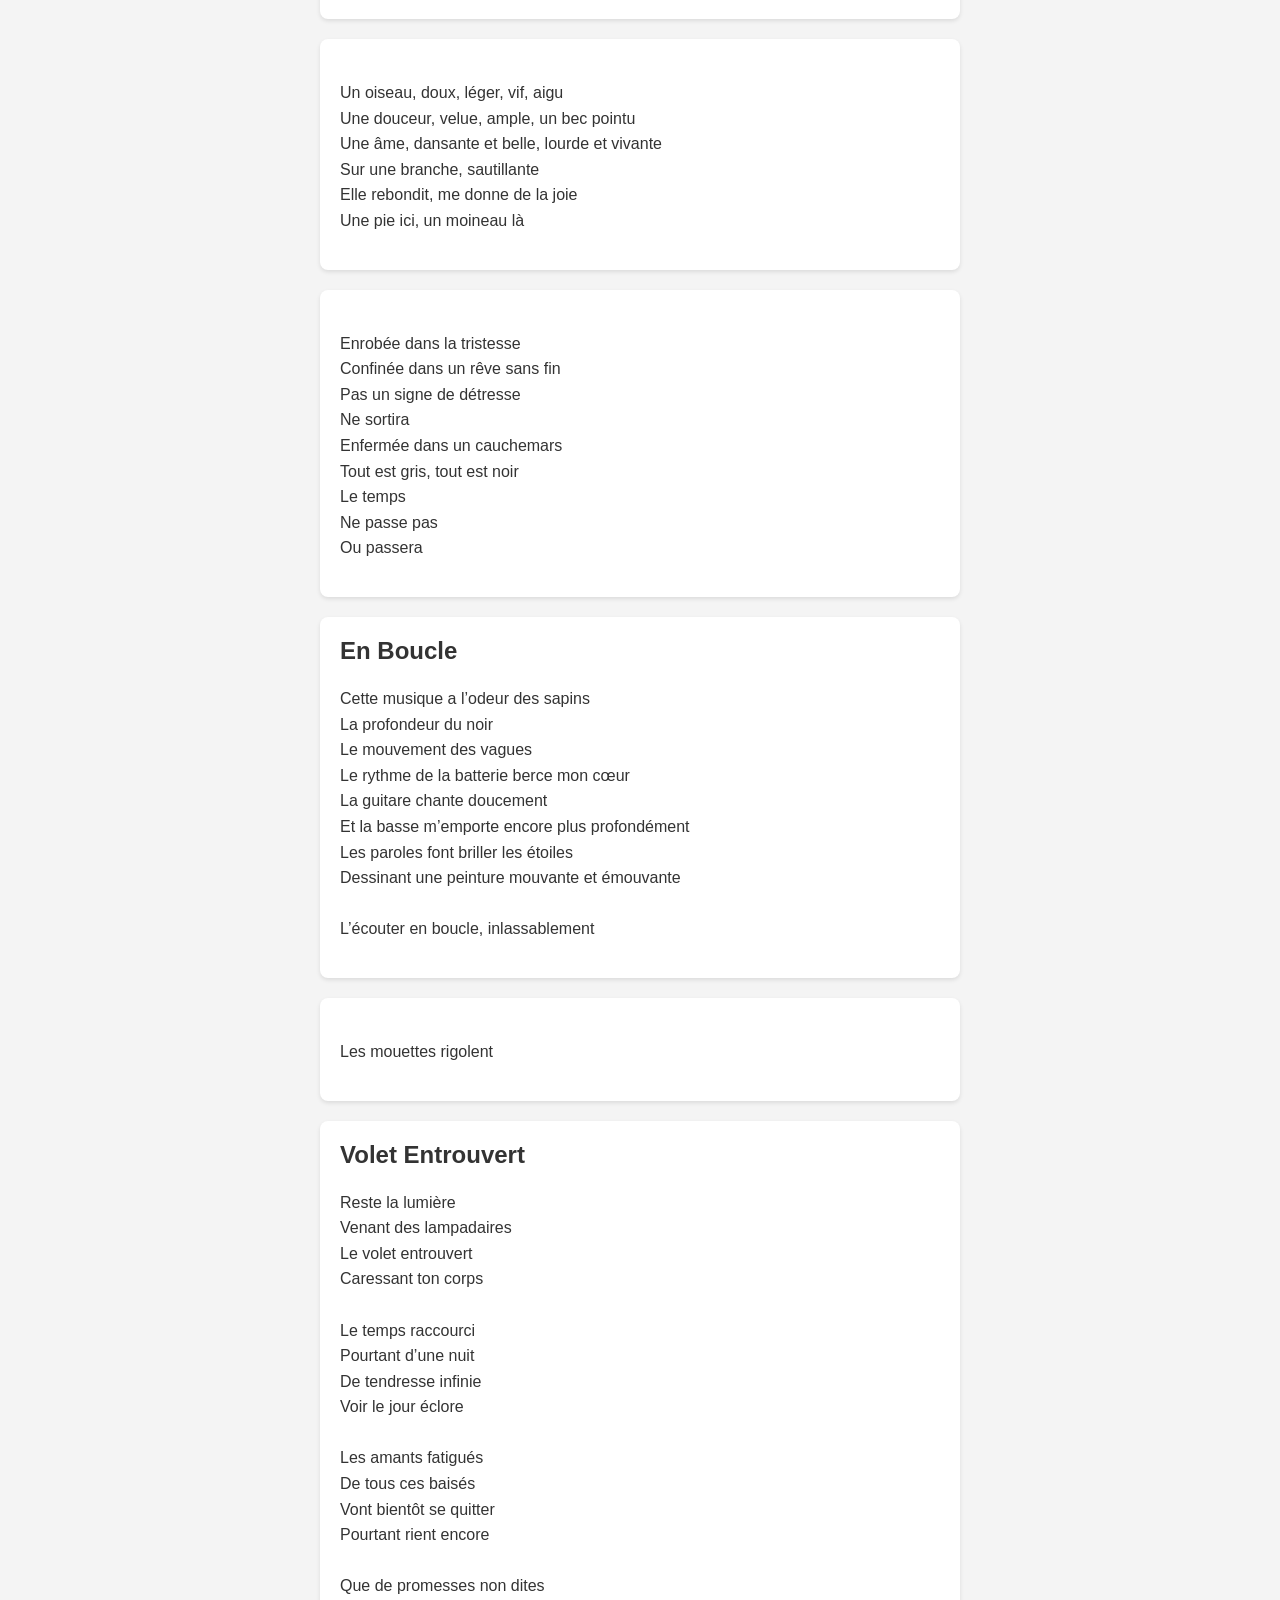
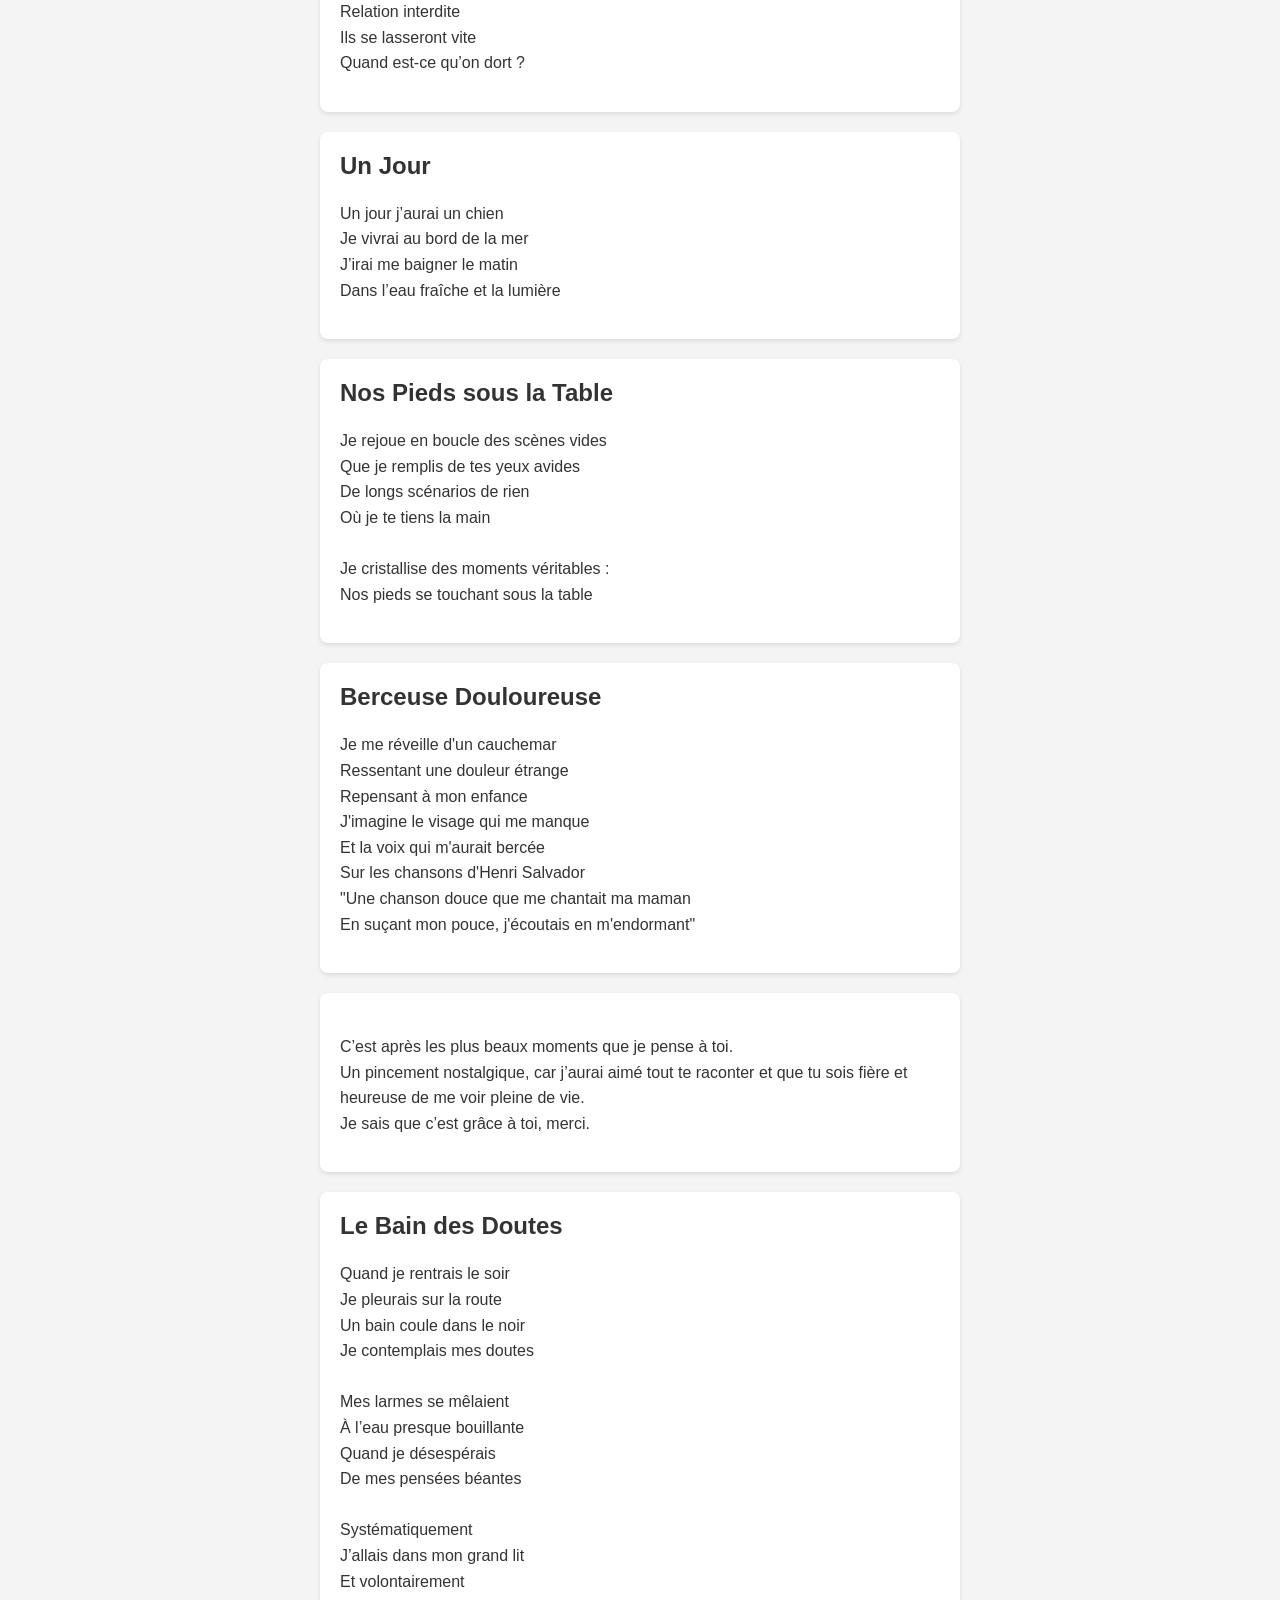
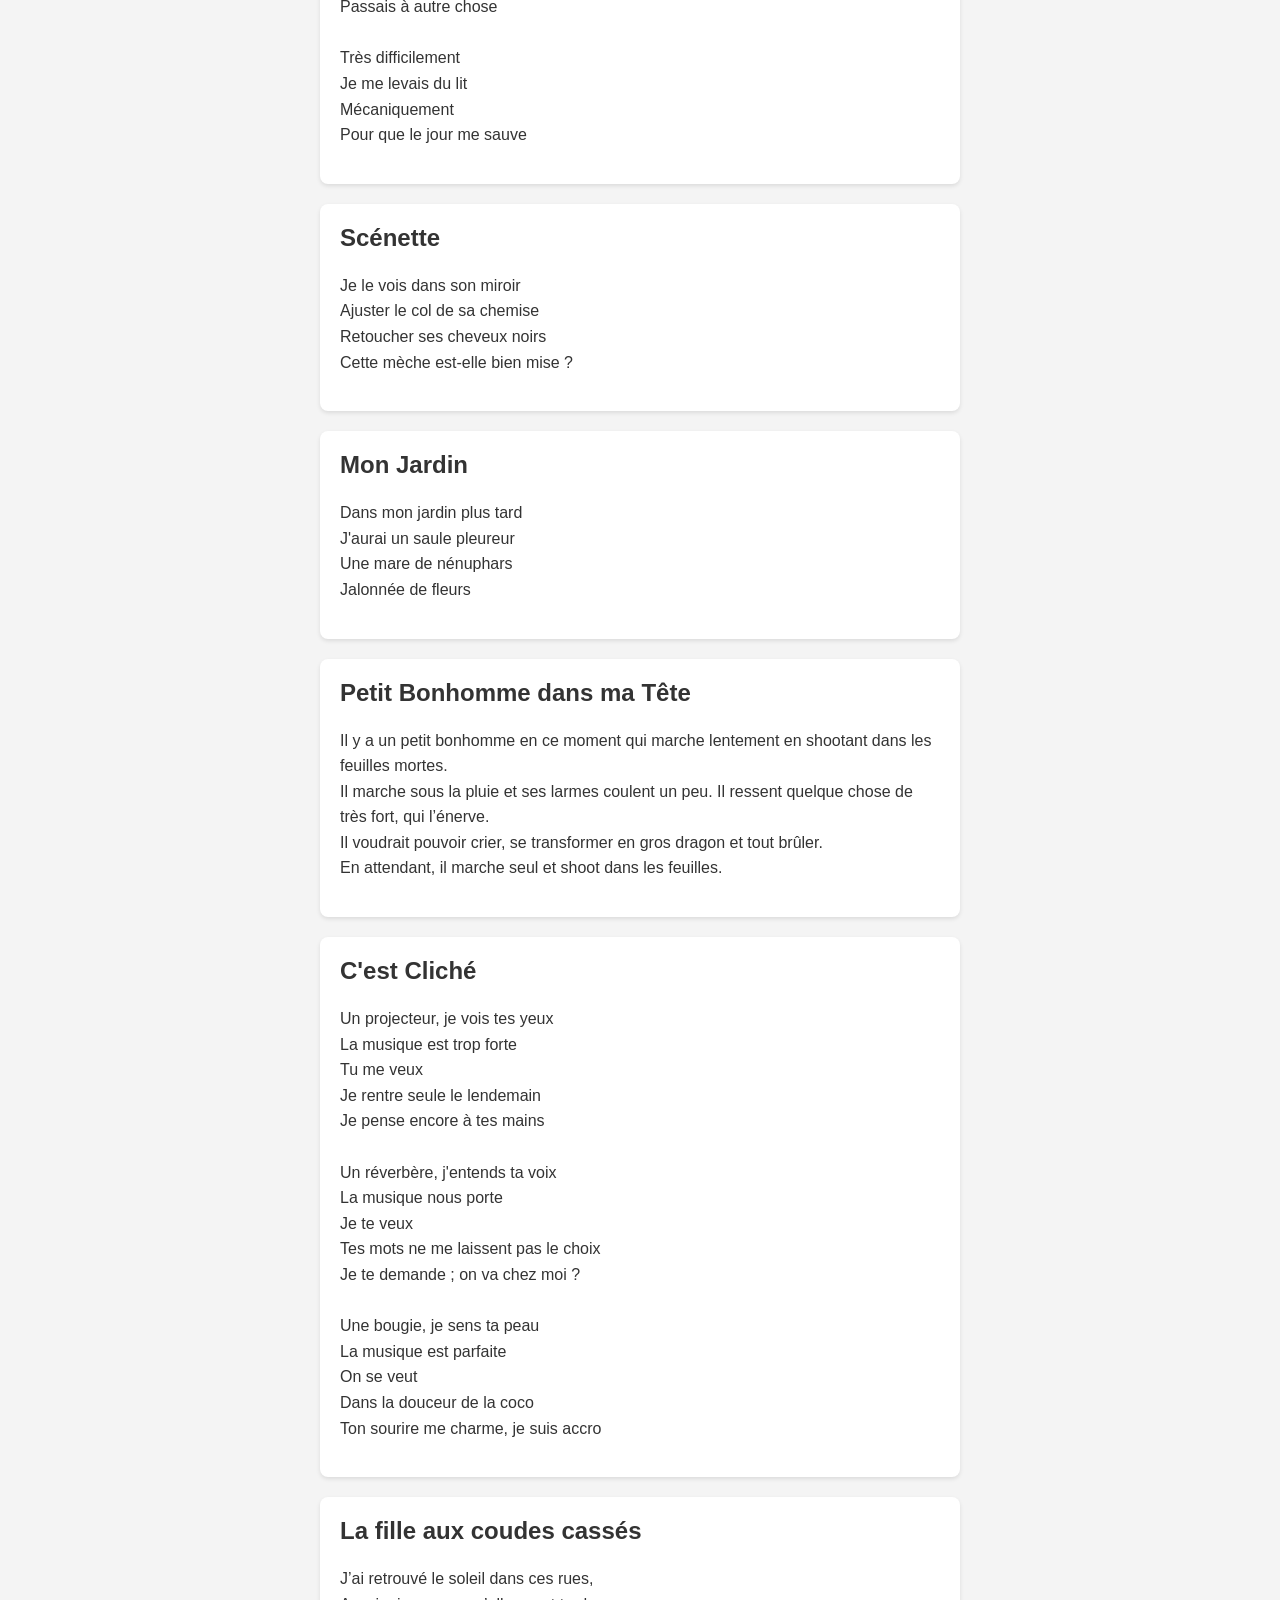
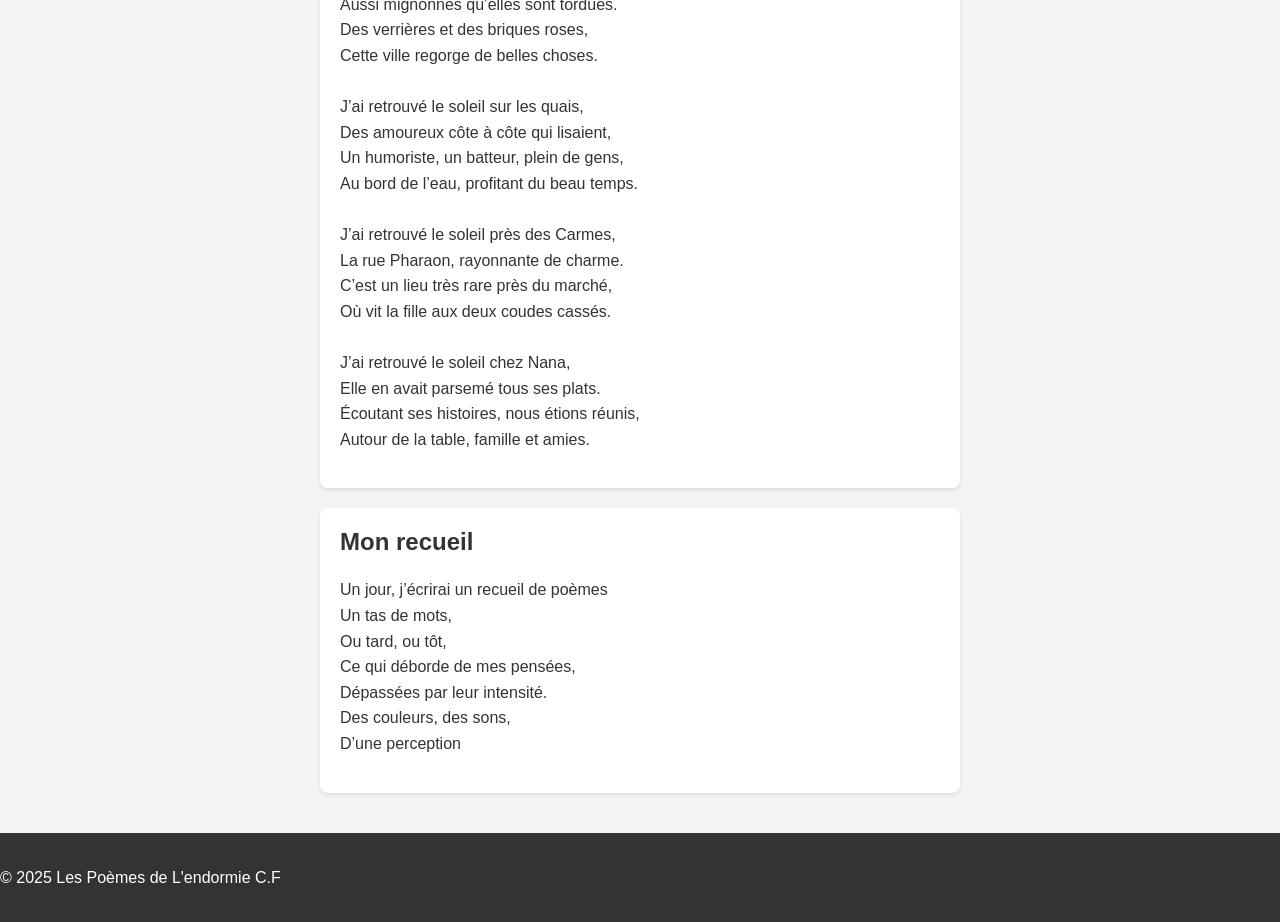
==== commit a5562fa3: "Update index.html" ====
--- a/docs/index.html
+++ b/docs/index.html
@@ -13,6 +13,65 @@
 	<h2>Il me semble être toujours fatiguée, endormie.</h2>
     </header>
     <main>
+
+		<article>
+    <h2>Σελήνη</h2>
+    <p>Le soleil de sa puissance<br>
+Brûlait la lune sans le savoir<br>
+La dernière sage et douce<br>
+Ne bougeait pas d’un pouce<br>
+Face aux rayons magnifiques<br>
+De l’astre trop peu prudent<br>
+    <br>
+La lune n’osait dire<br>
+Par peur de blesser<br>
+Se laissant flétrir<br>
+En finit cramée<br>
+    <br>
+Un jour elle s’enfuit<br>
+Grâce au changement d’heure<br>
+Pour l’un midi, l’autre minuit<br>
+Qu’ainsi le temps demeure<br>
+Le refuge de l’astre de nuit<br>
+    <br>
+Ο ήλιος, σε όλη τη δύναμή του,<br>
+Έκαιγε τη Σελήνη, ανύποπτος.</p>
+</article>
+
+
+<article>
+    <h2> Bleu    </h2>
+    <p>
+
+Je peindrai des monochromes bleus<br>
+Jusqu’à ce que je me lasse    <br>
+Me plongeant dans les cloches lourdes qui résonnent comme des vagues déchirantes.    <br>
+L’océan profond, intense, m’engouffre    <br>
+Le bleu sombre, qu’il m’envahisse.    <br>
+Le bleu.    <br>
+Étourdissant de charme    <br>
+Assourdissant de calme    <br>
+        Je pense à lui,<br>
+Ce bleu jamais ne s’ennuie    <br>
+    Bleu, bleu, lourd, étourdis-moi <br>
+                Je pense à toi sans cesse<br>
+                Je repense à toi<br>
+    </p>
+</article>
+
+		<article>
+    <h2> </h2>
+    <p>
+
+Il y a un trou dans mon cœur et un étau sur ma tête.<br>
+L’étau se resserre et le cœur se vide<br>
+Comme une machine vicieuse et sans fin.<br>
+Souvent je resserre moi-même l’étau et vide mon cœur de mes propres mains. Je prends ce qu’il y a de bon dedans et je l’enlève. Je t’explique : ce n’est pas assez, recommence. De toute façon tu n’arriveras jamais à le remplir. Il ne l’a jamais été. Et je rêve encore de toi pour resserrer l’étau sur ma tête et crisser des dents, la mâchoire prête à exploser. Je ne l’oublierai pas, j’ai loupé ma chance, je ne trouverai jamais l’équilibre et la paix.<br> 
+		Que viendra faire le temps dans tout ça ? <br>
+		Il est trop tard.<br>
+    </p>
+</article>
+		
 	    
         <article>
             <h2>Le Ciel de Neptune	</h2>
@@ -45,29 +104,7 @@
 Survivre du soir à l’aurore</p>
         </article>
 
-		<article>
-    <h2>Σελήνη</h2>
-    <p>Le soleil de sa puissance<br>
-Brûlait la lune sans le savoir<br>
-La dernière sage et douce<br>
-Ne bougeait pas d’un pouce<br>
-Face aux rayons magnifiques<br>
-De l’astre trop peu prudent<br>
-    <br>
-La lune n’osait dire<br>
-Par peur de blesser<br>
-Se laissant flétrir<br>
-En finit cramée<br>
-    <br>
-Un jour elle s’enfuit<br>
-Grâce au changement d’heure<br>
-Pour l’un midi, l’autre minuit<br>
-Qu’ainsi le temps demeure<br>
-Le refuge de l’astre de nuit<br>
-    <br>
-Ο ήλιος, σε όλη τη δύναμή του,<br>
-Έκαιγε τη Σελήνη, ανύποπτος.</p>
-</article>
+		
 
 		<article>
     <h2>Sur la route d'Ithaque</h2>
@@ -153,6 +190,19 @@
         </article>
 
 		<article>
+    <h2> </h2>
+    <p>
+
+Un oiseau, doux, léger, vif, aigu<br>
+Une douceur, velue, ample, un bec pointu<br>
+Une âme, dansante et belle, lourde et vivante<br>
+Sur une branche, sautillante<br>
+Elle rebondit, me donne de la joie<br>
+Une pie ici, un moineau là<br>
+    </p>
+</article>
+
+		<article>
             <h2></h2>
             <p>Enrobée dans la tristesse<br>
 Confinée dans un rêve sans fin<br>
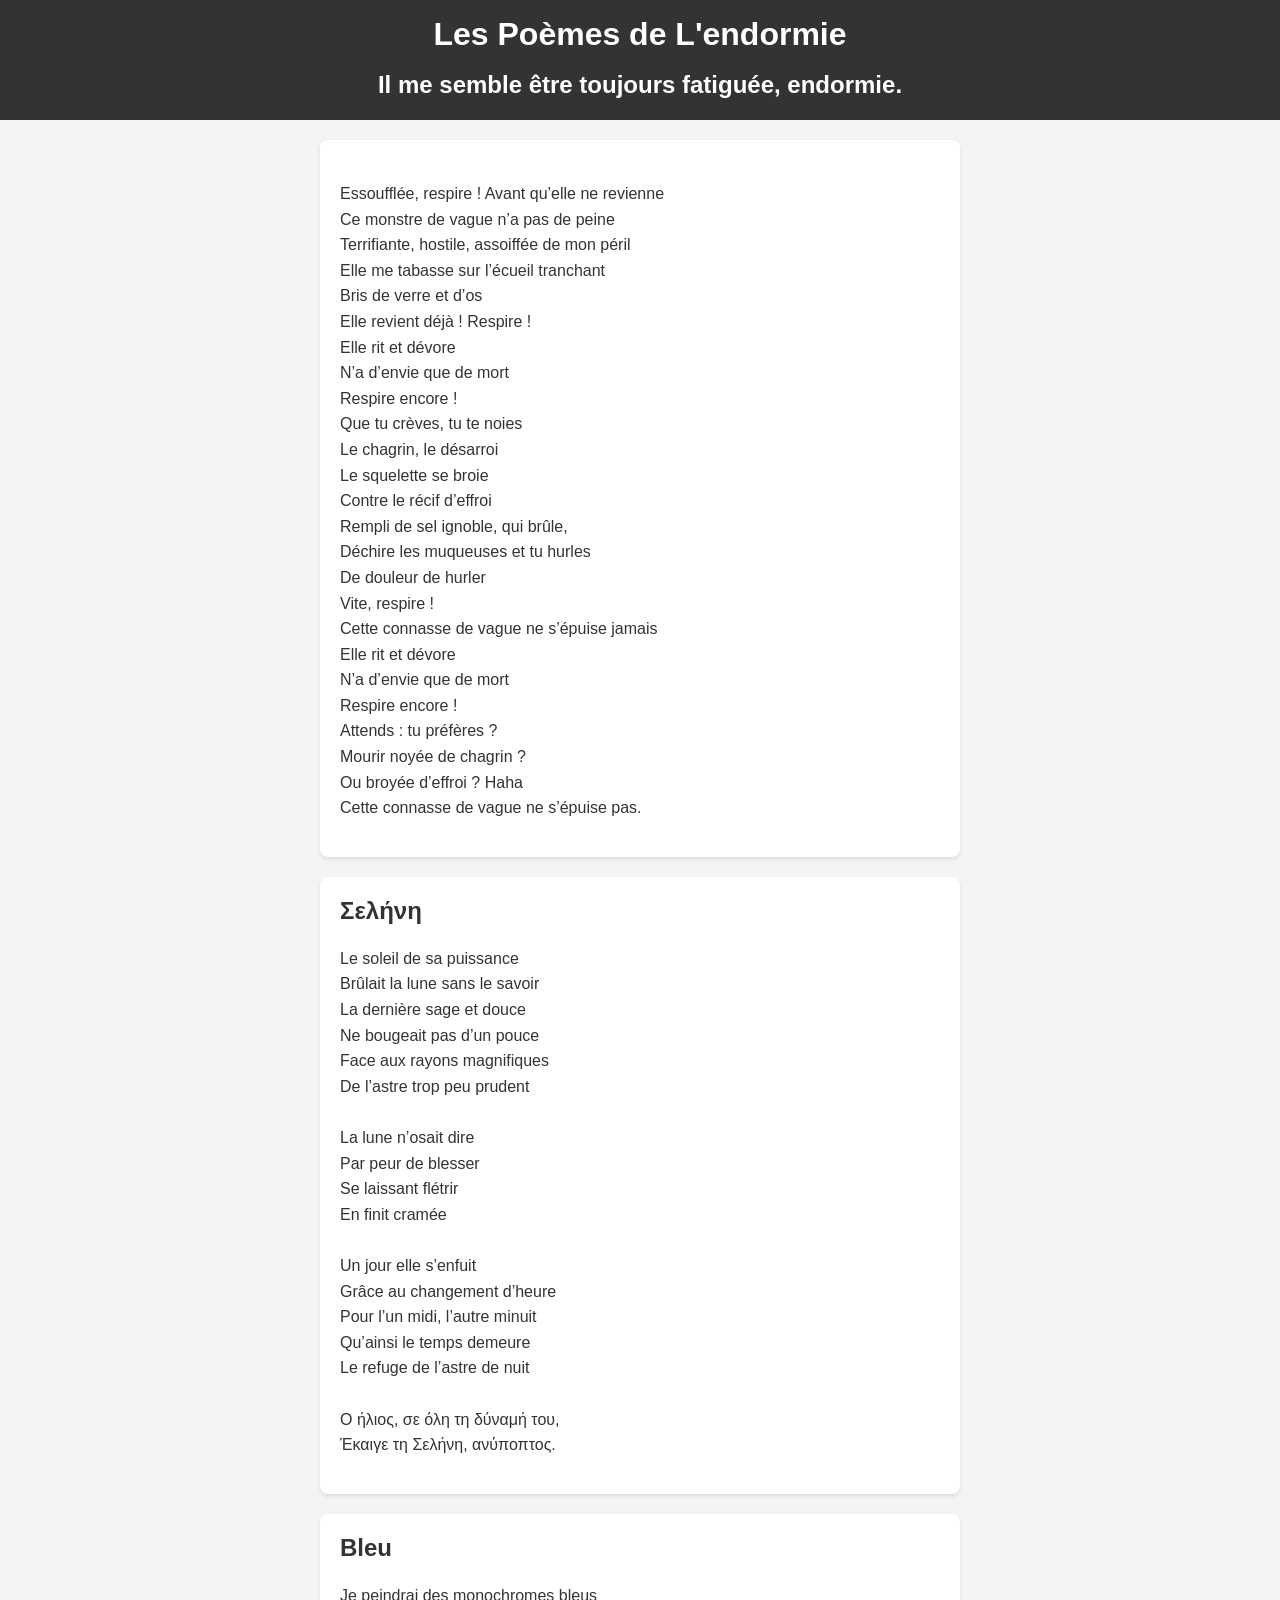
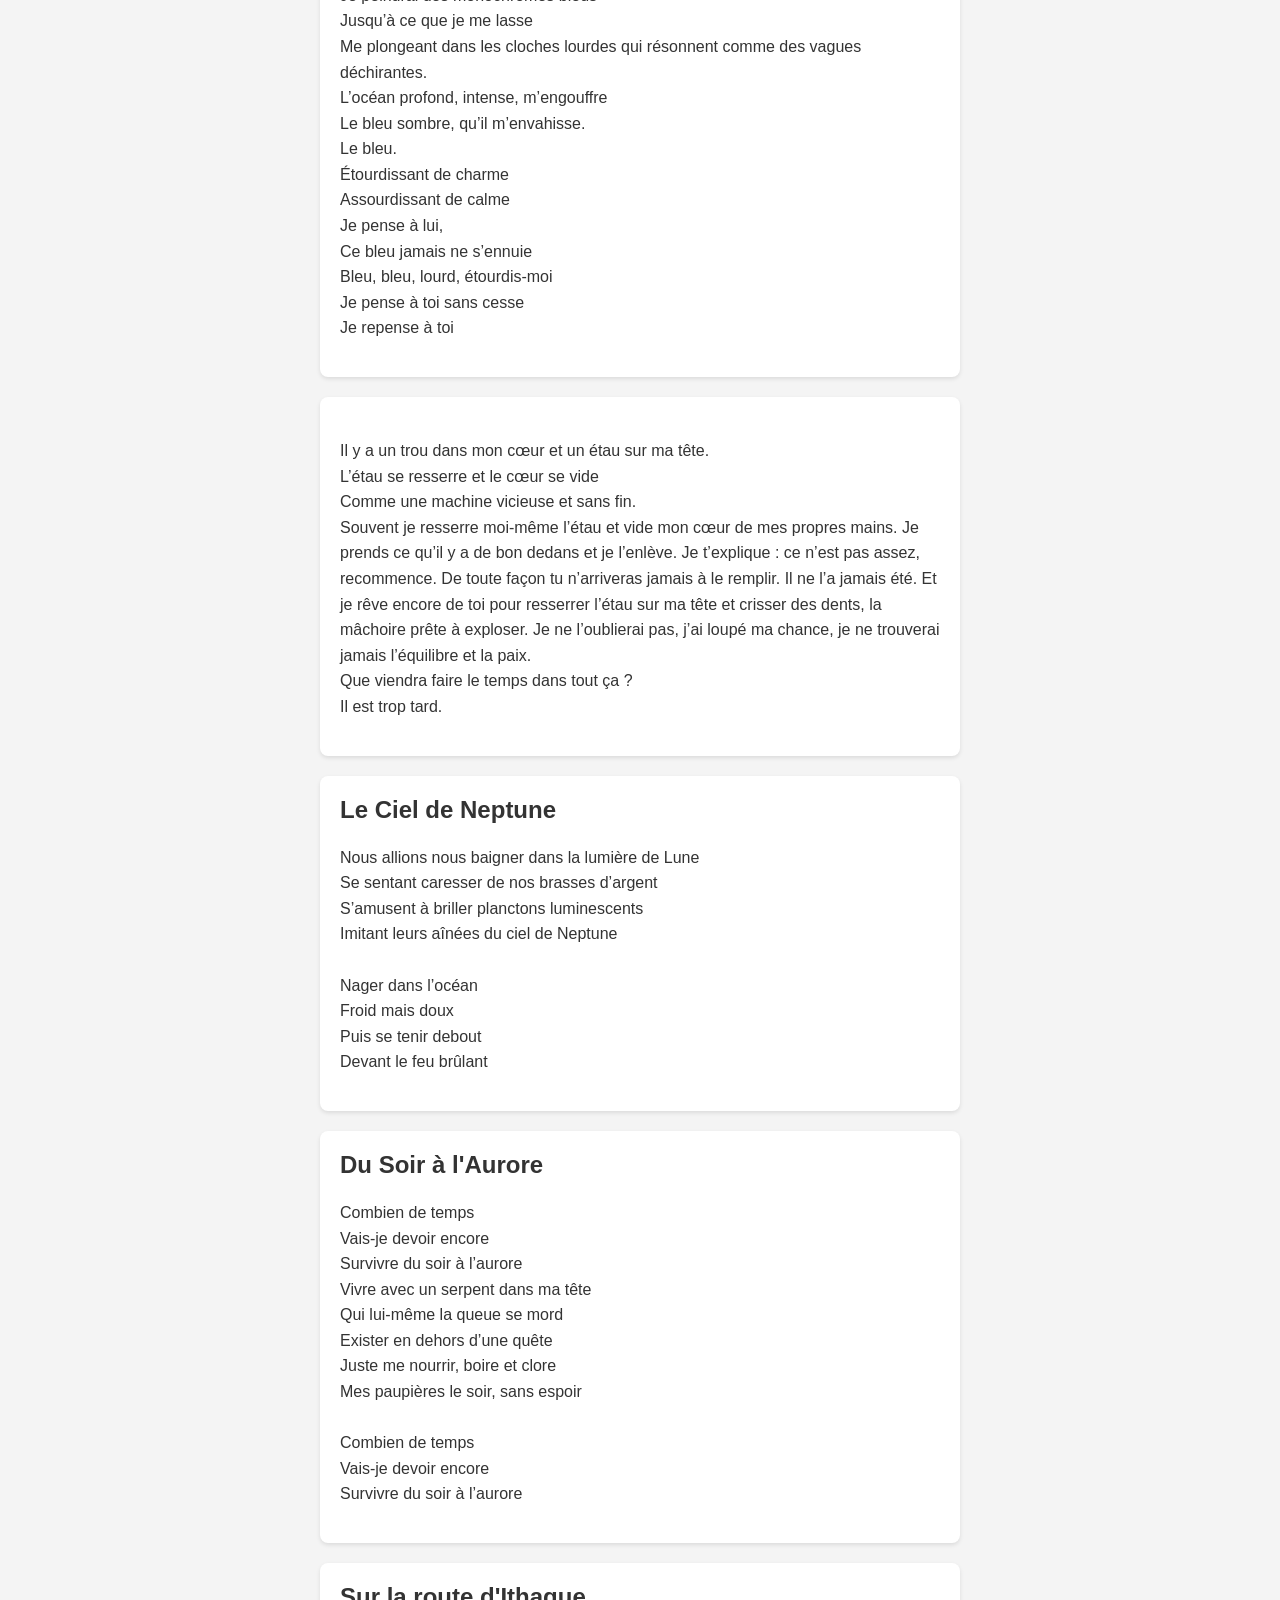
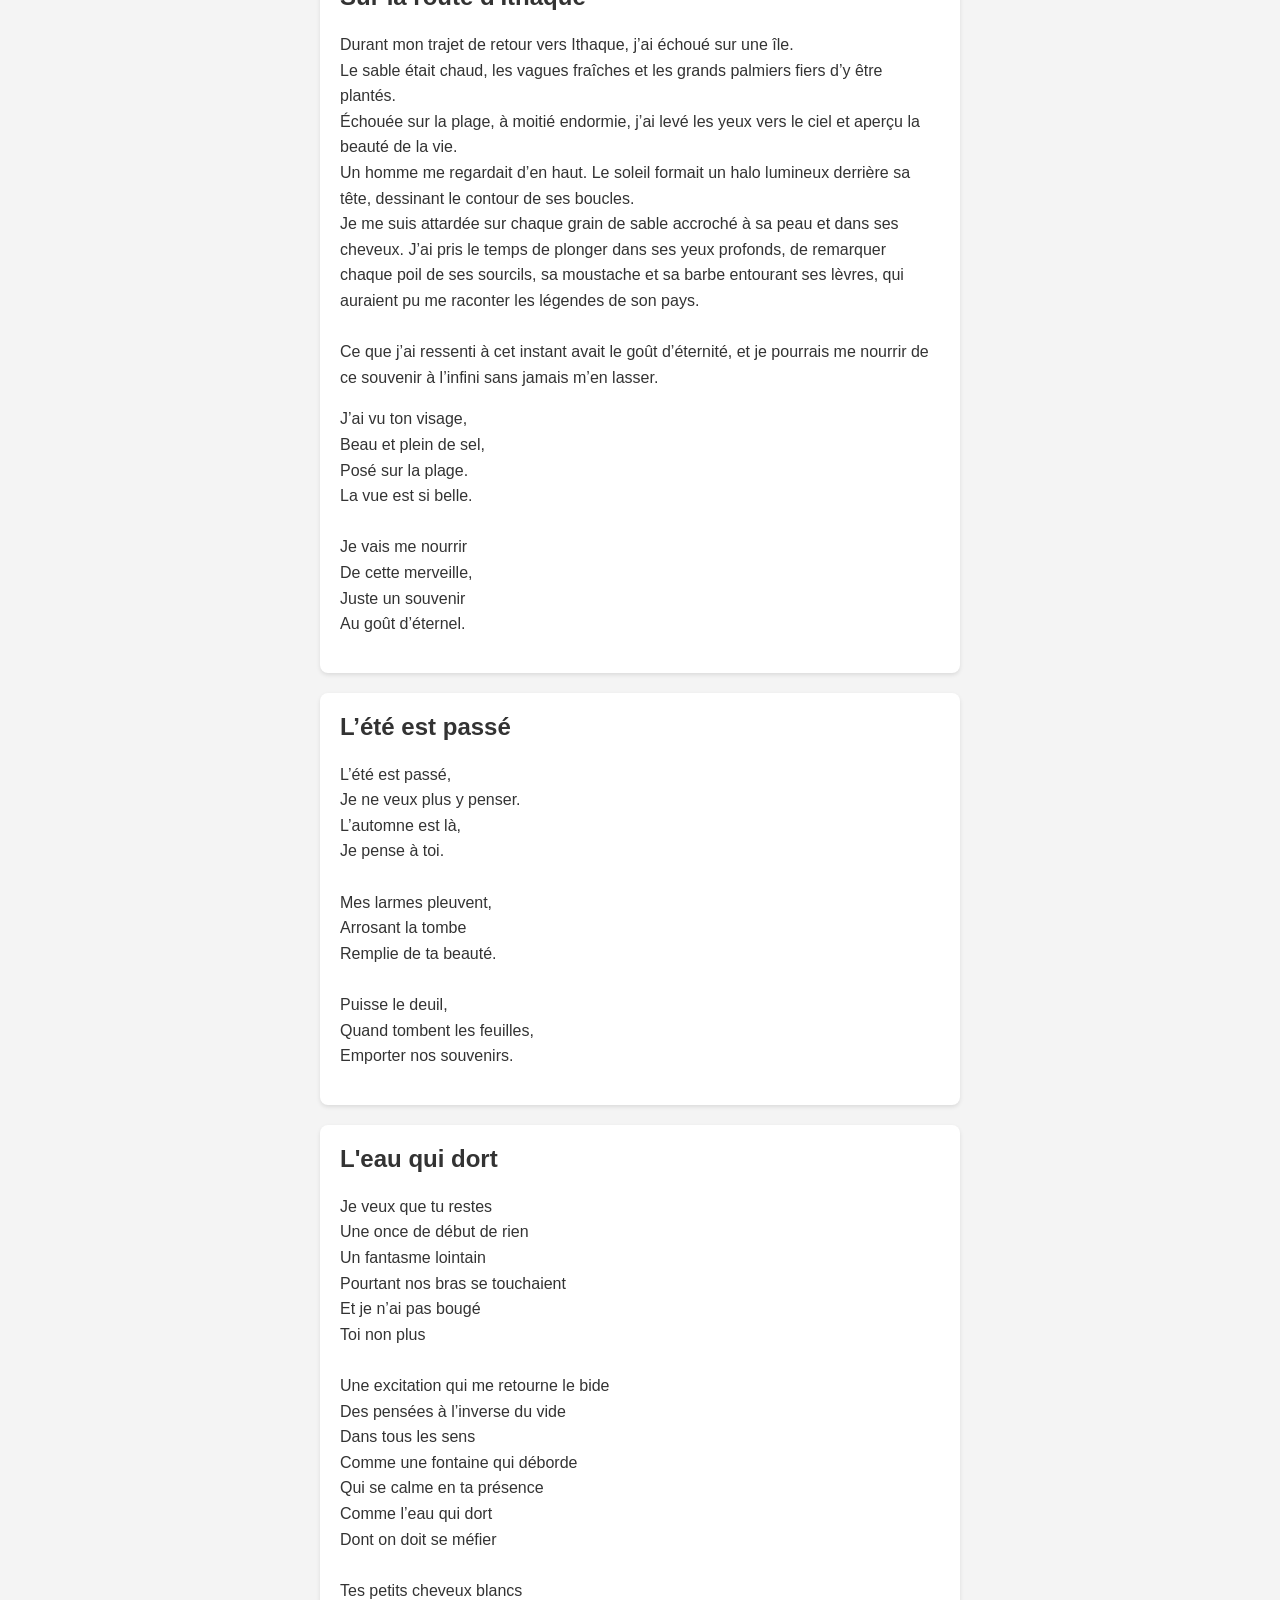
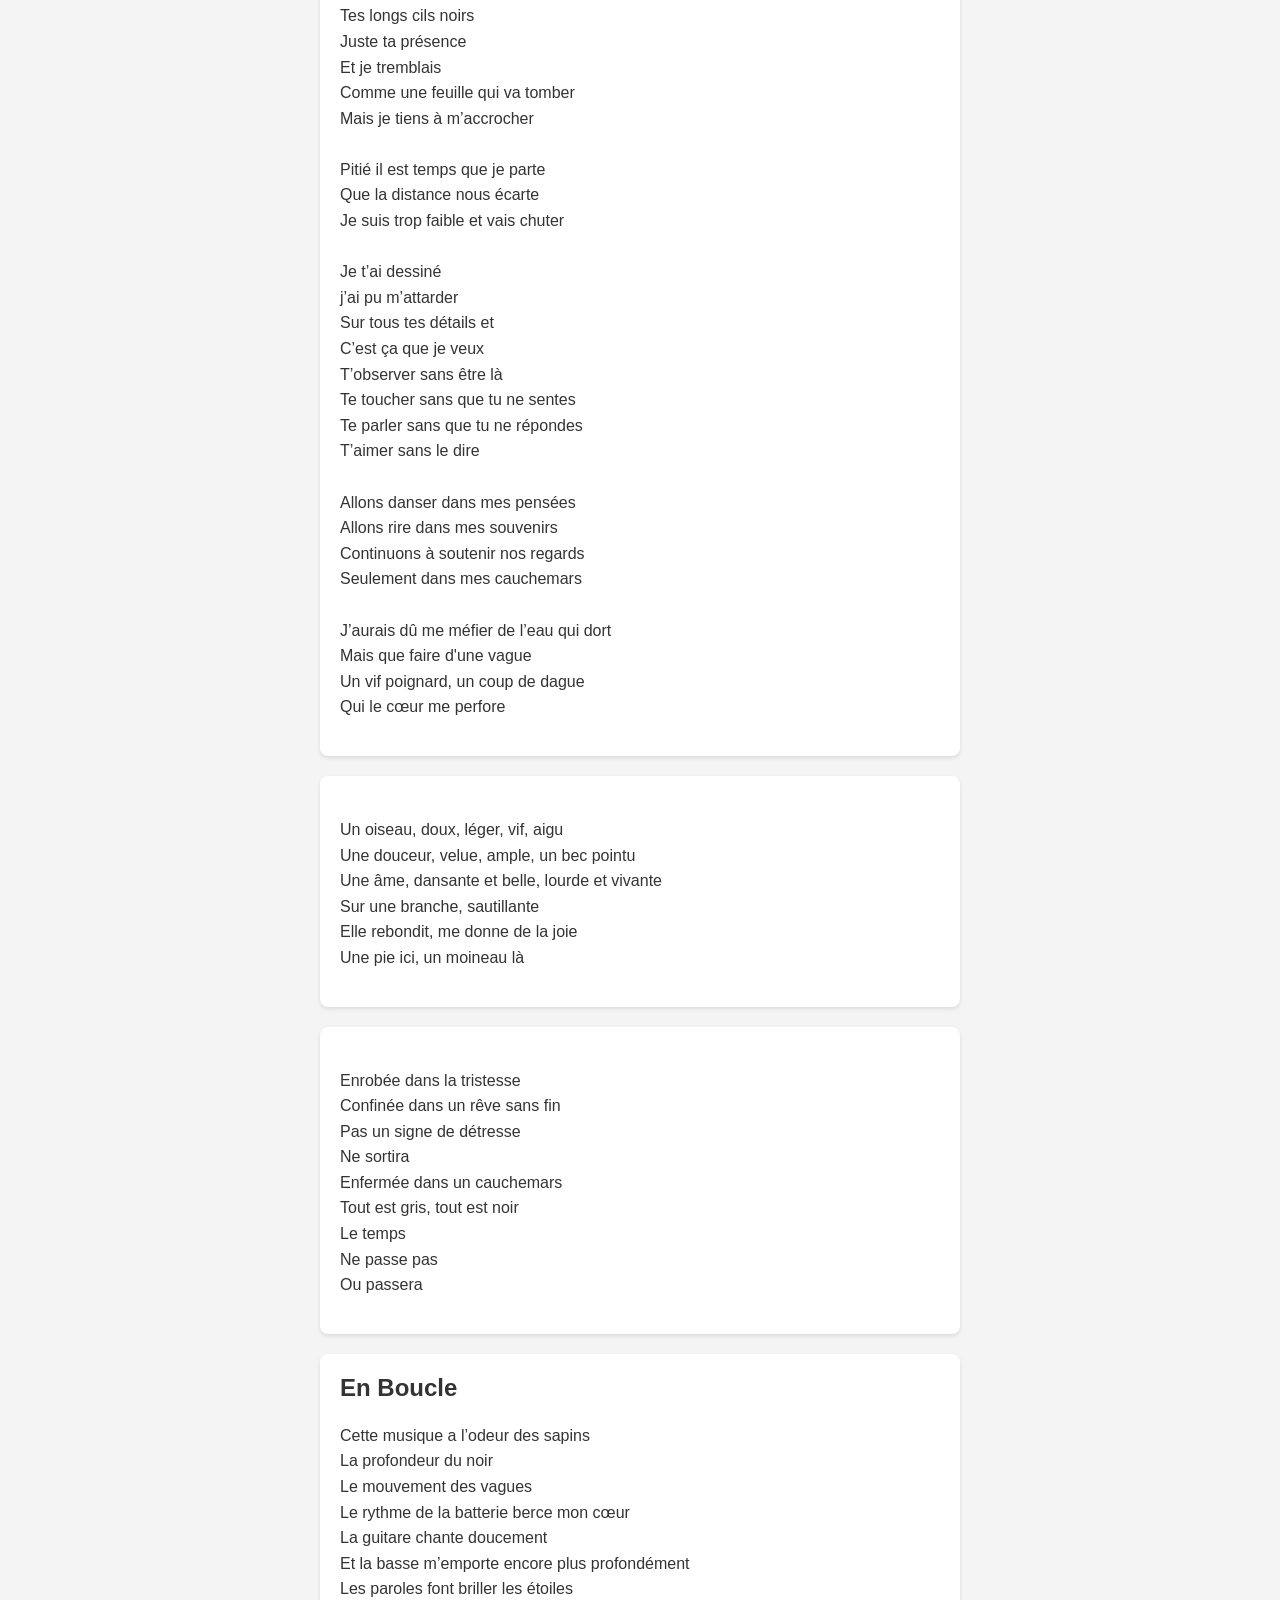
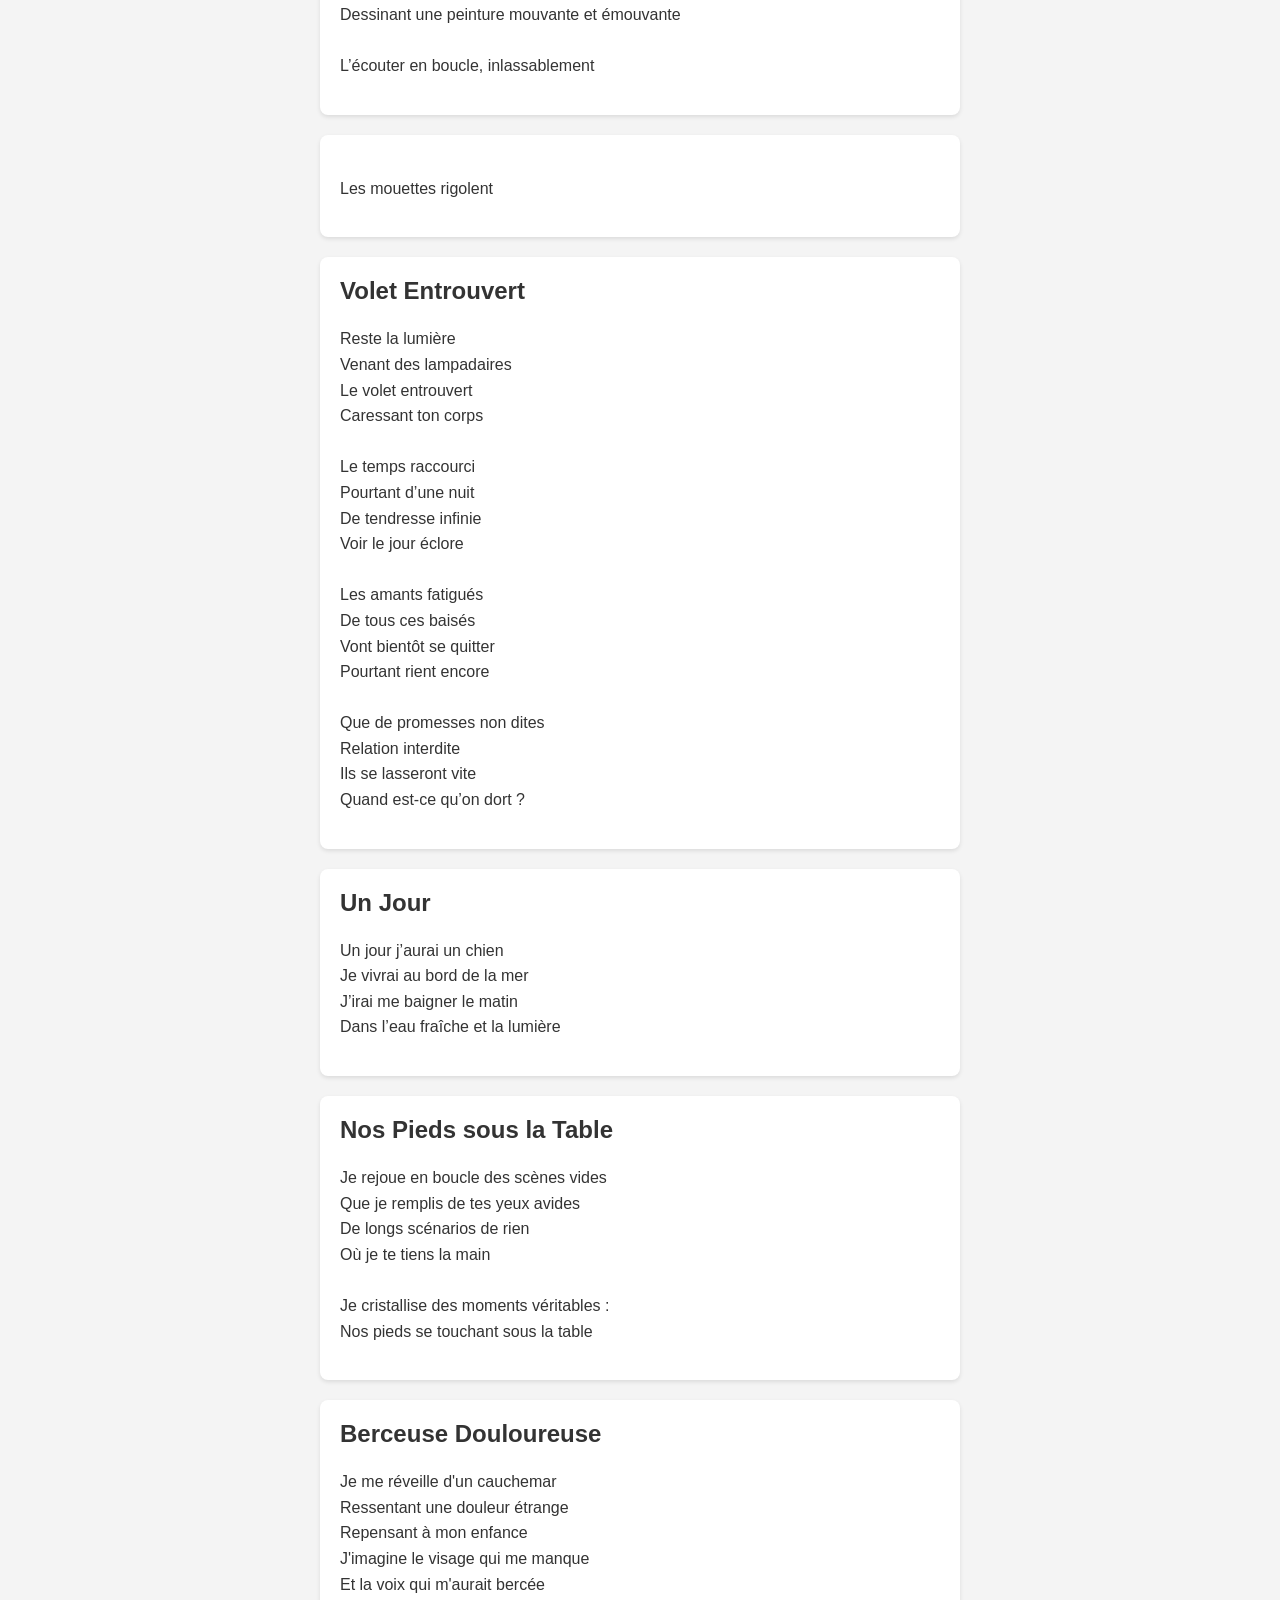
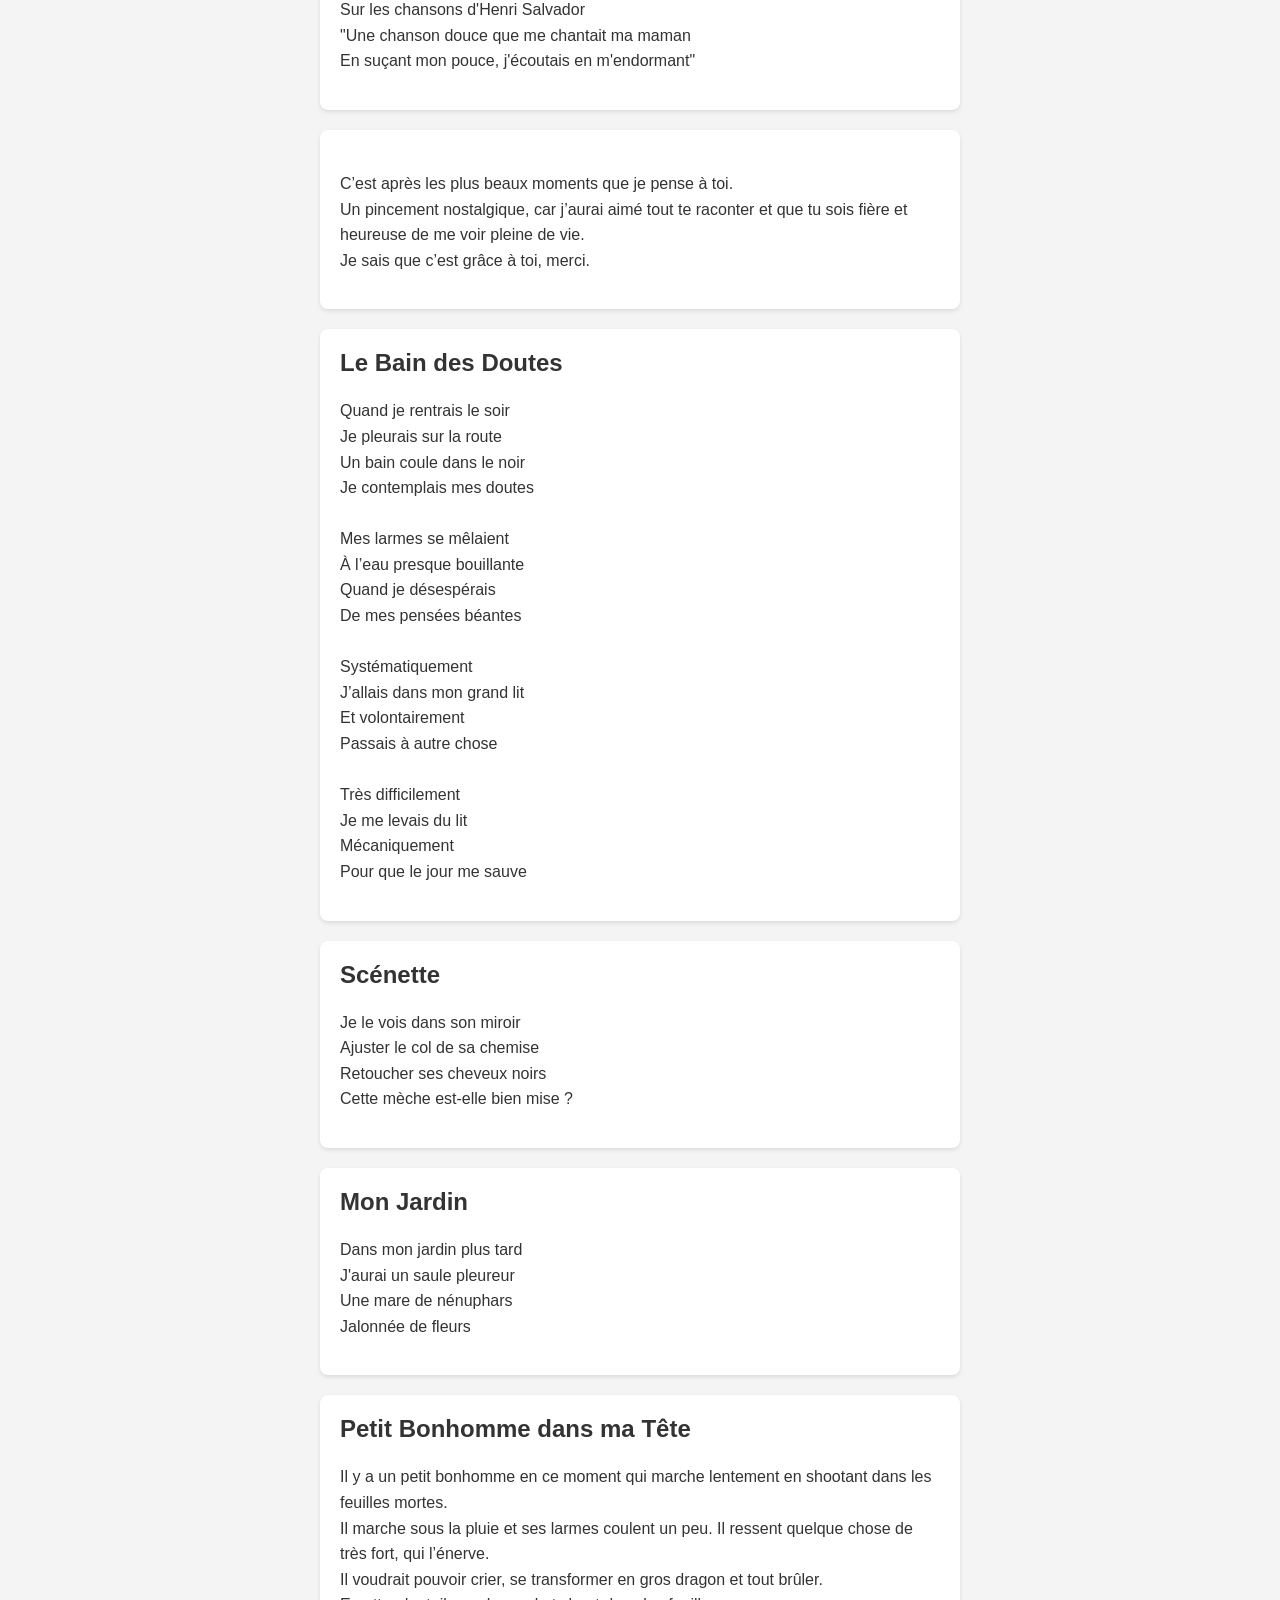
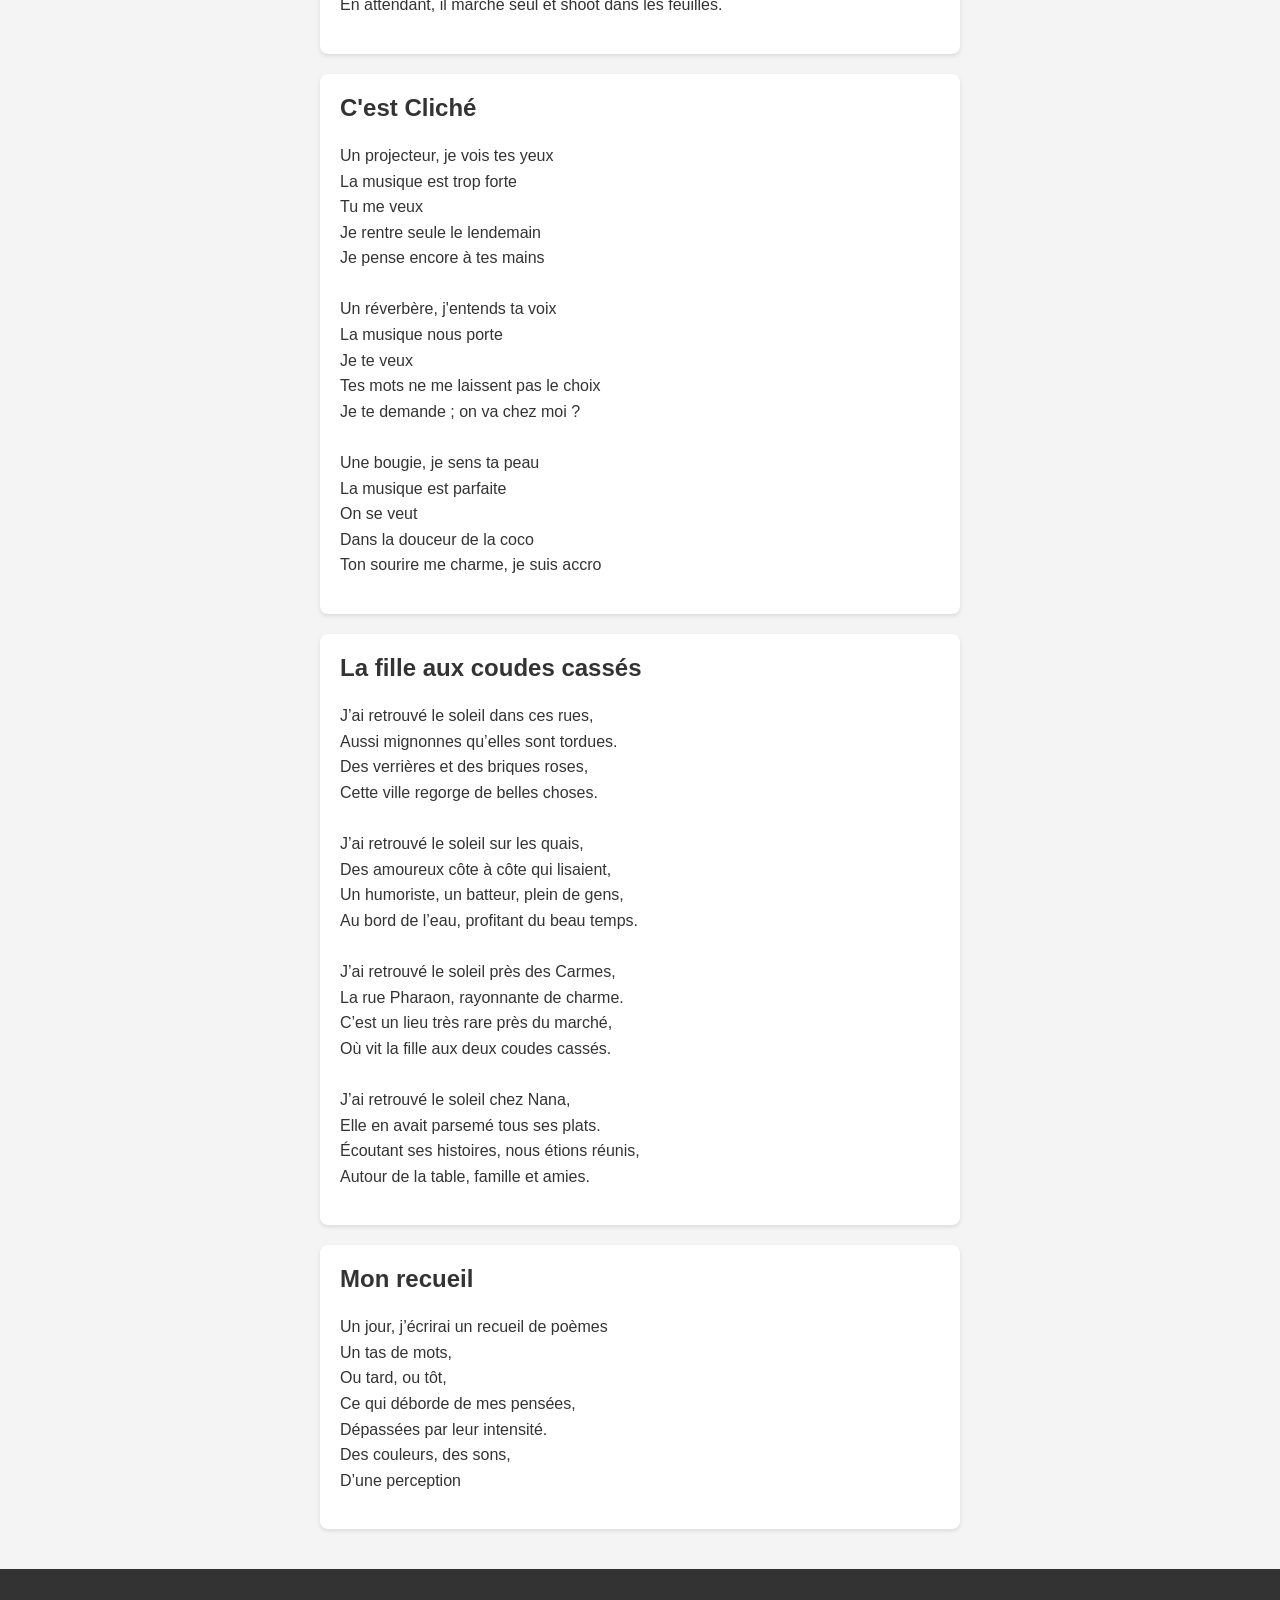
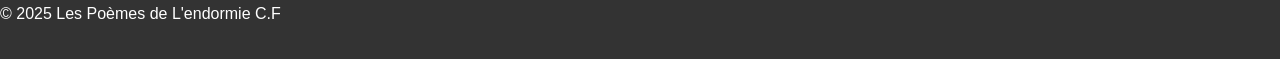
==== commit 3fef8fdf: "Add new article with poem about waves Added a new poem in French about waves and despair." ====
--- a/docs/index.html
+++ b/docs/index.html
@@ -13,6 +13,35 @@
 	<h2>Il me semble être toujours fatiguée, endormie.</h2>
     </header>
     <main>
+
+		<article>
+    <h2></h2>
+			<p>Essoufflée, respire ! Avant qu’elle ne revienne <br>
+Ce monstre de vague n’a pas de peine <br>
+Terrifiante, hostile, assoiffée de mon péril <br>
+Elle me tabasse sur l’écueil tranchant <br>
+Bris de verre et d’os <br>
+Elle revient déjà ! Respire ! <br>
+Elle rit et dévore <br>
+N’a d’envie que de mort <br>
+Respire encore ! <br>
+Que tu crèves, tu te noies <br>
+Le chagrin, le désarroi <br>
+Le squelette se broie <br>
+Contre le récif d’effroi <br>
+Rempli de sel ignoble, qui brûle, <br>
+Déchire les muqueuses et tu hurles <br>
+De douleur de hurler <br>
+Vite, respire ! <br>
+Cette connasse de vague ne s’épuise jamais <br>
+Elle rit et dévore <br>
+N’a d’envie que de mort <br>
+Respire encore ! <br>
+Attends : tu préfères ? <br>
+Mourir noyée de chagrin ? <br>
+Ou broyée d’effroi ? Haha <br>
+Cette connasse de vague ne s’épuise pas.</p>
+			</article>
 
 		<article>
     <h2>Σελήνη</h2>
@@ -37,6 +66,8 @@
 Ο ήλιος, σε όλη τη δύναμή του,<br>
 Έκαιγε τη Σελήνη, ανύποπτος.</p>
 </article>
+
+		
 
 
 <article>
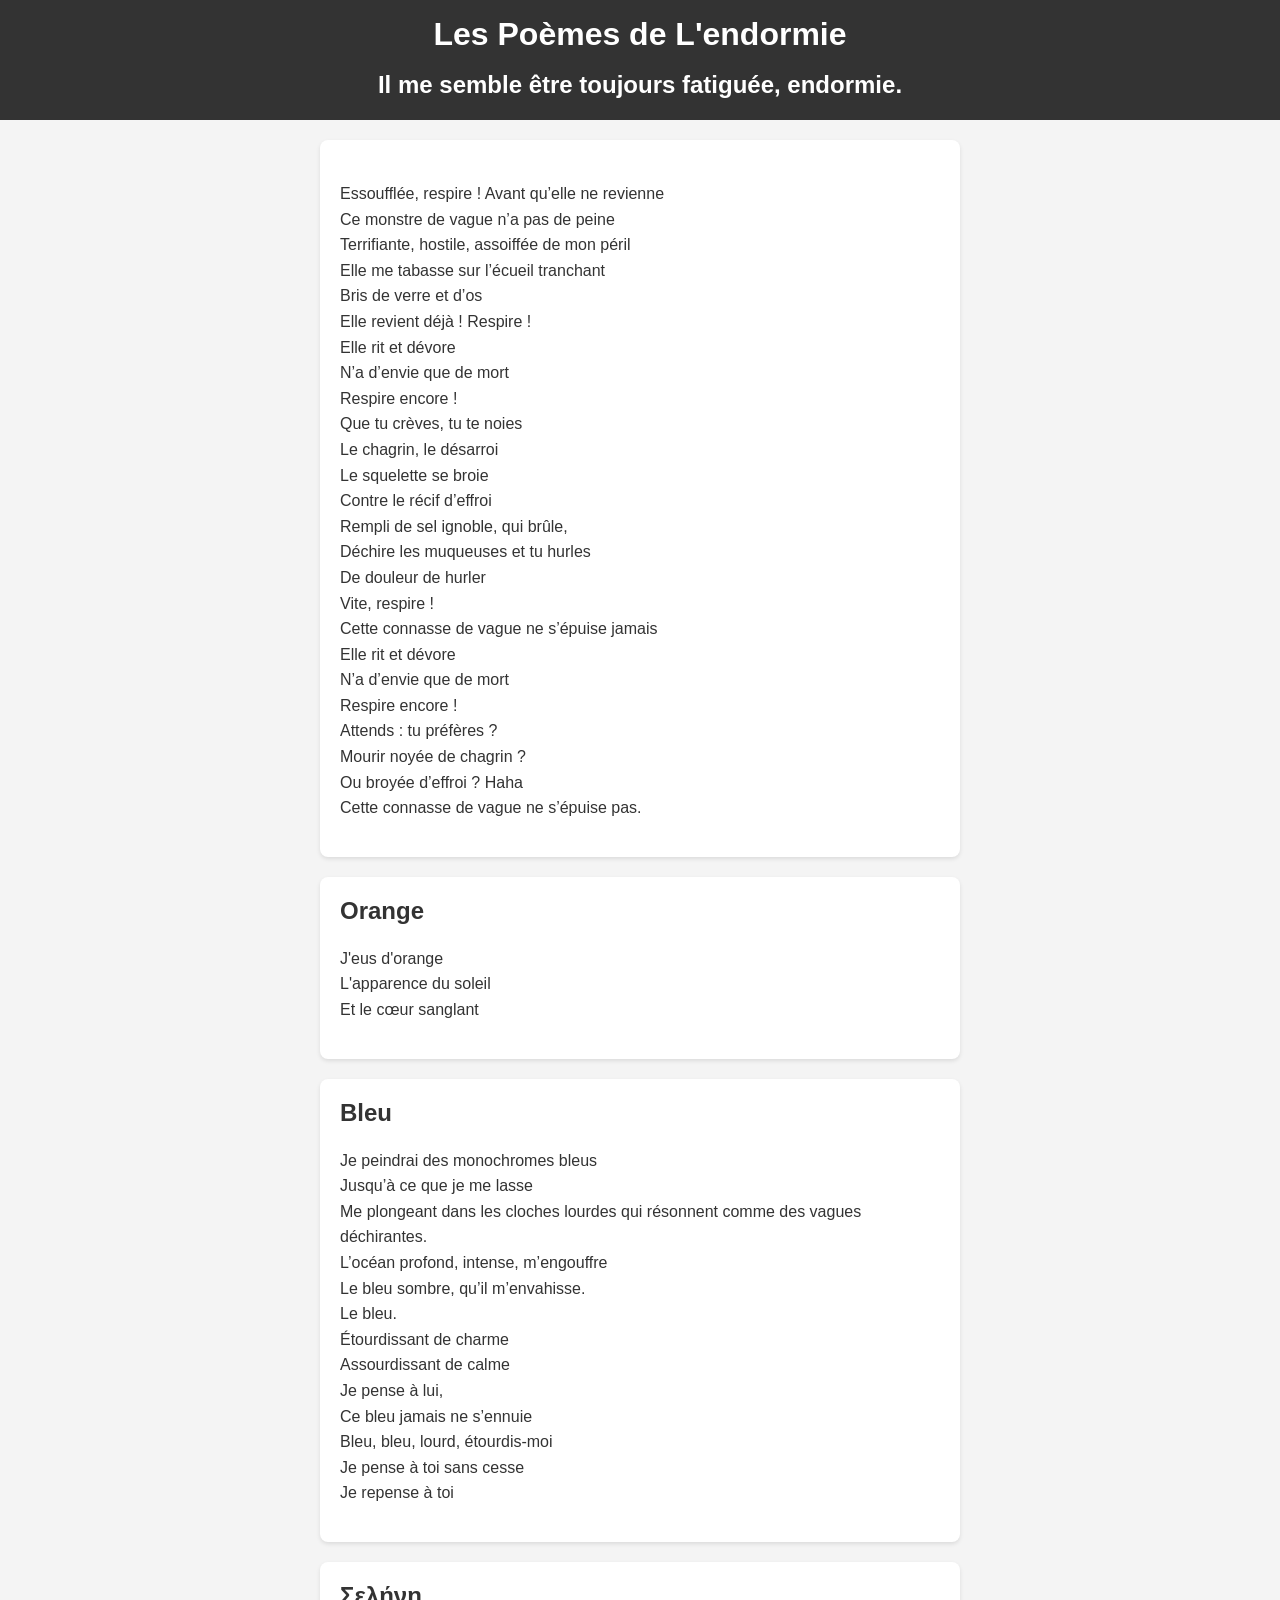
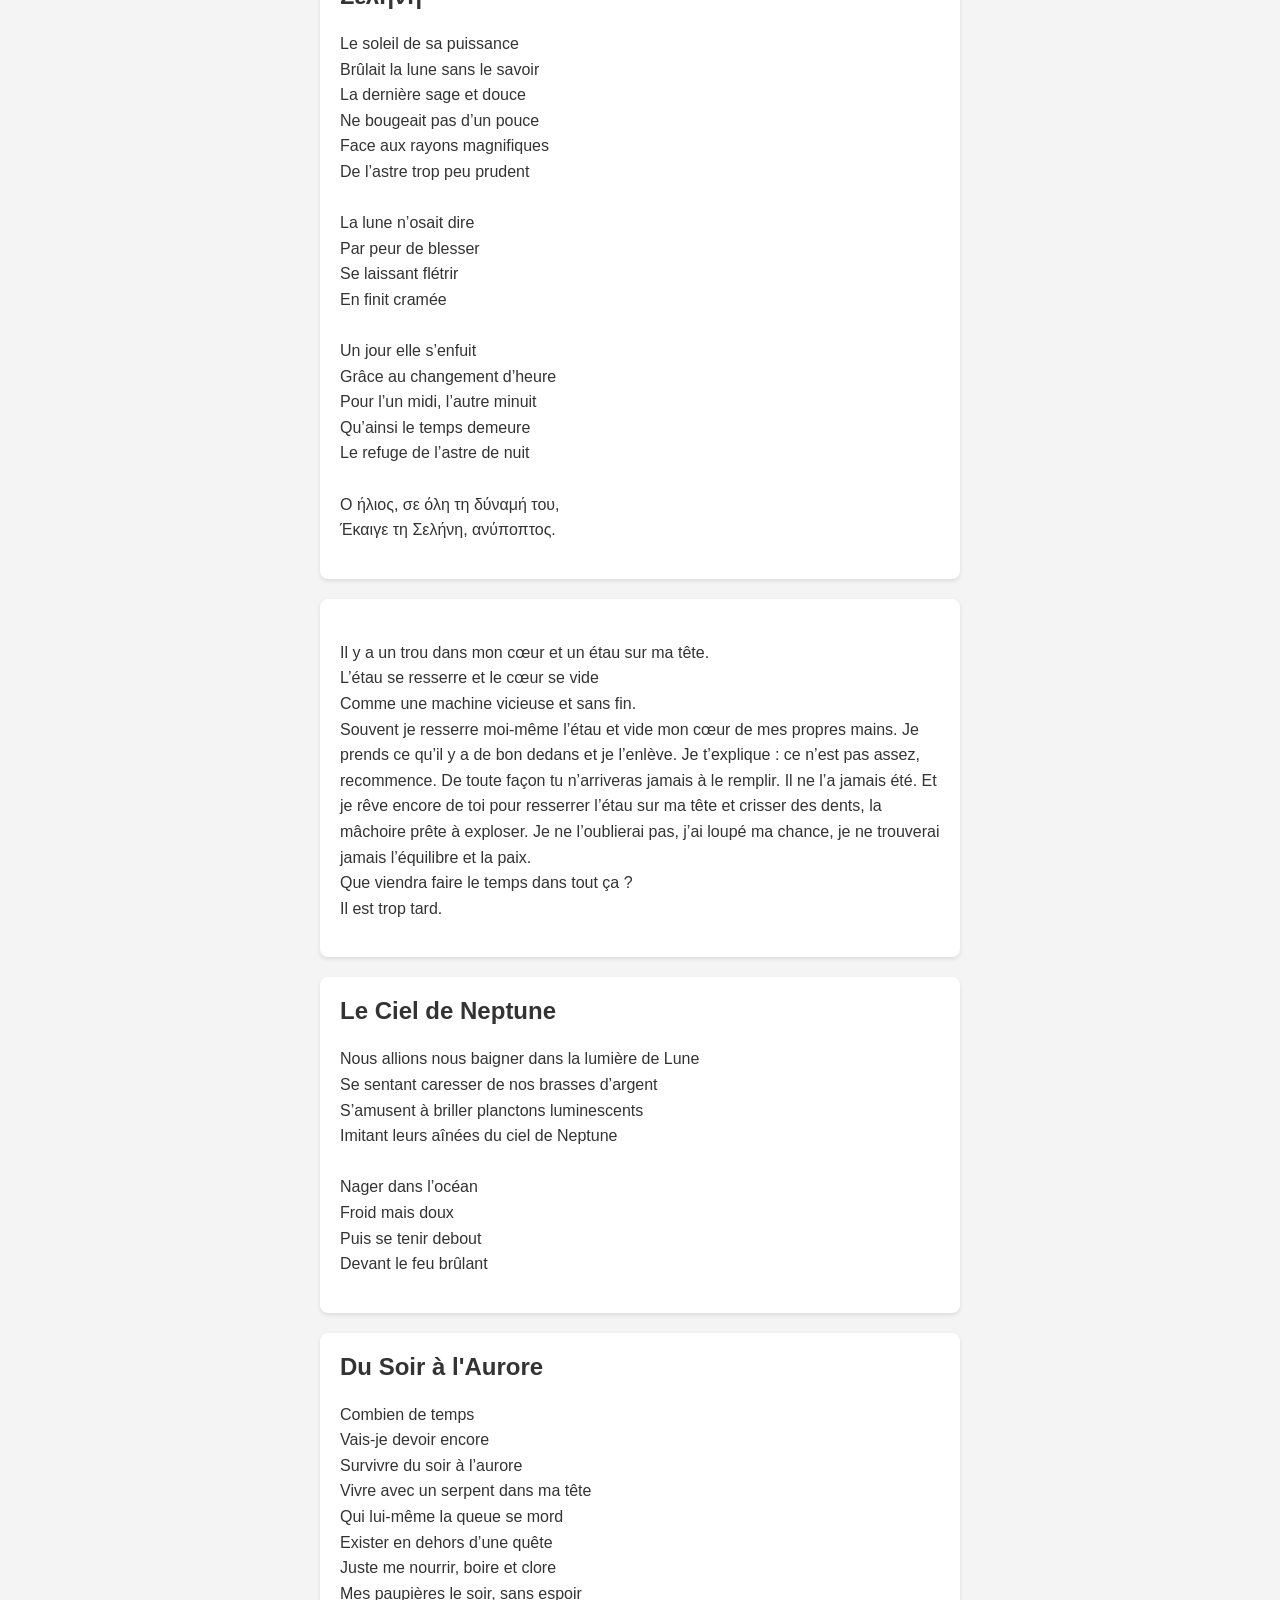
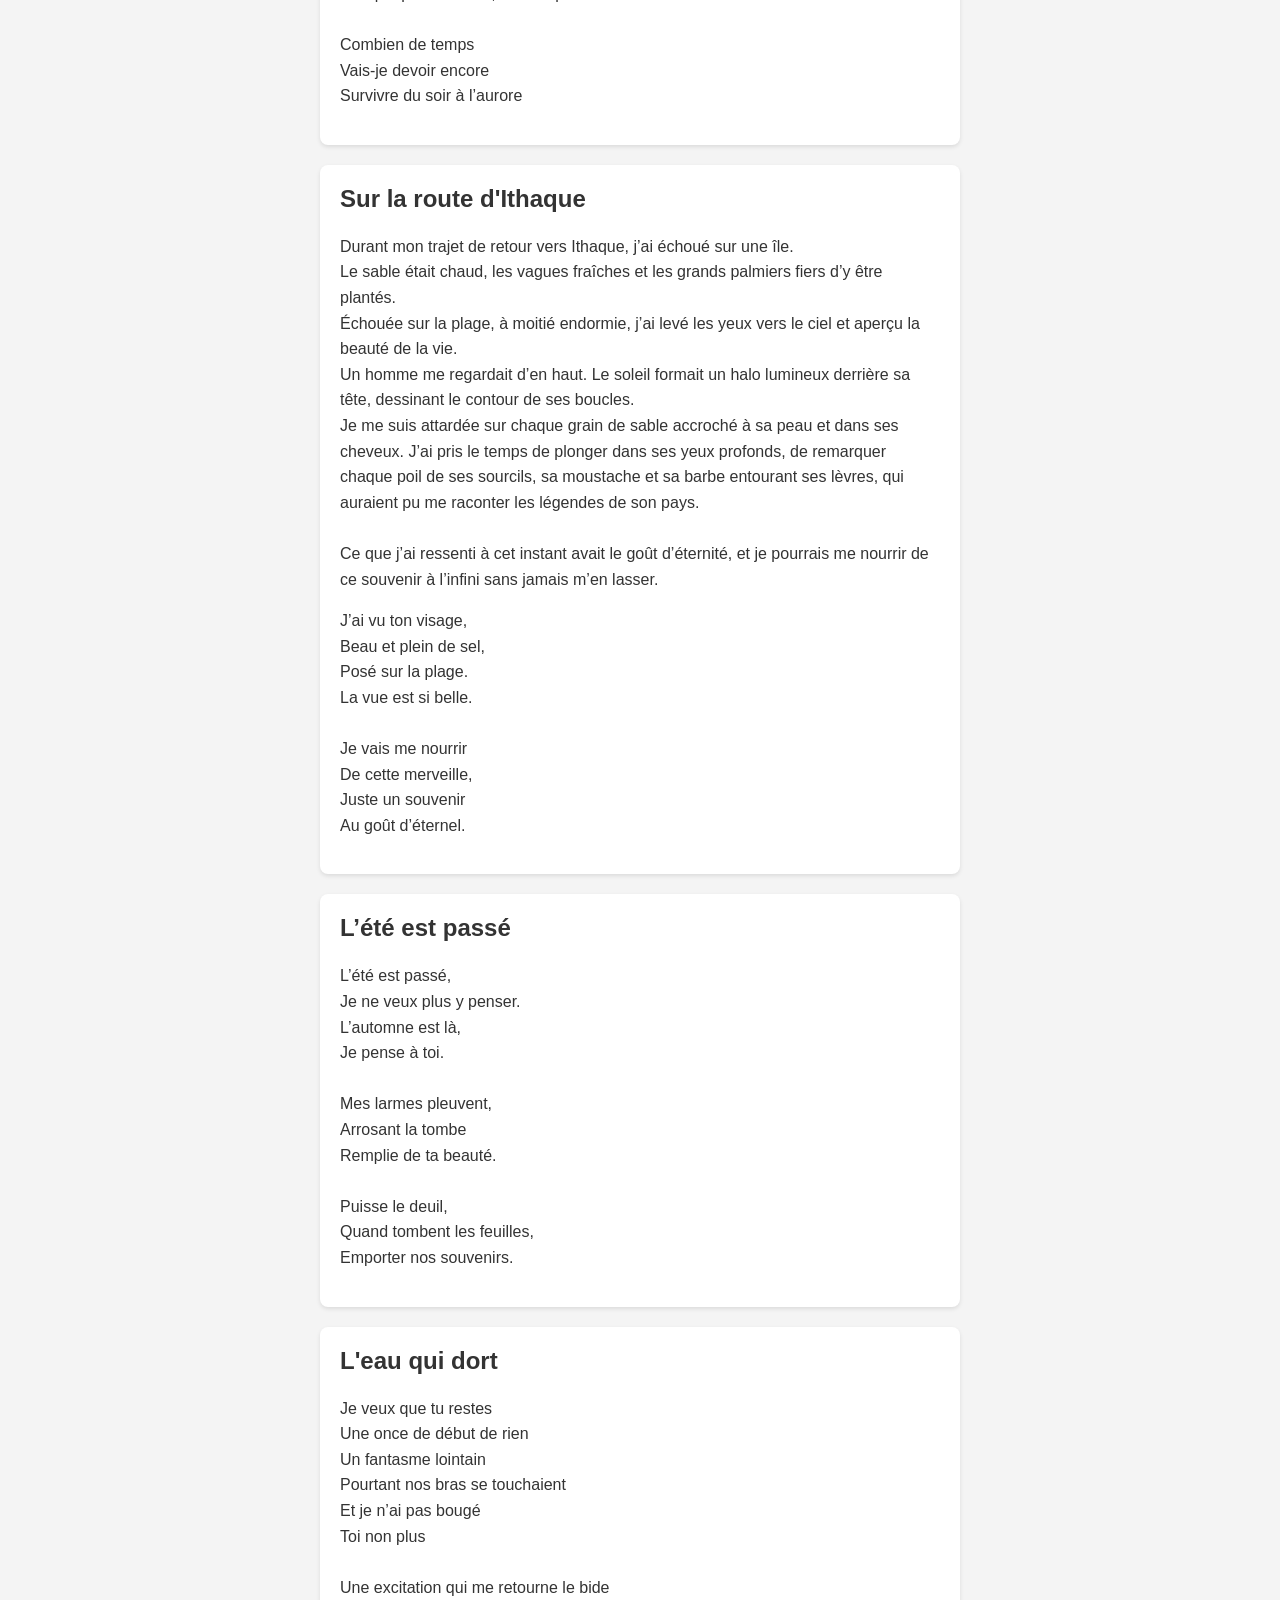
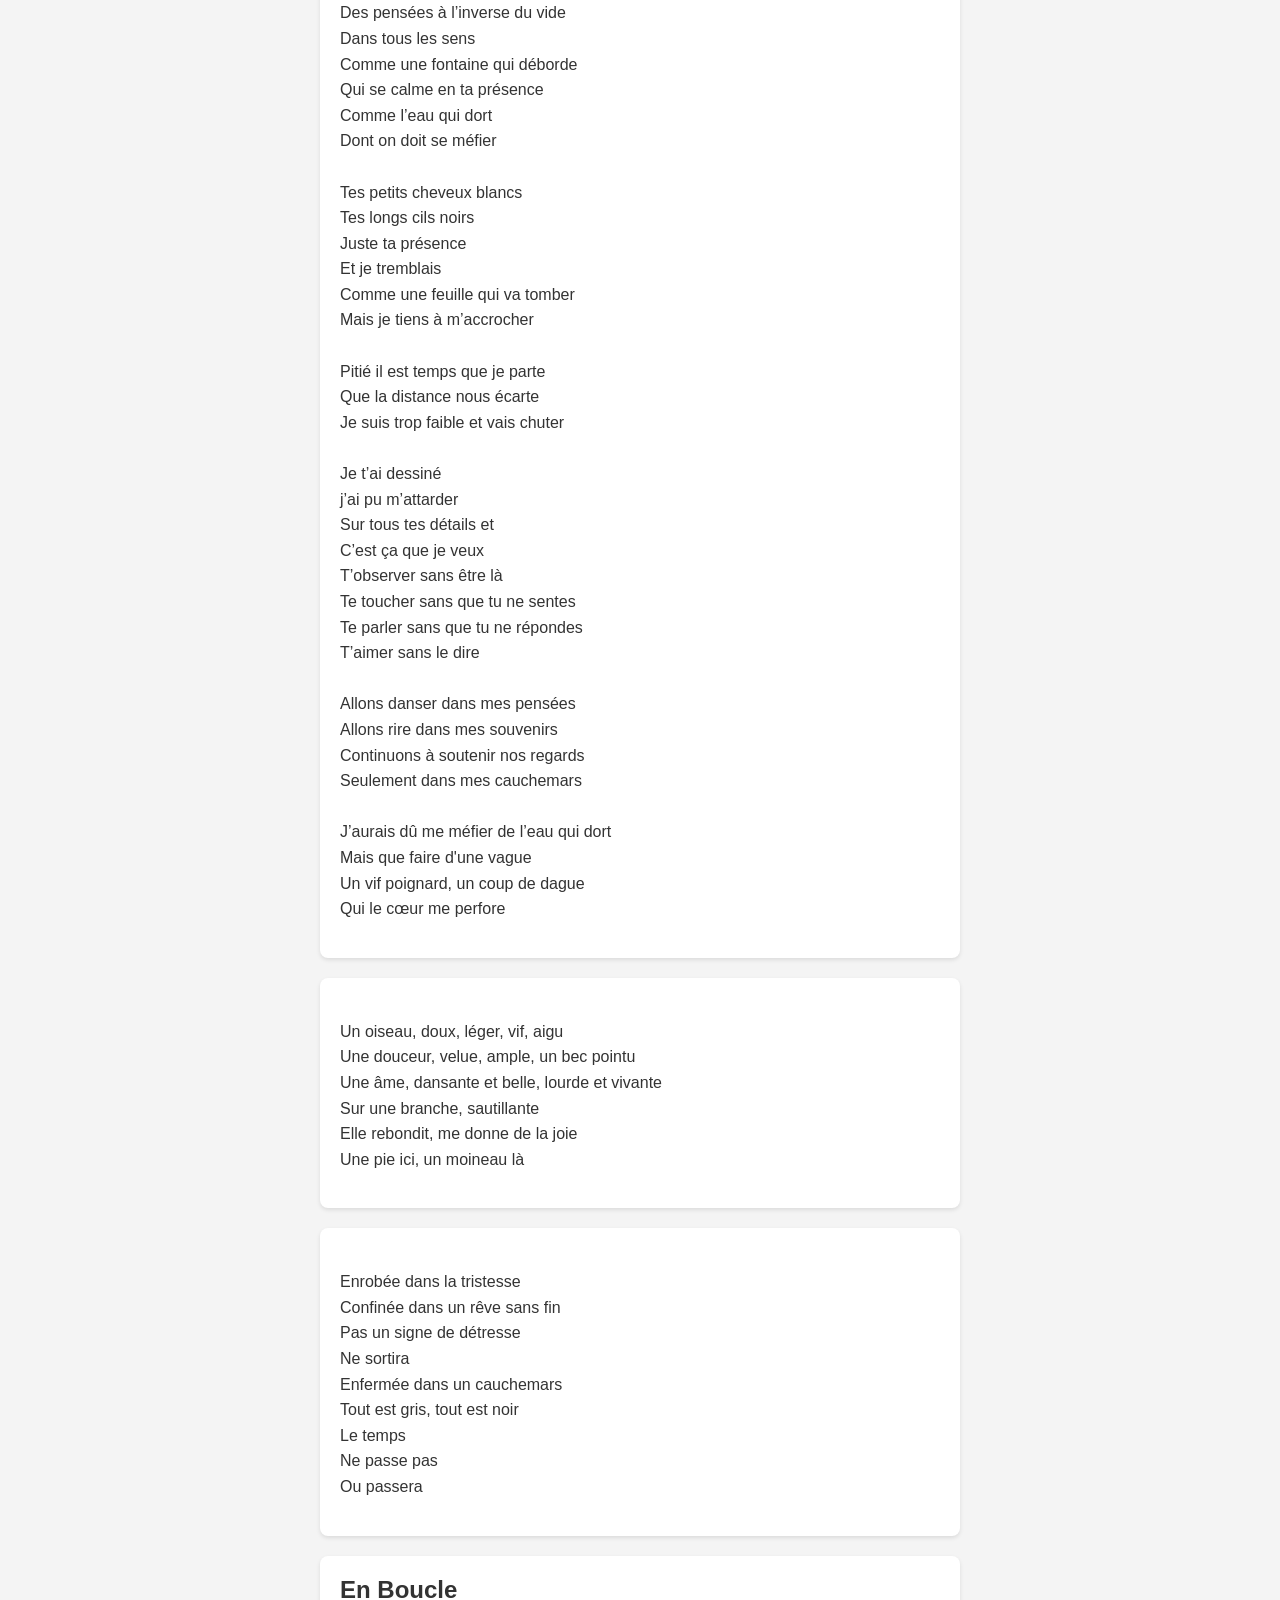
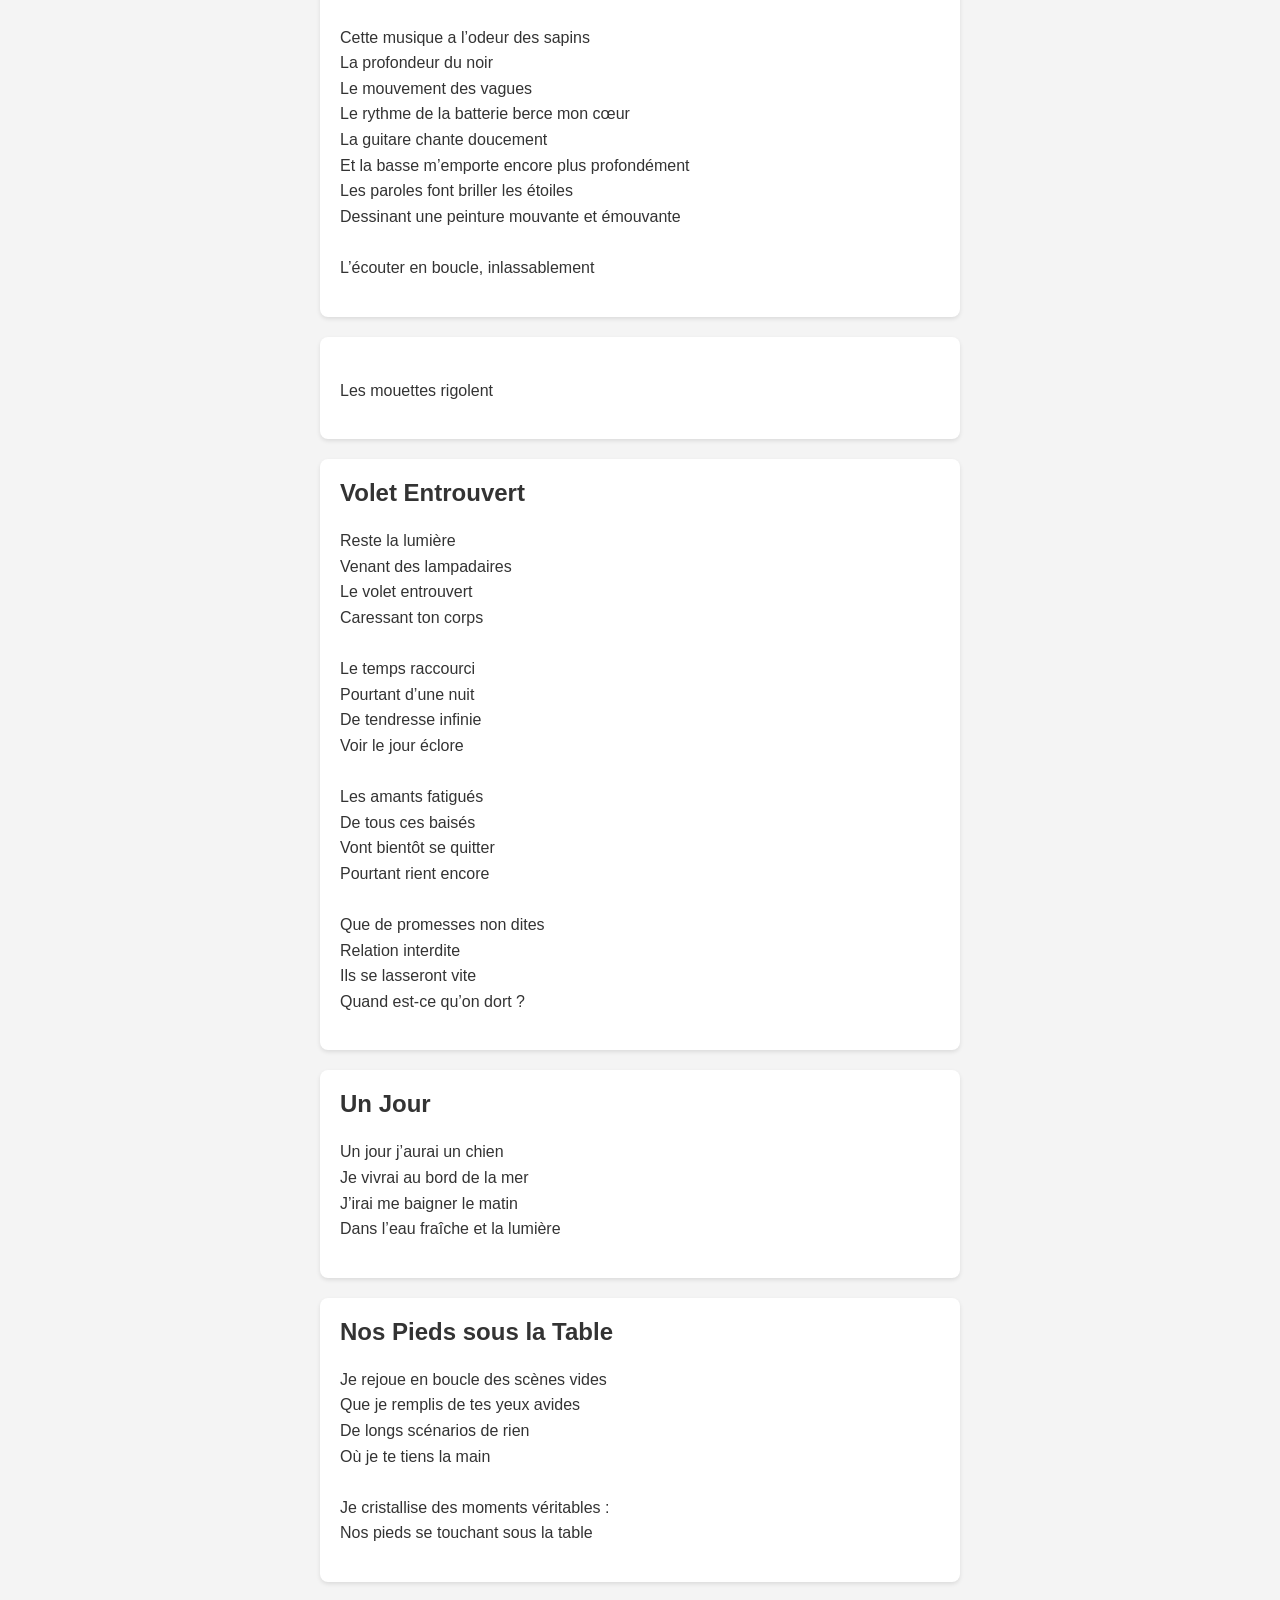
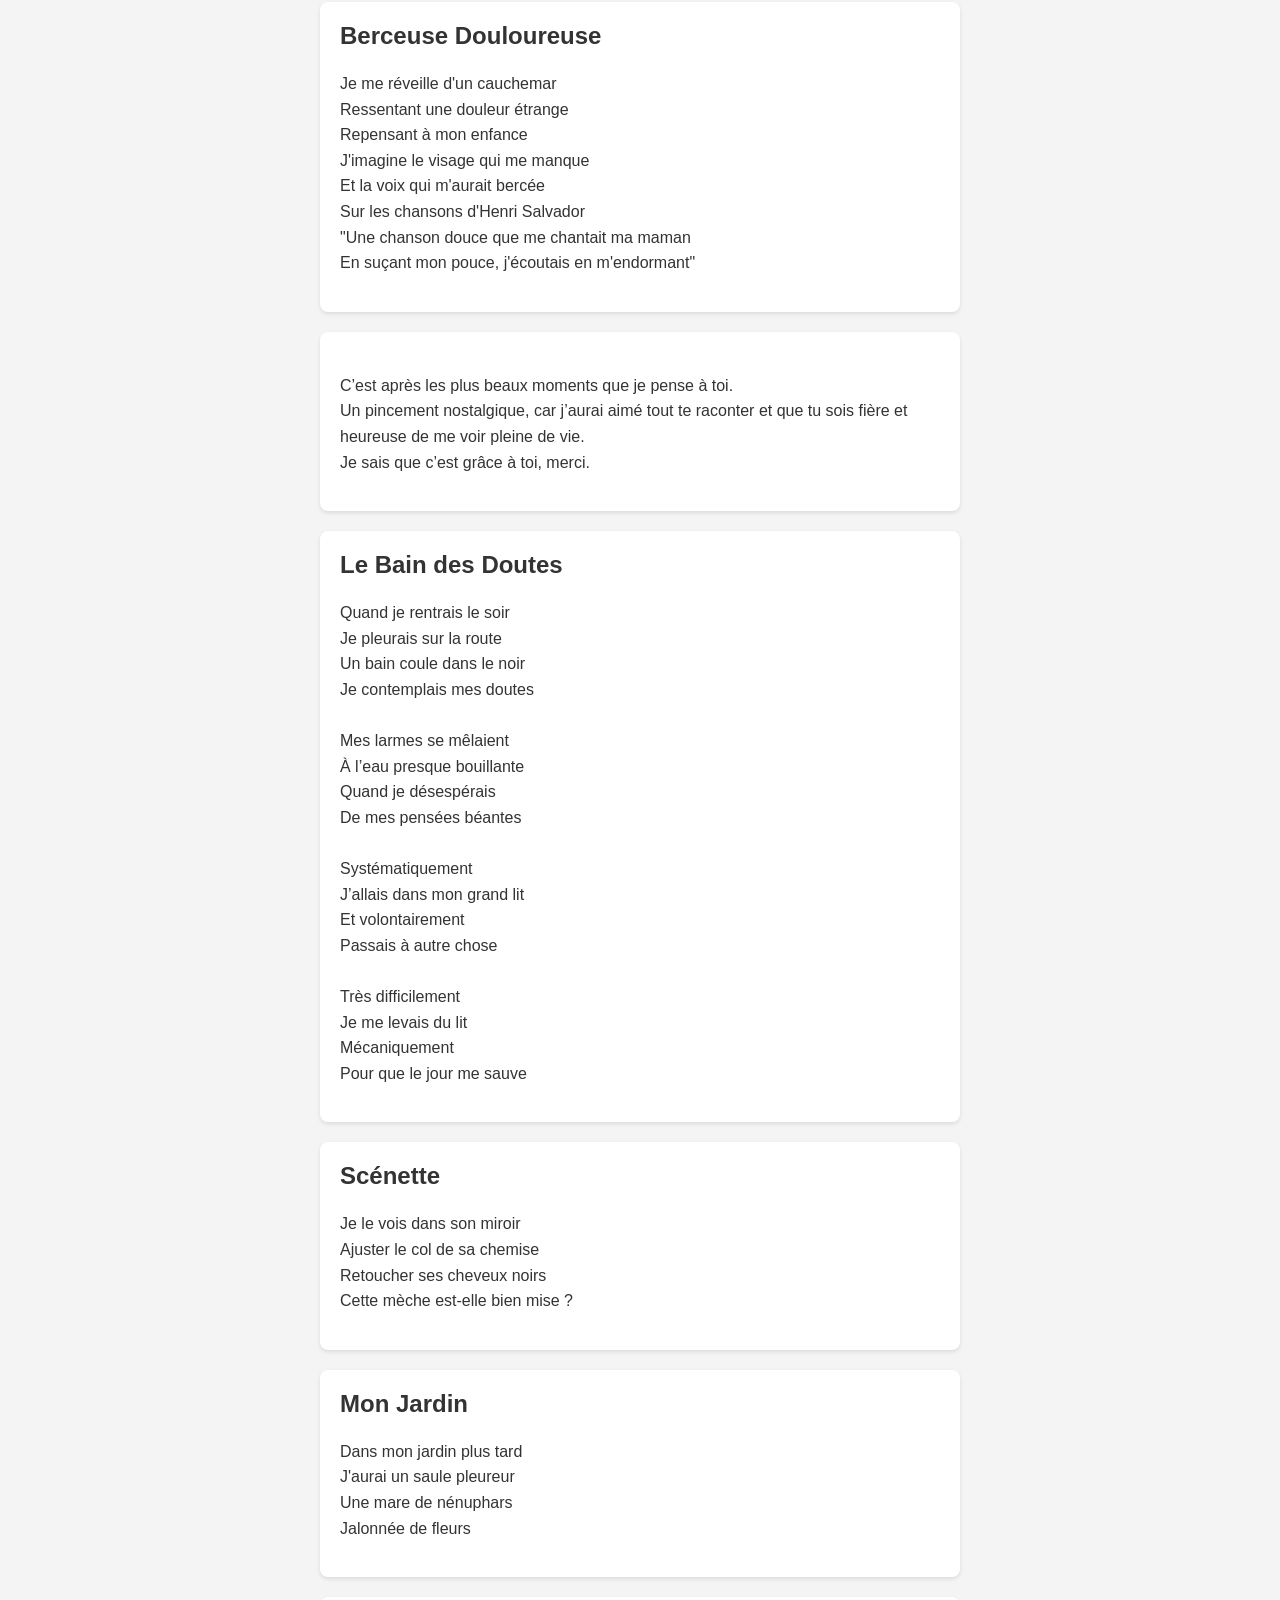
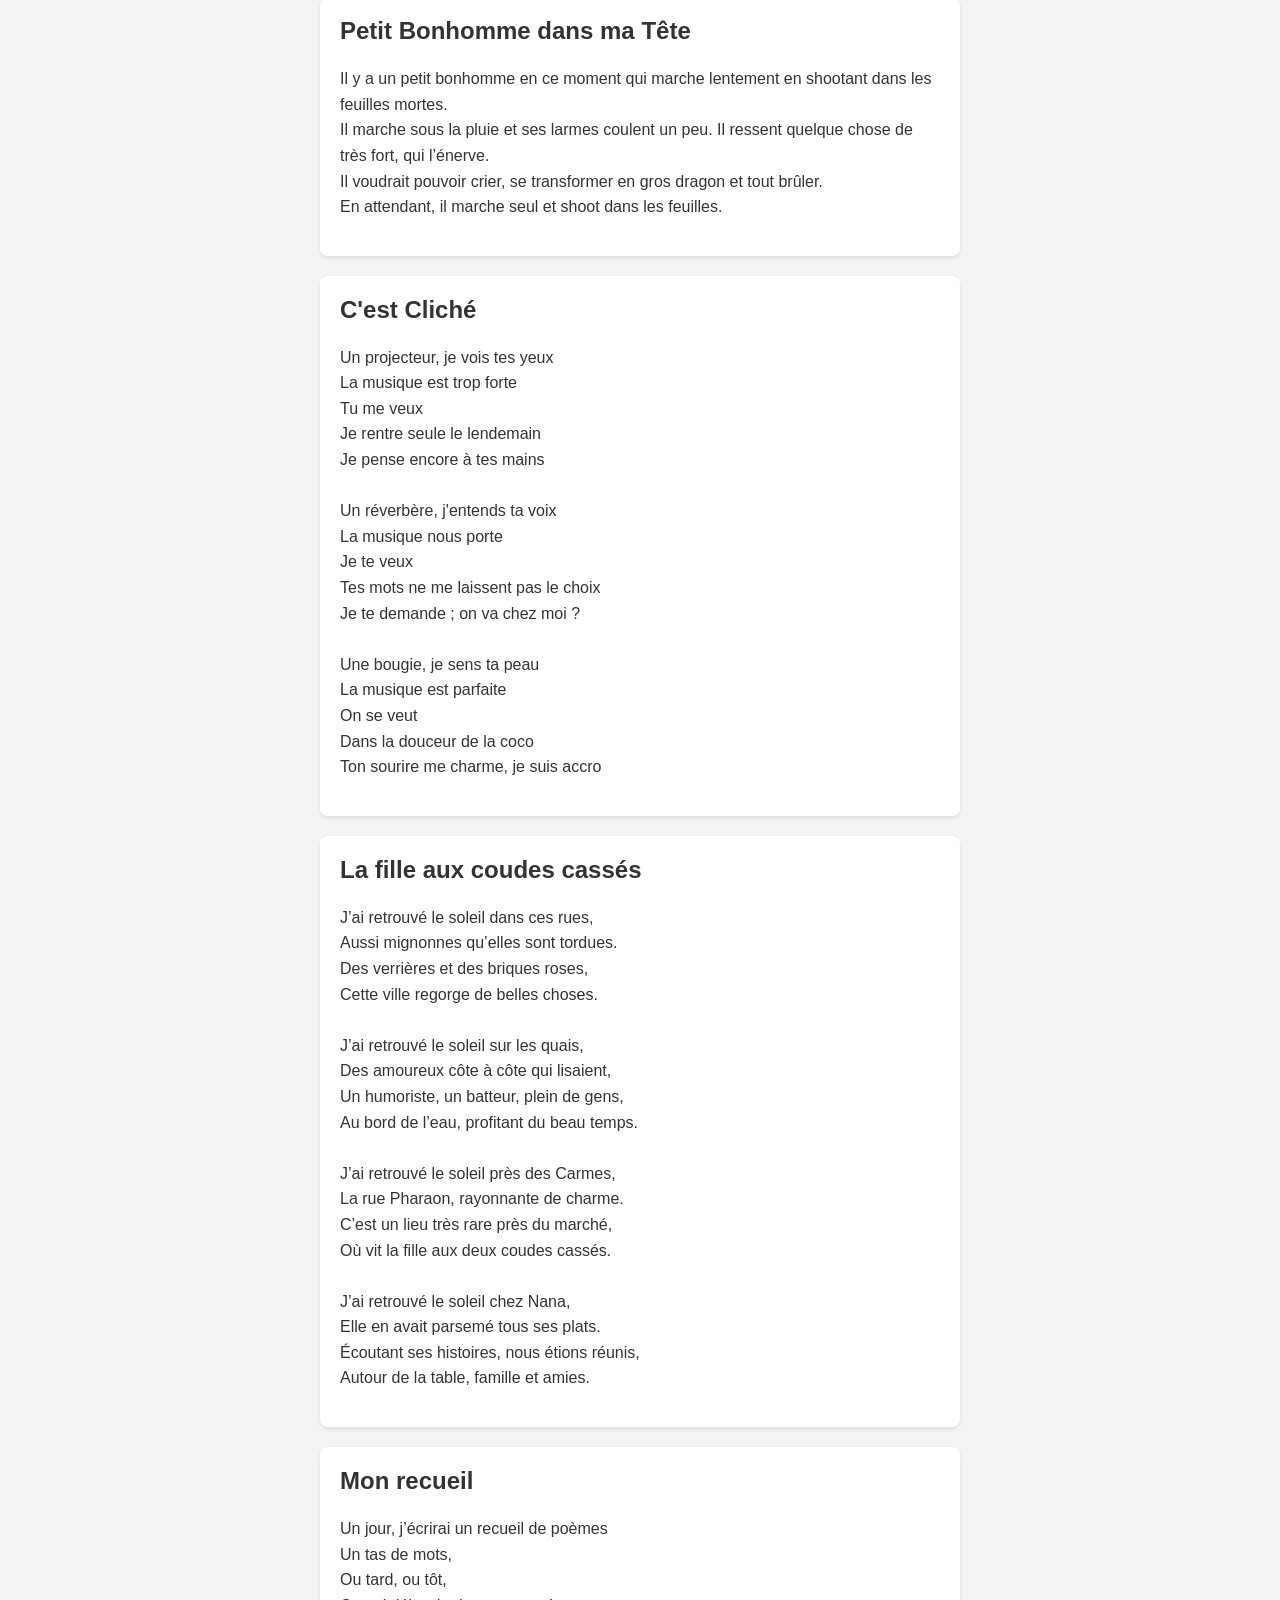
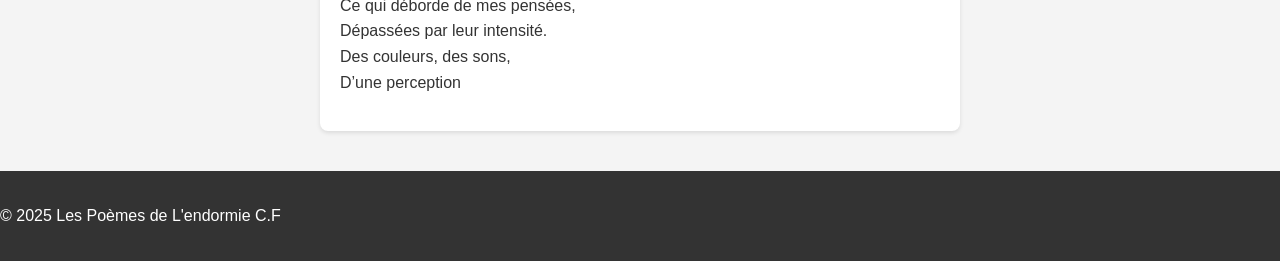
==== commit 1fd615c4: "Add 'Orange' article and remove 'Bleu' section Added a new article section about 'Orange' and remove" ====
--- a/docs/index.html
+++ b/docs/index.html
@@ -42,6 +42,35 @@
 Ou broyée d’effroi ? Haha <br>
 Cette connasse de vague ne s’épuise pas.</p>
 			</article>
+		
+		<article>
+    <h2>Orange</h2>
+			<p>J'eus d'orange<br>
+L'apparence du soleil <br>
+				Et le cœur sanglant
+</p>
+			</article>
+
+		<article>
+    <h2> Bleu    </h2>
+    <p>
+
+Je peindrai des monochromes bleus<br>
+Jusqu’à ce que je me lasse    <br>
+Me plongeant dans les cloches lourdes qui résonnent comme des vagues déchirantes.    <br>
+L’océan profond, intense, m’engouffre    <br>
+Le bleu sombre, qu’il m’envahisse.    <br>
+Le bleu.    <br>
+Étourdissant de charme    <br>
+Assourdissant de calme    <br>
+        Je pense à lui,<br>
+Ce bleu jamais ne s’ennuie    <br>
+    Bleu, bleu, lourd, étourdis-moi <br>
+                Je pense à toi sans cesse<br>
+                Je repense à toi<br>
+    </p>
+</article>
+		
 
 		<article>
     <h2>Σελήνη</h2>
@@ -68,27 +97,6 @@
 </article>
 
 		
-
-
-<article>
-    <h2> Bleu    </h2>
-    <p>
-
-Je peindrai des monochromes bleus<br>
-Jusqu’à ce que je me lasse    <br>
-Me plongeant dans les cloches lourdes qui résonnent comme des vagues déchirantes.    <br>
-L’océan profond, intense, m’engouffre    <br>
-Le bleu sombre, qu’il m’envahisse.    <br>
-Le bleu.    <br>
-Étourdissant de charme    <br>
-Assourdissant de calme    <br>
-        Je pense à lui,<br>
-Ce bleu jamais ne s’ennuie    <br>
-    Bleu, bleu, lourd, étourdis-moi <br>
-                Je pense à toi sans cesse<br>
-                Je repense à toi<br>
-    </p>
-</article>
 
 		<article>
     <h2> </h2>
